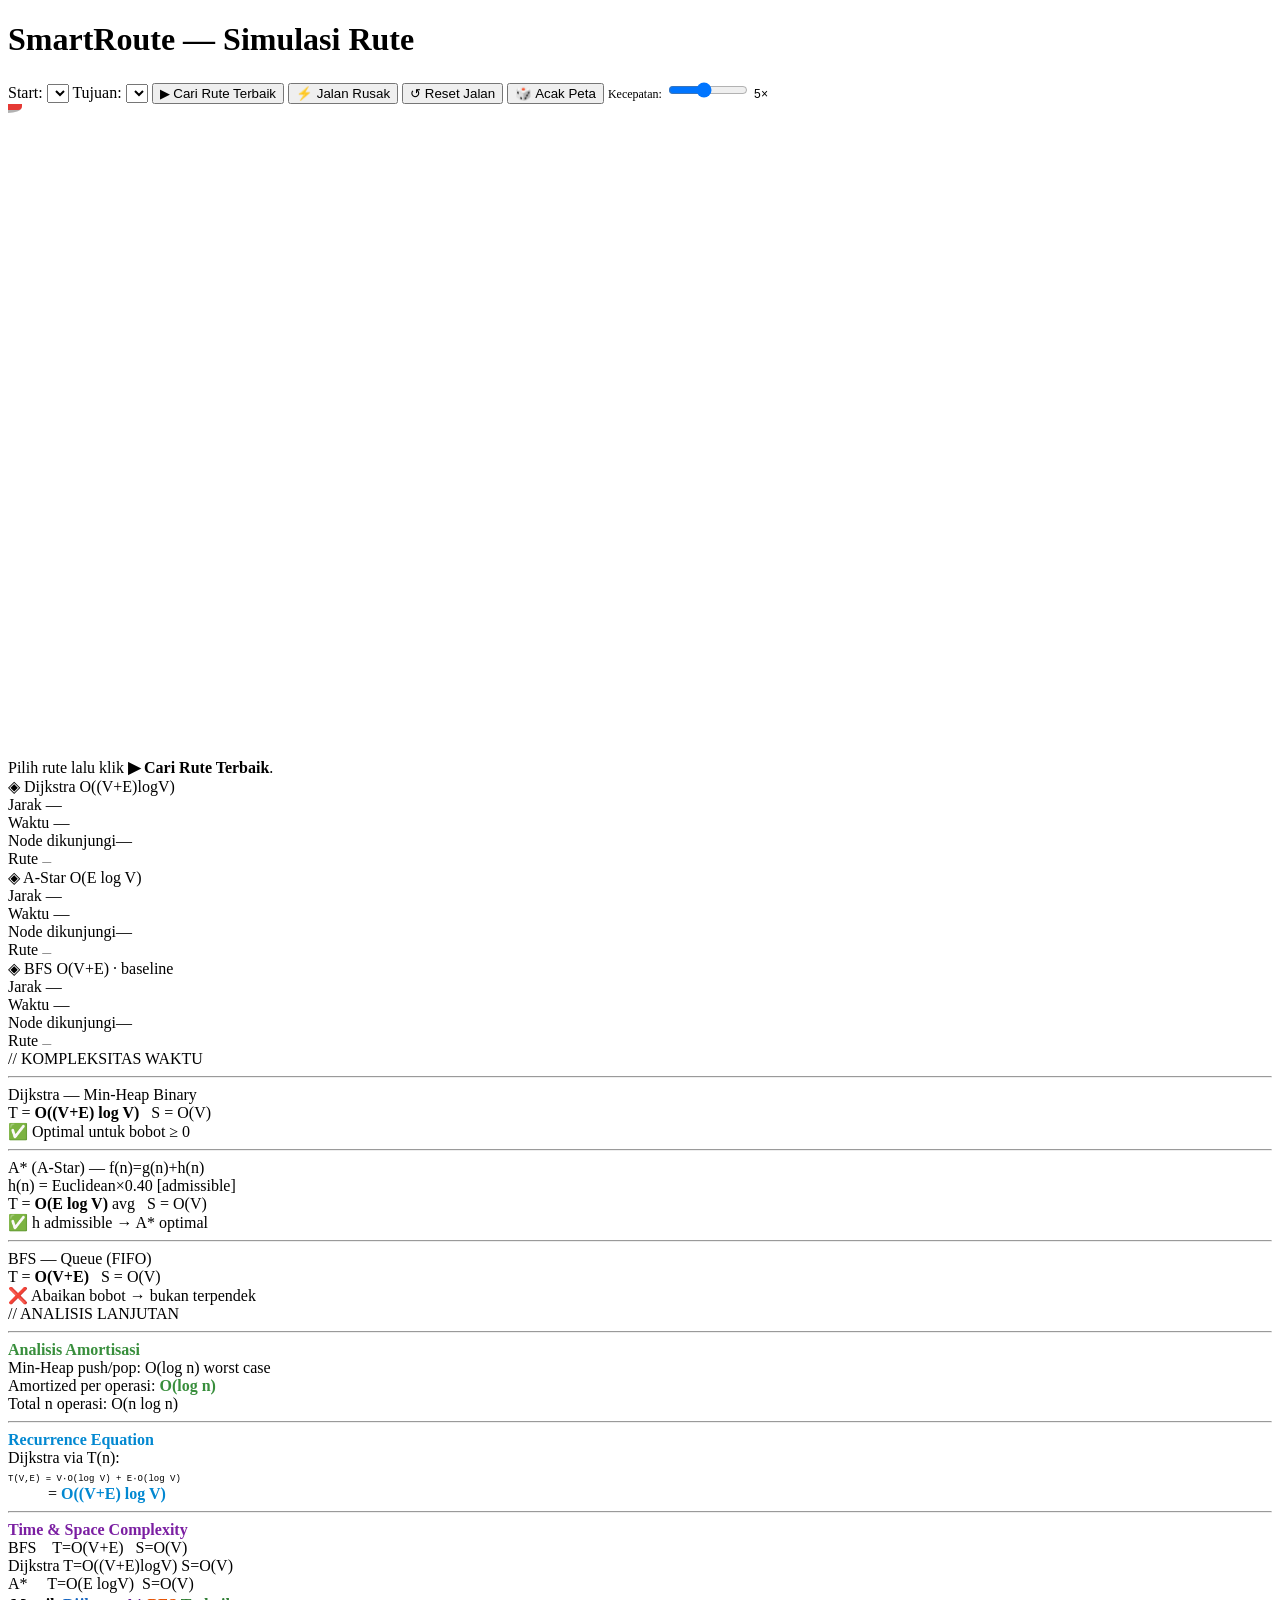
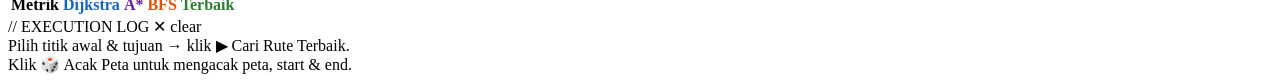
==== index.html @ f664104e "first" ====
<!DOCTYPE html>
<html lang="id">
<head>
  <meta charset="UTF-8"/>
  <meta name="viewport" content="width=device-width, initial-scale=1.0"/>
  <title>SmartRoute — Simulasi Rute</title>
  <link rel="stylesheet" href="style.css"/>
</head>
<body>

<div id="left-col">
  <h1>SmartRoute — Simulasi Rute</h1>

  <div class="panel">
    <label>Start:</label>
    <select id="start"></select>
    <label>Tujuan:</label>
    <select id="end"></select>
    <button id="run-btn" onclick="startSimulation()">▶ Cari Rute Terbaik</button>
    <button class="danger-btn" onclick="generateBrokenRoads()">⚡ Jalan Rusak</button>
    <button class="reset-btn"  onclick="resetRoads()">↺ Reset Jalan</button>
    <button class="random-btn" onclick="randomizeMap()">🎲 Acak Peta</button>
    <label style="font-size:12px;">Kecepatan:</label>
    <input type="range" id="speed-range" min="1" max="10" value="5" style="width:80px;"
      oninput="SPEED=+this.value;document.getElementById('speed-val').textContent=this.value+'×'"/>
    <span id="speed-val" style="font-size:12px;font-family:monospace;min-width:22px;">5×</span>
  </div>

  <div id="svg-wrap">
    <div id="step-ctr"></div>
    <svg id="map" width="1000" height="650">

      <!-- dekorasi (pohon, gedung) -->
      <g id="deco-layer"></g>

      <!-- lapisan jalan -->
      <path id="road-layer-1" stroke="#555"  stroke-width="44" fill="none" stroke-linecap="round" stroke-linejoin="round"/>
      <path id="road-layer-2" stroke="#888"  stroke-width="38" fill="none" stroke-linecap="round" stroke-linejoin="round"/>
      <path id="road-layer-3" stroke="white" stroke-width="2"  fill="none" stroke-linecap="round" stroke-linejoin="round" stroke-dasharray="18 18" opacity="0.6"/>

      <!-- visited overlays -->
      <g id="visited-bfs-layer"></g>
      <g id="visited-d-layer"></g>
      <g id="visited-a-layer"></g>

      <!-- label nilai node (step-by-step) -->
      <g id="node-labels-layer"></g>

      <!-- jalur hasil algoritma -->
      <path id="path-bfs"      stroke="#f59e0b" stroke-width="5" fill="none" stroke-linecap="round" stroke-linejoin="round" stroke-dasharray="10 6" opacity="0"/>
      <path id="path-dijkstra" stroke="#1565c0" stroke-width="6" fill="none" stroke-linecap="round" stroke-linejoin="round" opacity="0"/>
      <path id="path-astar"    stroke="#6a1b9a" stroke-width="6" fill="none" stroke-linecap="round" stroke-linejoin="round" stroke-dasharray="16 8" opacity="0"/>

      <!-- jalan rusak -->
      <g id="broken-roads-layer"></g>

      <!-- highlight merah (dari original) -->
      <path id="highlight-path" stroke="#e53935" stroke-width="6" fill="none" stroke-linecap="round" stroke-linejoin="round" opacity="0"/>

      <!-- bobot -->
      <g id="weight-labels-layer"></g>

      <!-- nodes -->
      <g id="nodes-group"></g>

      <!-- flag kuning = source (sesuai RPM) -->
      <g id="flag-start" opacity="0">
        <line x1="0" y1="0" x2="0" y2="-32" stroke="#ffd600" stroke-width="3"/>
        <polygon points="0,-32 18,-24 0,-16" fill="#ffd600"/>
        <circle cx="0" cy="0" r="4" fill="#ffd600"/>
      </g>

      <!-- flag merah = destination (sesuai RPM) -->
      <g id="flag-end" opacity="0">
        <line x1="0" y1="0" x2="0" y2="-32" stroke="#e53935" stroke-width="3"/>
        <polygon points="0,-32 18,-24 0,-16" fill="#e53935"/>
        <circle cx="0" cy="0" r="4" fill="#e53935"/>
      </g>

      <!--
        CAR — dipisah menjadi 2 elemen:

        1. car-body  → ikut animateMotion + rotate="auto"
                        hanya bodi + jendela + lampu
                        TIDAK ada roda di sini

        2. car-wheels → posisi di-update manual via requestAnimationFrame
                         roda berputar dengan CSS, TIDAK ikut rotate path
                         sehingga tidak "muter-muter"
      -->

      <!-- BODI MOBIL -->
      <g id="car-body" opacity="1">
        <ellipse cx="0" cy="4" rx="13" ry="5" fill="rgba(0,0,0,0.3)"/>
        <rect x="-14" y="-9" width="28" height="15" fill="#e53935" rx="4"/>
        <rect x="-11" y="-8" width="10" height="8" fill="#b3c8e8" rx="2" opacity="0.85"/>
        <rect x="1"   y="-8" width="10" height="8" fill="#b3c8e8" rx="2" opacity="0.85"/>
        <circle cx="-9" cy="-10" r="2" fill="#fff9c4" opacity="0.9"/>
        <circle cx="9"  cy="-10" r="2" fill="#fff9c4" opacity="0.9"/>
      </g>

      <!-- RODA MOBIL — berputar CSS, posisi di-update manual -->
      <g id="car-wheels" opacity="0">
        <!-- roda kiri -->
        <g transform="translate(-7,6)">
          <circle cx="0" cy="0" r="4.5" fill="#111"/>
          <g class="wheel-inner">
            <line x1="-3" y1="0" x2="3" y2="0" stroke="white" stroke-width="1.2"/>
            <line x1="0" y1="-3" x2="0" y2="3" stroke="white" stroke-width="1.2"/>
          </g>
        </g>
        <!-- roda kanan -->
        <g transform="translate(7,6)">
          <circle cx="0" cy="0" r="4.5" fill="#111"/>
          <g class="wheel-inner">
            <line x1="-3" y1="0" x2="3" y2="0" stroke="white" stroke-width="1.2"/>
            <line x1="0" y1="-3" x2="0" y2="3" stroke="white" stroke-width="1.2"/>
          </g>
        </g>
      </g>

    </svg>
  </div>

  <div id="result">Pilih rute lalu klik <b>▶ Cari Rute Terbaik</b>.</div>
</div>

<!-- ═══════════════════════════════════════════════
     PANEL KANAN
     ═══════════════════════════════════════════════ -->
<div id="right-panel">

  <!-- Dijkstra card -->
  <div class="algo-card" id="card-d">
    <div class="algo-card-head dijkstra">◈ Dijkstra <span class="badge">O((V+E)logV)</span></div>
    <div class="algo-card-body">
      <div class="metric-row"><span class="metric-label">Jarak</span>     <span class="metric-val" id="d-dist">—</span></div>
      <div class="metric-row"><span class="metric-label">Waktu</span>      <span class="metric-val" id="d-time">—</span></div>
      <div class="metric-bar-wrap"><div class="metric-bar d" id="bar-d-time"></div></div>
      <div class="metric-row"><span class="metric-label">Node dikunjungi</span><span class="metric-val" id="d-nodes">—</span></div>
      <div class="metric-bar-wrap"><div class="metric-bar d" id="bar-d-nodes"></div></div>
      <div class="metric-row"><span class="metric-label">Rute</span>
        <span class="metric-val" id="d-path" style="font-size:9px;max-width:170px;overflow:hidden;text-overflow:ellipsis;white-space:nowrap;">—</span></div>
    </div>
  </div>

  <!-- A* card -->
  <div class="algo-card" id="card-a">
    <div class="algo-card-head astar">◈ A-Star <span class="badge">O(E log V)</span></div>
    <div class="algo-card-body">
      <div class="metric-row"><span class="metric-label">Jarak</span>     <span class="metric-val" id="a-dist">—</span></div>
      <div class="metric-row"><span class="metric-label">Waktu</span>      <span class="metric-val" id="a-time">—</span></div>
      <div class="metric-bar-wrap"><div class="metric-bar a" id="bar-a-time"></div></div>
      <div class="metric-row"><span class="metric-label">Node dikunjungi</span><span class="metric-val" id="a-nodes">—</span></div>
      <div class="metric-bar-wrap"><div class="metric-bar a" id="bar-a-nodes"></div></div>
      <div class="metric-row"><span class="metric-label">Rute</span>
        <span class="metric-val" id="a-path" style="font-size:9px;max-width:170px;overflow:hidden;text-overflow:ellipsis;white-space:nowrap;">—</span></div>
    </div>
  </div>

  <!-- BFS card (baseline) -->
  <div class="algo-card" id="card-b">
    <div class="algo-card-head bfs">◈ BFS <span class="badge">O(V+E) · baseline</span></div>
    <div class="algo-card-body">
      <div class="metric-row"><span class="metric-label">Jarak</span>     <span class="metric-val" id="b-dist">—</span></div>
      <div class="metric-row"><span class="metric-label">Waktu</span>      <span class="metric-val" id="b-time">—</span></div>
      <div class="metric-bar-wrap"><div class="metric-bar b" id="bar-b-time"></div></div>
      <div class="metric-row"><span class="metric-label">Node dikunjungi</span><span class="metric-val" id="b-nodes">—</span></div>
      <div class="metric-bar-wrap"><div class="metric-bar b" id="bar-b-nodes"></div></div>
      <div class="metric-row"><span class="metric-label">Rute</span>
        <span class="metric-val" id="b-path" style="font-size:9px;max-width:170px;overflow:hidden;text-overflow:ellipsis;white-space:nowrap;">—</span></div>
    </div>
  </div>

  <!-- Complexity info -->
  <div class="complexity-box">
    <div class="ct">// KOMPLEKSITAS WAKTU</div>
    <hr/>
    <span class="ct">Dijkstra</span> — Min-Heap Binary<br/>
    T = <b class="ct">O((V+E) log V)</b> &nbsp; S = O(V)<br/>
    ✅ Optimal untuk bobot ≥ 0<br/>
    <hr/>
    <span class="ca">A* (A-Star)</span> — f(n)=g(n)+h(n)<br/>
    h(n) = Euclidean×0.40 <span class="cg">[admissible]</span><br/>
    T = <b class="ca">O(E log V)</b> avg &nbsp; S = O(V)<br/>
    ✅ h admissible → A* optimal<br/>
    <hr/>
    <span class="cb">BFS</span> — Queue (FIFO)<br/>
    T = <b class="cb">O(V+E)</b> &nbsp; S = O(V)<br/>
    ❌ Abaikan bobot → bukan terpendek
  </div>

  <!-- Analisis Amortisasi & Recurrence (materi PAA Mg 4-5) -->
  <div class="complexity-box" id="extra-analysis">
    <div class="ct">// ANALISIS LANJUTAN</div>
    <hr/>
    <b style="color:#388e3c;">Analisis Amortisasi</b><br/>
    Min-Heap push/pop: O(log n) worst case<br/>
    Amortized per operasi: <b style="color:#388e3c;">O(log n)</b><br/>
    Total n operasi: O(n log n)<br/>
    <hr/>
    <b style="color:#0288d1;">Recurrence Equation</b><br/>
    Dijkstra via T(n):<br/>
    <span style="font-family:monospace;font-size:9px;">T(V,E) = V·O(log V) + E·O(log V)</span><br/>
    &nbsp;&nbsp;&nbsp;&nbsp;&nbsp;&nbsp;&nbsp;&nbsp;&nbsp;&nbsp;= <b style="color:#0288d1;">O((V+E) log V)</b><br/>
    <hr/>
    <b style="color:#7b1fa2;">Time & Space Complexity</b><br/>
    BFS &nbsp;&nbsp; T=O(V+E) &nbsp; S=O(V)<br/>
    Dijkstra T=O((V+E)logV) S=O(V)<br/>
    A* &nbsp;&nbsp;&nbsp; T=O(E logV) &nbsp;S=O(V)
  </div>

  <!-- Comparison table -->
  <div class="cmp-table-wrap" id="cmp-table">
    <table>
      <tr>
        <th>Metrik</th>
        <th style="color:#1565c0;">Dijkstra</th>
        <th style="color:#6a1b9a;">A*</th>
        <th style="color:#e65100;">BFS</th>
        <th style="color:#2e7d32;">Terbaik</th>
      </tr>
      <tbody id="cmp-tbody"></tbody>
    </table>
  </div>

  <!-- Winner -->
  <div class="winner-badge" id="winner-badge">
    <div class="wt" id="winner-title"></div>
    <div class="ws" id="winner-sub"></div>
  </div>

  <!-- Evaluasi algoritma -->
  <div id="eval-box"></div>

  <!-- Log -->
  <div class="log-box">
    <div class="log-head">
      <span>// EXECUTION LOG</span>
      <span class="log-clr" onclick="clearLog()">✕ clear</span>
    </div>
    <div class="log-body" id="log-body">
      <div class="ll inf">Pilih titik awal &amp; tujuan → klik ▶ Cari Rute Terbaik.</div>
      <div class="ll inf">Klik 🎲 Acak Peta untuk mengacak peta, start &amp; end.</div>
    </div>
  </div>

</div>

<script src="main.js"></script>
</body>
</html>
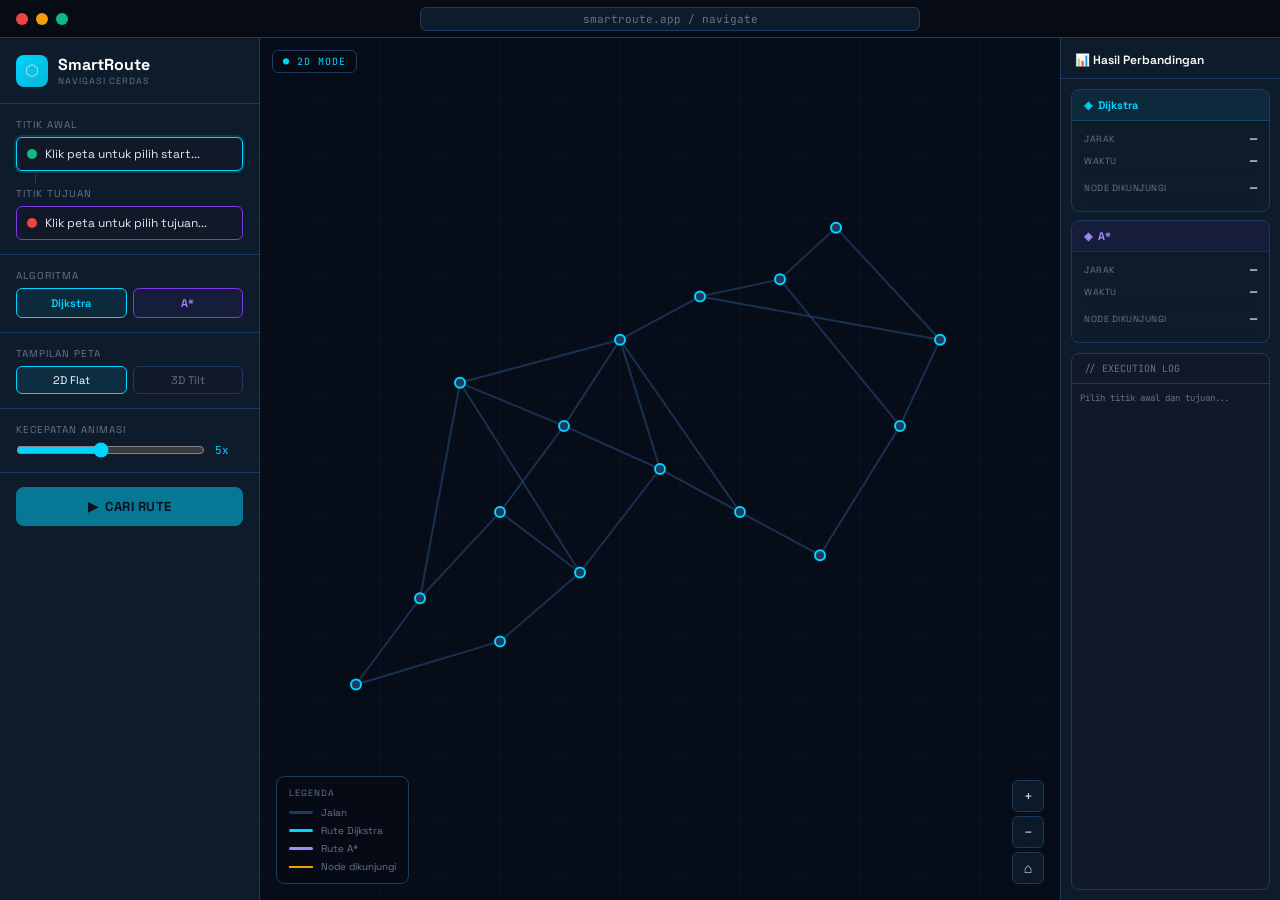
==== commit f42297ce: "update tampilan UI" ====
--- a/index.html
+++ b/index.html
@@ -1,252 +1,1228 @@
 <!DOCTYPE html>
 <html lang="id">
+
 <head>
-  <meta charset="UTF-8"/>
-  <meta name="viewport" content="width=device-width, initial-scale=1.0"/>
-  <title>SmartRoute — Simulasi Rute</title>
-  <link rel="stylesheet" href="style.css"/>
+  <meta charset="UTF-8">
+  <meta name="viewport" content="width=device-width, initial-scale=1.0">
+  <title>SmartRoute — Mockup Aplikasi</title>
+  <style>
+    @import url('https://fonts.googleapis.com/css2?family=Space+Grotesk:wght@300;400;500;600;700&family=JetBrains+Mono:wght@400;600&display=swap');
+
+    :root {
+      --bg: #080e1a;
+      --surface: #0d1b2a;
+      --card: #111827;
+      --border: #1e3a5f;
+      --cyan: #00d4ff;
+      --violet: #7c3aed;
+      --teal: #06b6d4;
+      --green: #10b981;
+      --orange: #f59e0b;
+      --red: #ef4444;
+      --white: #ffffff;
+      --off: #e2e8f0;
+      --muted: #64748b;
+      --text: #cbd5e1;
+    }
+
+    * {
+      margin: 0;
+      padding: 0;
+      box-sizing: border-box;
+    }
+
+    body {
+      background: var(--bg);
+      color: var(--text);
+      font-family: 'Space Grotesk', sans-serif;
+      height: 100vh;
+      display: flex;
+      flex-direction: column;
+      overflow: hidden;
+    }
+
+    /* ── TOP BAR ── */
+    .topbar {
+      height: 38px;
+      background: #060b14;
+      border-bottom: 1px solid var(--border);
+      display: flex;
+      align-items: center;
+      gap: 8px;
+      padding: 0 16px;
+      flex-shrink: 0;
+    }
+
+    .dot {
+      width: 12px;
+      height: 12px;
+      border-radius: 50%;
+    }
+
+    .dot.r {
+      background: #ef4444;
+    }
+
+    .dot.y {
+      background: #f59e0b;
+    }
+
+    .dot.g {
+      background: #10b981;
+    }
+
+    .url-bar {
+      flex: 1;
+      max-width: 500px;
+      margin: 0 auto;
+      background: var(--surface);
+      border: 1px solid var(--border);
+      border-radius: 6px;
+      padding: 4px 12px;
+      font-family: 'JetBrains Mono', monospace;
+      font-size: 11px;
+      color: var(--muted);
+      text-align: center;
+    }
+
+    /* ── MAIN LAYOUT ── */
+    .app {
+      flex: 1;
+      display: grid;
+      grid-template-columns: 260px 1fr 220px;
+      overflow: hidden;
+    }
+
+    /* ── LEFT PANEL ── */
+    .panel-left {
+      background: var(--surface);
+      border-right: 1px solid var(--border);
+      display: flex;
+      flex-direction: column;
+      overflow-y: auto;
+      overflow-x: hidden;
+    }
+
+    .panel-header {
+      padding: 16px;
+      border-bottom: 1px solid var(--border);
+      display: flex;
+      align-items: center;
+      gap: 10px;
+    }
+
+    .logo-icon {
+      width: 32px;
+      height: 32px;
+      background: linear-gradient(135deg, var(--cyan), var(--teal));
+      border-radius: 8px;
+      display: flex;
+      align-items: center;
+      justify-content: center;
+      font-size: 16px;
+    }
+
+    .logo-text {
+      font-size: 16px;
+      font-weight: 700;
+      color: var(--white);
+    }
+
+    .logo-sub {
+      font-size: 9px;
+      color: var(--muted);
+      letter-spacing: 1px;
+    }
+
+    .panel-section {
+      padding: 14px 16px;
+      border-bottom: 1px solid var(--border);
+    }
+
+    .label {
+      font-size: 10px;
+      color: var(--muted);
+      text-transform: uppercase;
+      letter-spacing: 1px;
+      margin-bottom: 6px;
+    }
+
+    .input-field {
+      width: 100%;
+      background: var(--card);
+      border: 1px solid var(--border);
+      border-radius: 6px;
+      padding: 8px 10px;
+      color: var(--off);
+      font-size: 12px;
+      font-family: inherit;
+      display: flex;
+      align-items: center;
+      gap: 8px;
+      cursor: pointer;
+      transition: border-color .2s;
+      position: relative;
+    }
+
+    .input-field:hover {
+      border-color: var(--cyan);
+    }
+
+    .input-field.active-input {
+      border-color: var(--cyan);
+      box-shadow: 0 0 0 2px rgba(0, 212, 255, .15);
+    }
+
+    .input-field.dest {
+      border-color: var(--violet);
+    }
+
+    .input-field.dest:hover {
+      border-color: var(--violet);
+      box-shadow: 0 0 0 2px rgba(124, 58, 237, .15);
+    }
+
+    .dot-start {
+      width: 10px;
+      height: 10px;
+      border-radius: 50%;
+      background: var(--green);
+      flex-shrink: 0;
+    }
+
+    .dot-end {
+      width: 10px;
+      height: 10px;
+      border-radius: 50%;
+      background: var(--red);
+      flex-shrink: 0;
+    }
+
+    .connector-line {
+      width: 1px;
+      height: 10px;
+      background: var(--border);
+      margin: 3px auto 3px 19px;
+    }
+
+    /* algorithm selector */
+    .algo-btns {
+      display: flex;
+      gap: 6px;
+    }
+
+    .algo-btn {
+      flex: 1;
+      padding: 7px 0;
+      border-radius: 6px;
+      border: 1px solid var(--border);
+      background: var(--card);
+      color: var(--muted);
+      font-size: 11px;
+      font-weight: 600;
+      cursor: pointer;
+      transition: all .2s;
+      font-family: inherit;
+    }
+
+    .algo-btn.on-d {
+      border-color: var(--cyan);
+      color: var(--cyan);
+      background: rgba(0, 212, 255, .08);
+    }
+
+    .algo-btn.on-a {
+      border-color: var(--violet);
+      color: #a78bfa;
+      background: rgba(124, 58, 237, .08);
+    }
+
+    /* view mode */
+    .view-btns {
+      display: flex;
+      gap: 6px;
+    }
+
+    .view-btn {
+      flex: 1;
+      padding: 6px 0;
+      border-radius: 6px;
+      border: 1px solid var(--border);
+      background: var(--card);
+      color: var(--muted);
+      font-size: 11px;
+      cursor: pointer;
+      transition: all .2s;
+      font-family: inherit;
+    }
+
+    .view-btn.active {
+      border-color: var(--cyan);
+      color: var(--white);
+      background: rgba(0, 212, 255, .1);
+    }
+
+    /* speed slider */
+    .speed-row {
+      display: flex;
+      align-items: center;
+      gap: 10px;
+    }
+
+    .speed-row input[type=range] {
+      flex: 1;
+      accent-color: var(--cyan);
+      cursor: pointer;
+    }
+
+    .speed-val {
+      font-size: 11px;
+      color: var(--cyan);
+      font-family: 'JetBrains Mono', monospace;
+      min-width: 28px;
+    }
+
+    /* search button */
+    .btn-search {
+      width: calc(100% - 32px);
+      margin: 14px 16px;
+      padding: 11px;
+      background: var(--cyan);
+      color: #060b14;
+      border: none;
+      border-radius: 8px;
+      font-size: 13px;
+      font-weight: 700;
+      cursor: pointer;
+      font-family: inherit;
+      letter-spacing: .5px;
+      transition: opacity .2s, transform .1s;
+      display: flex;
+      align-items: center;
+      justify-content: center;
+      gap: 8px;
+    }
+
+    .btn-search:hover {
+      opacity: .9;
+    }
+
+    .btn-search:active {
+      transform: scale(.98);
+    }
+
+    .btn-search:disabled {
+      opacity: .5;
+      cursor: not-allowed;
+    }
+
+    .btn-search.running {
+      background: var(--orange);
+      color: #060b14;
+    }
+
+    /* status badge */
+    .status-badge {
+      margin: 0 16px 14px;
+      padding: 6px 10px;
+      border-radius: 6px;
+      font-size: 10px;
+      font-family: 'JetBrains Mono', monospace;
+      text-align: center;
+      display: none;
+    }
+
+    .status-badge.show {
+      display: block;
+    }
+
+    .status-badge.running {
+      background: rgba(245, 158, 11, .1);
+      border: 1px solid var(--orange);
+      color: var(--orange);
+    }
+
+    .status-badge.done {
+      background: rgba(16, 185, 129, .1);
+      border: 1px solid var(--green);
+      color: var(--green);
+    }
+
+    /* ── MAP AREA ── */
+    .map-area {
+      position: relative;
+      background: #060d18;
+      overflow: hidden;
+    }
+
+    canvas#mapCanvas {
+      position: absolute;
+      inset: 0;
+      width: 100%;
+      height: 100%;
+    }
+
+    /* 3D toggle indicator */
+    .view-indicator {
+      position: absolute;
+      top: 12px;
+      left: 12px;
+      background: rgba(6, 11, 20, .8);
+      border: 1px solid var(--border);
+      border-radius: 6px;
+      padding: 4px 10px;
+      font-size: 10px;
+      color: var(--cyan);
+      font-family: 'JetBrains Mono', monospace;
+      letter-spacing: 1px;
+      backdrop-filter: blur(8px);
+    }
+
+    /* map controls */
+    .map-controls {
+      position: absolute;
+      bottom: 16px;
+      right: 16px;
+      display: flex;
+      flex-direction: column;
+      gap: 4px;
+    }
+
+    .map-btn {
+      width: 32px;
+      height: 32px;
+      background: rgba(13, 27, 42, .9);
+      border: 1px solid var(--border);
+      border-radius: 6px;
+      color: var(--off);
+      font-size: 14px;
+      cursor: pointer;
+      display: flex;
+      align-items: center;
+      justify-content: center;
+      transition: background .2s;
+    }
+
+    .map-btn:hover {
+      background: var(--surface);
+      border-color: var(--cyan);
+    }
+
+    /* legend */
+    .legend {
+      position: absolute;
+      bottom: 16px;
+      left: 16px;
+      background: rgba(6, 11, 20, .85);
+      border: 1px solid var(--border);
+      border-radius: 8px;
+      padding: 10px 12px;
+      font-size: 10px;
+      backdrop-filter: blur(8px);
+      display: flex;
+      flex-direction: column;
+      gap: 5px;
+    }
+
+    .legend-row {
+      display: flex;
+      align-items: center;
+      gap: 8px;
+      color: var(--muted);
+    }
+
+    .legend-line {
+      width: 24px;
+      height: 3px;
+      border-radius: 2px;
+    }
+
+    /* node tooltip */
+    .node-tip {
+      position: absolute;
+      background: rgba(13, 27, 42, .95);
+      border: 1px solid var(--cyan);
+      border-radius: 6px;
+      padding: 5px 9px;
+      font-size: 10px;
+      color: var(--cyan);
+      font-family: 'JetBrains Mono', monospace;
+      pointer-events: none;
+      display: none;
+      z-index: 10;
+    }
+
+    /* ── RIGHT PANEL ── */
+    .panel-right {
+      background: var(--surface);
+      border-left: 1px solid var(--border);
+      display: flex;
+      flex-direction: column;
+      overflow-y: auto;
+    }
+
+    .result-header {
+      padding: 14px 14px 10px;
+      border-bottom: 1px solid var(--border);
+      font-size: 12px;
+      font-weight: 600;
+      color: var(--white);
+    }
+
+    .result-card {
+      margin: 10px 10px 0;
+      border-radius: 8px;
+      border: 1px solid var(--border);
+      overflow: hidden;
+    }
+
+    .result-card-header {
+      padding: 8px 12px;
+      font-size: 11px;
+      font-weight: 700;
+      display: flex;
+      align-items: center;
+      gap: 6px;
+    }
+
+    .result-card-header.dijkstra {
+      background: rgba(0, 212, 255, .08);
+      color: var(--cyan);
+      border-bottom: 1px solid rgba(0, 212, 255, .2);
+    }
+
+    .result-card-header.astar {
+      background: rgba(124, 58, 237, .08);
+      color: #a78bfa;
+      border-bottom: 1px solid rgba(124, 58, 237, .2);
+    }
+
+    .result-metrics {
+      padding: 10px 12px;
+      display: flex;
+      flex-direction: column;
+      gap: 6px;
+    }
+
+    .metric-row {
+      display: flex;
+      justify-content: space-between;
+      align-items: center;
+    }
+
+    .metric-label {
+      font-size: 9px;
+      color: var(--muted);
+      text-transform: uppercase;
+      letter-spacing: .5px;
+    }
+
+    .metric-val {
+      font-size: 12px;
+      font-weight: 600;
+      color: var(--off);
+      font-family: 'JetBrains Mono', monospace;
+    }
+
+    .metric-bar {
+      width: 100%;
+      height: 3px;
+      background: var(--card);
+      border-radius: 2px;
+      margin-top: 2px;
+      overflow: hidden;
+    }
+
+    .metric-fill {
+      height: 100%;
+      border-radius: 2px;
+      transition: width 1s ease;
+    }
+
+    .winner-badge {
+      margin: 10px 10px;
+      padding: 8px 12px;
+      border-radius: 8px;
+      background: rgba(16, 185, 129, .08);
+      border: 1px solid rgba(16, 185, 129, .3);
+      text-align: center;
+      display: none;
+    }
+
+    .winner-badge.show {
+      display: block;
+    }
+
+    .winner-text {
+      font-size: 11px;
+      color: var(--green);
+      font-weight: 600;
+    }
+
+    .winner-sub {
+      font-size: 9px;
+      color: var(--muted);
+      margin-top: 2px;
+    }
+
+    /* step log */
+    .step-log {
+      margin: 10px 10px;
+      border-radius: 8px;
+      border: 1px solid var(--border);
+      background: var(--card);
+      flex: 1;
+      overflow: hidden;
+      display: flex;
+      flex-direction: column;
+    }
+
+    .step-log-header {
+      padding: 8px 12px;
+      font-size: 10px;
+      color: var(--muted);
+      border-bottom: 1px solid var(--border);
+      font-family: 'JetBrains Mono', monospace;
+    }
+
+    .step-log-body {
+      padding: 8px;
+      flex: 1;
+      overflow-y: auto;
+      font-family: 'JetBrains Mono', monospace;
+      font-size: 9px;
+      display: flex;
+      flex-direction: column;
+      gap: 2px;
+    }
+
+    .log-line {
+      color: var(--muted);
+    }
+
+    .log-line.d {
+      color: #67e8f9;
+    }
+
+    .log-line.a {
+      color: #c4b5fd;
+    }
+
+    .log-line.done {
+      color: var(--green);
+    }
+  </style>
 </head>
+
 <body>
 
-<div id="left-col">
-  <h1>SmartRoute — Simulasi Rute</h1>
-
-  <div class="panel">
-    <label>Start:</label>
-    <select id="start"></select>
-    <label>Tujuan:</label>
-    <select id="end"></select>
-    <button id="run-btn" onclick="startSimulation()">▶ Cari Rute Terbaik</button>
-    <button class="danger-btn" onclick="generateBrokenRoads()">⚡ Jalan Rusak</button>
-    <button class="reset-btn"  onclick="resetRoads()">↺ Reset Jalan</button>
-    <button class="random-btn" onclick="randomizeMap()">🎲 Acak Peta</button>
-    <label style="font-size:12px;">Kecepatan:</label>
-    <input type="range" id="speed-range" min="1" max="10" value="5" style="width:80px;"
-      oninput="SPEED=+this.value;document.getElementById('speed-val').textContent=this.value+'×'"/>
-    <span id="speed-val" style="font-size:12px;font-family:monospace;min-width:22px;">5×</span>
+  <!-- browser chrome -->
+  <div class="topbar">
+    <div class="dot r"></div>
+    <div class="dot y"></div>
+    <div class="dot g"></div>
+    <div class="url-bar">smartroute.app / navigate</div>
   </div>
 
-  <div id="svg-wrap">
-    <div id="step-ctr"></div>
-    <svg id="map" width="1000" height="650">
-
-      <!-- dekorasi (pohon, gedung) -->
-      <g id="deco-layer"></g>
-
-      <!-- lapisan jalan -->
-      <path id="road-layer-1" stroke="#555"  stroke-width="44" fill="none" stroke-linecap="round" stroke-linejoin="round"/>
-      <path id="road-layer-2" stroke="#888"  stroke-width="38" fill="none" stroke-linecap="round" stroke-linejoin="round"/>
-      <path id="road-layer-3" stroke="white" stroke-width="2"  fill="none" stroke-linecap="round" stroke-linejoin="round" stroke-dasharray="18 18" opacity="0.6"/>
-
-      <!-- visited overlays -->
-      <g id="visited-bfs-layer"></g>
-      <g id="visited-d-layer"></g>
-      <g id="visited-a-layer"></g>
-
-      <!-- label nilai node (step-by-step) -->
-      <g id="node-labels-layer"></g>
-
-      <!-- jalur hasil algoritma -->
-      <path id="path-bfs"      stroke="#f59e0b" stroke-width="5" fill="none" stroke-linecap="round" stroke-linejoin="round" stroke-dasharray="10 6" opacity="0"/>
-      <path id="path-dijkstra" stroke="#1565c0" stroke-width="6" fill="none" stroke-linecap="round" stroke-linejoin="round" opacity="0"/>
-      <path id="path-astar"    stroke="#6a1b9a" stroke-width="6" fill="none" stroke-linecap="round" stroke-linejoin="round" stroke-dasharray="16 8" opacity="0"/>
-
-      <!-- jalan rusak -->
-      <g id="broken-roads-layer"></g>
-
-      <!-- highlight merah (dari original) -->
-      <path id="highlight-path" stroke="#e53935" stroke-width="6" fill="none" stroke-linecap="round" stroke-linejoin="round" opacity="0"/>
-
-      <!-- bobot -->
-      <g id="weight-labels-layer"></g>
-
-      <!-- nodes -->
-      <g id="nodes-group"></g>
-
-      <!-- flag kuning = source (sesuai RPM) -->
-      <g id="flag-start" opacity="0">
-        <line x1="0" y1="0" x2="0" y2="-32" stroke="#ffd600" stroke-width="3"/>
-        <polygon points="0,-32 18,-24 0,-16" fill="#ffd600"/>
-        <circle cx="0" cy="0" r="4" fill="#ffd600"/>
-      </g>
-
-      <!-- flag merah = destination (sesuai RPM) -->
-      <g id="flag-end" opacity="0">
-        <line x1="0" y1="0" x2="0" y2="-32" stroke="#e53935" stroke-width="3"/>
-        <polygon points="0,-32 18,-24 0,-16" fill="#e53935"/>
-        <circle cx="0" cy="0" r="4" fill="#e53935"/>
-      </g>
-
-      <!--
-        CAR — dipisah menjadi 2 elemen:
-
-        1. car-body  → ikut animateMotion + rotate="auto"
-                        hanya bodi + jendela + lampu
-                        TIDAK ada roda di sini
-
-        2. car-wheels → posisi di-update manual via requestAnimationFrame
-                         roda berputar dengan CSS, TIDAK ikut rotate path
-                         sehingga tidak "muter-muter"
-      -->
-
-      <!-- BODI MOBIL -->
-      <g id="car-body" opacity="1">
-        <ellipse cx="0" cy="4" rx="13" ry="5" fill="rgba(0,0,0,0.3)"/>
-        <rect x="-14" y="-9" width="28" height="15" fill="#e53935" rx="4"/>
-        <rect x="-11" y="-8" width="10" height="8" fill="#b3c8e8" rx="2" opacity="0.85"/>
-        <rect x="1"   y="-8" width="10" height="8" fill="#b3c8e8" rx="2" opacity="0.85"/>
-        <circle cx="-9" cy="-10" r="2" fill="#fff9c4" opacity="0.9"/>
-        <circle cx="9"  cy="-10" r="2" fill="#fff9c4" opacity="0.9"/>
-      </g>
-
-      <!-- RODA MOBIL — berputar CSS, posisi di-update manual -->
-      <g id="car-wheels" opacity="0">
-        <!-- roda kiri -->
-        <g transform="translate(-7,6)">
-          <circle cx="0" cy="0" r="4.5" fill="#111"/>
-          <g class="wheel-inner">
-            <line x1="-3" y1="0" x2="3" y2="0" stroke="white" stroke-width="1.2"/>
-            <line x1="0" y1="-3" x2="0" y2="3" stroke="white" stroke-width="1.2"/>
-          </g>
-        </g>
-        <!-- roda kanan -->
-        <g transform="translate(7,6)">
-          <circle cx="0" cy="0" r="4.5" fill="#111"/>
-          <g class="wheel-inner">
-            <line x1="-3" y1="0" x2="3" y2="0" stroke="white" stroke-width="1.2"/>
-            <line x1="0" y1="-3" x2="0" y2="3" stroke="white" stroke-width="1.2"/>
-          </g>
-        </g>
-      </g>
-
-    </svg>
+  <!-- app -->
+  <div class="app">
+
+    <!-- LEFT: controls -->
+    <div class="panel-left">
+      <div class="panel-header">
+        <div class="logo-icon">⬡</div>
+        <div>
+          <div class="logo-text">SmartRoute</div>
+          <div class="logo-sub">NAVIGASI CERDAS</div>
+        </div>
+      </div>
+
+      <div class="panel-section">
+        <div class="label">Titik Awal</div>
+        <div class="input-field active-input" id="startField" onclick="setPickMode('start')">
+          <div class="dot-start"></div>
+          <span id="startLabel">Klik peta untuk pilih start...</span>
+        </div>
+        <div class="connector-line"></div>
+        <div class="label">Titik Tujuan</div>
+        <div class="input-field dest" id="endField" onclick="setPickMode('end')">
+          <div class="dot-end"></div>
+          <span id="endLabel">Klik peta untuk pilih tujuan...</span>
+        </div>
+      </div>
+
+      <div class="panel-section">
+        <div class="label">Algoritma</div>
+        <div class="algo-btns">
+          <button class="algo-btn on-d" id="btnDijk" onclick="toggleAlgo('dijkstra')">Dijkstra</button>
+          <button class="algo-btn on-a" id="btnAstar" onclick="toggleAlgo('astar')">A*</button>
+        </div>
+      </div>
+
+      <div class="panel-section">
+        <div class="label">Tampilan Peta</div>
+        <div class="view-btns">
+          <button class="view-btn active" id="btn2d" onclick="setView('2d')">2D Flat</button>
+          <button class="view-btn" id="btn3d" onclick="setView('3d')">3D Tilt</button>
+        </div>
+      </div>
+
+      <div class="panel-section">
+        <div class="label">Kecepatan Animasi</div>
+        <div class="speed-row">
+          <input type="range" id="speedRange" min="1" max="10" value="5" oninput="updateSpeed(this.value)">
+          <span class="speed-val" id="speedVal">5x</span>
+        </div>
+      </div>
+
+      <div class="status-badge" id="statusBadge">Menjalankan algoritma...</div>
+      <button class="btn-search" id="searchBtn" onclick="runSearch()" disabled>
+        ▶ &nbsp;CARI RUTE
+      </button>
+      <button class="btn-search running" id="resetBtn" onclick="resetAll()"
+        style="display:none; background: var(--muted);">
+        ↺ &nbsp;RESET
+      </button>
+    </div>
+
+    <!-- CENTER: map -->
+    <div class="map-area" id="mapArea">
+      <canvas id="mapCanvas"></canvas>
+      <div class="view-indicator" id="viewInd">● 2D MODE</div>
+      <div class="node-tip" id="nodeTip"></div>
+      <div class="map-controls">
+        <div class="map-btn" onclick="zoomIn()">+</div>
+        <div class="map-btn" onclick="zoomOut()">−</div>
+        <div class="map-btn" title="Reset view" onclick="resetView()">⌂</div>
+      </div>
+      <div class="legend">
+        <div style="font-size:9px;color:var(--muted);margin-bottom:2px;letter-spacing:1px;">LEGENDA</div>
+        <div class="legend-row">
+          <div class="legend-line" style="background:var(--border)"></div>Jalan
+        </div>
+        <div class="legend-row">
+          <div class="legend-line" style="background:var(--cyan)"></div>Rute Dijkstra
+        </div>
+        <div class="legend-row">
+          <div class="legend-line" style="background:#a78bfa"></div>Rute A*
+        </div>
+        <div class="legend-row">
+          <div class="legend-line"
+            style="background:var(--orange);height:2px;border-radius:0;border-top:1px dashed var(--orange)"></div>Node
+          dikunjungi
+        </div>
+      </div>
+    </div>
+
+    <!-- RIGHT: results -->
+    <div class="panel-right">
+      <div class="result-header">📊 Hasil Perbandingan</div>
+
+      <div class="result-card">
+        <div class="result-card-header dijkstra">
+          <span>◈</span> Dijkstra
+        </div>
+        <div class="result-metrics">
+          <div>
+            <div class="metric-row">
+              <span class="metric-label">Jarak</span>
+              <span class="metric-val" id="d-dist">—</span>
+            </div>
+          </div>
+          <div>
+            <div class="metric-row">
+              <span class="metric-label">Waktu</span>
+              <span class="metric-val" id="d-time">—</span>
+            </div>
+            <div class="metric-bar">
+              <div class="metric-fill" id="d-time-bar" style="background:var(--cyan);width:0%"></div>
+            </div>
+          </div>
+          <div>
+            <div class="metric-row">
+              <span class="metric-label">Node Dikunjungi</span>
+              <span class="metric-val" id="d-nodes">—</span>
+            </div>
+            <div class="metric-bar">
+              <div class="metric-fill" id="d-node-bar" style="background:var(--cyan);width:0%"></div>
+            </div>
+          </div>
+        </div>
+      </div>
+
+      <div class="result-card" style="margin-top:8px;">
+        <div class="result-card-header astar">
+          <span>◈</span> A*
+        </div>
+        <div class="result-metrics">
+          <div>
+            <div class="metric-row">
+              <span class="metric-label">Jarak</span>
+              <span class="metric-val" id="a-dist">—</span>
+            </div>
+          </div>
+          <div>
+            <div class="metric-row">
+              <span class="metric-label">Waktu</span>
+              <span class="metric-val" id="a-time">—</span>
+            </div>
+            <div class="metric-bar">
+              <div class="metric-fill" id="a-time-bar" style="background:#a78bfa;width:0%"></div>
+            </div>
+          </div>
+          <div>
+            <div class="metric-row">
+              <span class="metric-label">Node Dikunjungi</span>
+              <span class="metric-val" id="a-nodes">—</span>
+            </div>
+            <div class="metric-bar">
+              <div class="metric-fill" id="a-node-bar" style="background:#a78bfa;width:0%"></div>
+            </div>
+          </div>
+        </div>
+      </div>
+
+      <div class="winner-badge" id="winnerBadge">
+        <div class="winner-text" id="winnerText"></div>
+        <div class="winner-sub" id="winnerSub"></div>
+      </div>
+
+      <div class="step-log">
+        <div class="step-log-header">// EXECUTION LOG</div>
+        <div class="step-log-body" id="logBody">
+          <div class="log-line">Pilih titik awal dan tujuan...</div>
+        </div>
+      </div>
+    </div>
+
   </div>
 
-  <div id="result">Pilih rute lalu klik <b>▶ Cari Rute Terbaik</b>.</div>
-</div>
-
-<!-- ═══════════════════════════════════════════════
-     PANEL KANAN
-     ═══════════════════════════════════════════════ -->
-<div id="right-panel">
-
-  <!-- Dijkstra card -->
-  <div class="algo-card" id="card-d">
-    <div class="algo-card-head dijkstra">◈ Dijkstra <span class="badge">O((V+E)logV)</span></div>
-    <div class="algo-card-body">
-      <div class="metric-row"><span class="metric-label">Jarak</span>     <span class="metric-val" id="d-dist">—</span></div>
-      <div class="metric-row"><span class="metric-label">Waktu</span>      <span class="metric-val" id="d-time">—</span></div>
-      <div class="metric-bar-wrap"><div class="metric-bar d" id="bar-d-time"></div></div>
-      <div class="metric-row"><span class="metric-label">Node dikunjungi</span><span class="metric-val" id="d-nodes">—</span></div>
-      <div class="metric-bar-wrap"><div class="metric-bar d" id="bar-d-nodes"></div></div>
-      <div class="metric-row"><span class="metric-label">Rute</span>
-        <span class="metric-val" id="d-path" style="font-size:9px;max-width:170px;overflow:hidden;text-overflow:ellipsis;white-space:nowrap;">—</span></div>
-    </div>
-  </div>
-
-  <!-- A* card -->
-  <div class="algo-card" id="card-a">
-    <div class="algo-card-head astar">◈ A-Star <span class="badge">O(E log V)</span></div>
-    <div class="algo-card-body">
-      <div class="metric-row"><span class="metric-label">Jarak</span>     <span class="metric-val" id="a-dist">—</span></div>
-      <div class="metric-row"><span class="metric-label">Waktu</span>      <span class="metric-val" id="a-time">—</span></div>
-      <div class="metric-bar-wrap"><div class="metric-bar a" id="bar-a-time"></div></div>
-      <div class="metric-row"><span class="metric-label">Node dikunjungi</span><span class="metric-val" id="a-nodes">—</span></div>
-      <div class="metric-bar-wrap"><div class="metric-bar a" id="bar-a-nodes"></div></div>
-      <div class="metric-row"><span class="metric-label">Rute</span>
-        <span class="metric-val" id="a-path" style="font-size:9px;max-width:170px;overflow:hidden;text-overflow:ellipsis;white-space:nowrap;">—</span></div>
-    </div>
-  </div>
-
-  <!-- BFS card (baseline) -->
-  <div class="algo-card" id="card-b">
-    <div class="algo-card-head bfs">◈ BFS <span class="badge">O(V+E) · baseline</span></div>
-    <div class="algo-card-body">
-      <div class="metric-row"><span class="metric-label">Jarak</span>     <span class="metric-val" id="b-dist">—</span></div>
-      <div class="metric-row"><span class="metric-label">Waktu</span>      <span class="metric-val" id="b-time">—</span></div>
-      <div class="metric-bar-wrap"><div class="metric-bar b" id="bar-b-time"></div></div>
-      <div class="metric-row"><span class="metric-label">Node dikunjungi</span><span class="metric-val" id="b-nodes">—</span></div>
-      <div class="metric-bar-wrap"><div class="metric-bar b" id="bar-b-nodes"></div></div>
-      <div class="metric-row"><span class="metric-label">Rute</span>
-        <span class="metric-val" id="b-path" style="font-size:9px;max-width:170px;overflow:hidden;text-overflow:ellipsis;white-space:nowrap;">—</span></div>
-    </div>
-  </div>
-
-  <!-- Complexity info -->
-  <div class="complexity-box">
-    <div class="ct">// KOMPLEKSITAS WAKTU</div>
-    <hr/>
-    <span class="ct">Dijkstra</span> — Min-Heap Binary<br/>
-    T = <b class="ct">O((V+E) log V)</b> &nbsp; S = O(V)<br/>
-    ✅ Optimal untuk bobot ≥ 0<br/>
-    <hr/>
-    <span class="ca">A* (A-Star)</span> — f(n)=g(n)+h(n)<br/>
-    h(n) = Euclidean×0.40 <span class="cg">[admissible]</span><br/>
-    T = <b class="ca">O(E log V)</b> avg &nbsp; S = O(V)<br/>
-    ✅ h admissible → A* optimal<br/>
-    <hr/>
-    <span class="cb">BFS</span> — Queue (FIFO)<br/>
-    T = <b class="cb">O(V+E)</b> &nbsp; S = O(V)<br/>
-    ❌ Abaikan bobot → bukan terpendek
-  </div>
-
-  <!-- Analisis Amortisasi & Recurrence (materi PAA Mg 4-5) -->
-  <div class="complexity-box" id="extra-analysis">
-    <div class="ct">// ANALISIS LANJUTAN</div>
-    <hr/>
-    <b style="color:#388e3c;">Analisis Amortisasi</b><br/>
-    Min-Heap push/pop: O(log n) worst case<br/>
-    Amortized per operasi: <b style="color:#388e3c;">O(log n)</b><br/>
-    Total n operasi: O(n log n)<br/>
-    <hr/>
-    <b style="color:#0288d1;">Recurrence Equation</b><br/>
-    Dijkstra via T(n):<br/>
-    <span style="font-family:monospace;font-size:9px;">T(V,E) = V·O(log V) + E·O(log V)</span><br/>
-    &nbsp;&nbsp;&nbsp;&nbsp;&nbsp;&nbsp;&nbsp;&nbsp;&nbsp;&nbsp;= <b style="color:#0288d1;">O((V+E) log V)</b><br/>
-    <hr/>
-    <b style="color:#7b1fa2;">Time & Space Complexity</b><br/>
-    BFS &nbsp;&nbsp; T=O(V+E) &nbsp; S=O(V)<br/>
-    Dijkstra T=O((V+E)logV) S=O(V)<br/>
-    A* &nbsp;&nbsp;&nbsp; T=O(E logV) &nbsp;S=O(V)
-  </div>
-
-  <!-- Comparison table -->
-  <div class="cmp-table-wrap" id="cmp-table">
-    <table>
-      <tr>
-        <th>Metrik</th>
-        <th style="color:#1565c0;">Dijkstra</th>
-        <th style="color:#6a1b9a;">A*</th>
-        <th style="color:#e65100;">BFS</th>
-        <th style="color:#2e7d32;">Terbaik</th>
-      </tr>
-      <tbody id="cmp-tbody"></tbody>
-    </table>
-  </div>
-
-  <!-- Winner -->
-  <div class="winner-badge" id="winner-badge">
-    <div class="wt" id="winner-title"></div>
-    <div class="ws" id="winner-sub"></div>
-  </div>
-
-  <!-- Evaluasi algoritma -->
-  <div id="eval-box"></div>
-
-  <!-- Log -->
-  <div class="log-box">
-    <div class="log-head">
-      <span>// EXECUTION LOG</span>
-      <span class="log-clr" onclick="clearLog()">✕ clear</span>
-    </div>
-    <div class="log-body" id="log-body">
-      <div class="ll inf">Pilih titik awal &amp; tujuan → klik ▶ Cari Rute Terbaik.</div>
-      <div class="ll inf">Klik 🎲 Acak Peta untuk mengacak peta, start &amp; end.</div>
-    </div>
-  </div>
-
-</div>
-
-<script src="main.js"></script>
+  <script>
+    // ── STATE ────────────────────────────────────────────────────────
+    const state = {
+      pickMode: 'start',
+      startNode: null,
+      endNode: null,
+      algoD: true,
+      algoA: true,
+      view: '2d',
+      speed: 5,
+      running: false,
+      zoom: 1,
+      tilt: 0,
+    };
+
+    // ── GRAPH ────────────────────────────────────────────────────────
+    // Simulated graph of Tanjungpinang road network nodes
+    const NODES = [
+      { id: 0, x: .12, y: .75, name: 'UMRAH / Teknik' },
+      { id: 1, x: .20, y: .65, name: 'Simpang Suka Berenang' },
+      { id: 2, x: .30, y: .55, name: 'Jl. Soekarno Hatta' },
+      { id: 3, x: .38, y: .45, name: 'Simpang Polsek Bukit Bestari' },
+      { id: 4, x: .25, y: .40, name: 'Jl. D.I. Panjaitan' },
+      { id: 5, x: .45, y: .35, name: 'Simpang Engku Putri' },
+      { id: 6, x: .55, y: .30, name: 'Jl. Raja Haji Fisabilillah' },
+      { id: 7, x: .65, y: .28, name: 'Simpang Batu 8' },
+      { id: 8, x: .72, y: .22, name: 'Bandara RHF' },
+      { id: 9, x: .50, y: .50, name: 'Pusat Kota Tanjungpinang' },
+      { id: 10, x: .60, y: .55, name: 'Jl. Merdeka' },
+      { id: 11, x: .70, y: .60, name: 'Simpang Raya' },
+      { id: 12, x: .40, y: .62, name: 'Jl. Tepi Laut' },
+      { id: 13, x: .30, y: .70, name: 'Pelabuhan Sri Bintan Pura' },
+      { id: 14, x: .80, y: .45, name: 'Tanjung Unggat' },
+      { id: 15, x: .85, y: .35, name: 'Simpang Bandara' },
+    ];
+
+    const EDGES = [
+      [0, 1, 1.2], [1, 2, 1.5], [2, 3, 1.8], [3, 4, 1.3], [4, 5, 2.0],
+      [5, 6, 1.4], [6, 7, 1.6], [7, 8, 1.5], [3, 9, 1.1], [9, 10, 1.2],
+      [10, 11, 1.0], [9, 5, 1.3], [1, 4, 1.8], [2, 12, 1.0], [12, 13, 1.5],
+      [12, 9, 1.2], [11, 14, 1.4], [14, 15, 1.1], [15, 8, 1.3], [10, 5, 1.5],
+      [6, 15, 2.1], [7, 14, 1.2], [3, 5, 2.5], [0, 13, 2.8], [4, 12, 1.6],
+    ];
+
+    // Build adjacency
+    const adj = {};
+    NODES.forEach(n => adj[n.id] = []);
+    EDGES.forEach(([a, b, w]) => {
+      adj[a].push({ to: b, w });
+      adj[b].push({ to: a, w });
+    });
+
+    // ── CANVAS SETUP ────────────────────────────────────────────────
+    const canvas = document.getElementById('mapCanvas');
+    const ctx = canvas.getContext('2d');
+    let W, H;
+
+    function resize() {
+      const area = document.getElementById('mapArea');
+      W = canvas.width = area.clientWidth;
+      H = canvas.height = area.clientHeight;
+      draw();
+    }
+    window.addEventListener('resize', resize);
+
+    function nx(n) { return n.x * W * state.zoom + (W * (1 - state.zoom) / 2); }
+    function ny(n) {
+      let y = n.y * H * state.zoom + (H * (1 - state.zoom) / 2);
+      if (state.view === '3d') y = y * 0.7 + H * 0.15; // perspective tilt
+      return y;
+    }
+
+    // ── DRAW ────────────────────────────────────────────────────────
+    let visitedD = new Set(), visitedA = new Set();
+    let pathD = [], pathA = [];
+    let done = false;
+
+    function draw() {
+      ctx.clearRect(0, 0, W, H);
+
+      // bg grid
+      ctx.strokeStyle = 'rgba(30,58,95,0.3)';
+      ctx.lineWidth = .5;
+      const step = 60 * state.zoom;
+      for (let x = 0; x < W; x += step) { ctx.beginPath(); ctx.moveTo(x, 0); ctx.lineTo(x, H); ctx.stroke(); }
+      for (let y = 0; y < H; y += step) { ctx.beginPath(); ctx.moveTo(0, y); ctx.lineTo(W, y); ctx.stroke(); }
+
+      // draw edges
+      EDGES.forEach(([a, b]) => {
+        const na = NODES[a], nb = NODES[b];
+        ctx.beginPath();
+        ctx.moveTo(nx(na), ny(na));
+        ctx.lineTo(nx(nb), ny(nb));
+        ctx.strokeStyle = 'rgba(30,58,95,0.8)';
+        ctx.lineWidth = 2;
+        ctx.stroke();
+      });
+
+      // draw visited D
+      if (visitedD.size > 0) {
+        EDGES.forEach(([a, b]) => {
+          if (visitedD.has(a) && visitedD.has(b)) {
+            const na = NODES[a], nb = NODES[b];
+            ctx.beginPath(); ctx.moveTo(nx(na), ny(na)); ctx.lineTo(nx(nb), ny(nb));
+            ctx.strokeStyle = 'rgba(0,212,255,0.25)'; ctx.lineWidth = 3; ctx.stroke();
+          }
+        });
+        visitedD.forEach(id => {
+          const n = NODES[id];
+          ctx.beginPath();
+          ctx.arc(nx(n), ny(n), 4, 0, Math.PI * 2);
+          ctx.fillStyle = 'rgba(0,212,255,0.4)'; ctx.fill();
+        });
+      }
+
+      // draw visited A
+      if (visitedA.size > 0) {
+        EDGES.forEach(([a, b]) => {
+          if (visitedA.has(a) && visitedA.has(b)) {
+            const na = NODES[a], nb = NODES[b];
+            ctx.beginPath(); ctx.moveTo(nx(na), ny(na)); ctx.lineTo(nx(nb), ny(nb));
+            ctx.strokeStyle = 'rgba(167,139,250,0.25)'; ctx.lineWidth = 3; ctx.stroke();
+          }
+        });
+        visitedA.forEach(id => {
+          const n = NODES[id];
+          ctx.beginPath();
+          ctx.arc(nx(n), ny(n), 4, 0, Math.PI * 2);
+          ctx.fillStyle = 'rgba(167,139,250,0.4)'; ctx.fill();
+        });
+      }
+
+      // draw final path D
+      if (pathD.length > 1) {
+        ctx.beginPath();
+        ctx.moveTo(nx(NODES[pathD[0]]), ny(NODES[pathD[0]]));
+        for (let i = 1; i < pathD.length; i++) ctx.lineTo(nx(NODES[pathD[i]]), ny(NODES[pathD[i]]));
+        ctx.strokeStyle = '#00d4ff'; ctx.lineWidth = 4;
+        ctx.shadowColor = '#00d4ff'; ctx.shadowBlur = 12;
+        ctx.stroke(); ctx.shadowBlur = 0;
+      }
+
+      // draw final path A
+      if (pathA.length > 1) {
+        ctx.beginPath();
+        ctx.moveTo(nx(NODES[pathA[0]]), ny(NODES[pathA[0]]));
+        for (let i = 1; i < pathA.length; i++) ctx.lineTo(nx(NODES[pathA[i]]), ny(NODES[pathA[i]]));
+        ctx.strokeStyle = '#a78bfa'; ctx.lineWidth = 4;
+        ctx.shadowColor = '#a78bfa'; ctx.shadowBlur = 12;
+        ctx.setLineDash([8, 4]); ctx.stroke(); ctx.setLineDash([]); ctx.shadowBlur = 0;
+      }
+
+      // draw nodes
+      NODES.forEach(n => {
+        const x = nx(n), y = ny(n);
+        const isStart = state.startNode === n.id;
+        const isEnd = state.endNode === n.id;
+        const r = (isStart || isEnd) ? 9 : 5;
+        const color = isStart ? '#10b981' : isEnd ? '#ef4444' : '#1e3a5f';
+        const stroke = isStart ? '#10b981' : isEnd ? '#ef4444' : '#00d4ff';
+
+        // 3d shadow effect
+        if (state.view === '3d') {
+          ctx.beginPath(); ctx.arc(x + 2, y + 2, r, 0, Math.PI * 2);
+          ctx.fillStyle = 'rgba(0,0,0,0.4)'; ctx.fill();
+        }
+
+        ctx.beginPath(); ctx.arc(x, y, r, 0, Math.PI * 2);
+        ctx.fillStyle = color; ctx.fill();
+        ctx.strokeStyle = stroke; ctx.lineWidth = 2; ctx.stroke();
+
+        if (isStart) {
+          ctx.fillStyle = '#10b981'; ctx.font = 'bold 8px Space Grotesk';
+          ctx.fillText('START', x + 12, y + 4);
+        }
+        if (isEnd) {
+          ctx.fillStyle = '#ef4444'; ctx.font = 'bold 8px Space Grotesk';
+          ctx.fillText('TUJUAN', x + 12, y + 4);
+        }
+      });
+    }
+
+    // ── INTERACTION ─────────────────────────────────────────────────
+    function setPickMode(mode) {
+      state.pickMode = mode;
+      document.getElementById('startField').classList.toggle('active-input', mode === 'start');
+      document.getElementById('endField').classList.toggle('dest', true);
+    }
+
+    canvas.addEventListener('click', e => {
+      if (state.running || done) return;
+      const rect = canvas.getBoundingClientRect();
+      const cx = e.clientX - rect.left;
+      const cy = e.clientY - rect.top;
+
+      let closest = null, minDist = 999;
+      NODES.forEach(n => {
+        const d = Math.hypot(nx(n) - cx, ny(n) - cy);
+        if (d < minDist) { minDist = d; closest = n; }
+      });
+
+      if (minDist > 30) return;
+
+      if (state.pickMode === 'start') {
+        state.startNode = closest.id;
+        document.getElementById('startLabel').textContent = closest.name;
+        state.pickMode = 'end';
+      } else {
+        state.endNode = closest.id;
+        document.getElementById('endLabel').textContent = closest.name;
+        state.pickMode = 'start';
+      }
+
+      const canSearch = state.startNode !== null && state.endNode !== null && state.startNode !== state.endNode;
+      document.getElementById('searchBtn').disabled = !canSearch;
+      draw();
+    });
+
+    canvas.addEventListener('mousemove', e => {
+      const rect = canvas.getBoundingClientRect();
+      const cx = e.clientX - rect.left, cy = e.clientY - rect.top;
+      const tip = document.getElementById('nodeTip');
+      let closest = null, minDist = 999;
+      NODES.forEach(n => {
+        const d = Math.hypot(nx(n) - cx, ny(n) - cy);
+        if (d < minDist) { minDist = d; closest = n; }
+      });
+      if (minDist < 25) {
+        tip.style.display = 'block';
+        tip.style.left = (cx + 15) + 'px'; tip.style.top = (cy - 10) + 'px';
+        tip.textContent = closest.name;
+      } else {
+        tip.style.display = 'none';
+      }
+    });
+
+    // ── ALGORITHMS ──────────────────────────────────────────────────
+    function dijkstra(start, end) {
+      const dist = {}, prev = {}, visited = [];
+      NODES.forEach(n => dist[n.id] = Infinity);
+      dist[start] = 0;
+      const pq = [{ id: start, d: 0 }];
+      while (pq.length) {
+        pq.sort((a, b) => a.d - b.d);
+        const { id } = pq.shift();
+        if (visited.includes(id)) continue;
+        visited.push(id);
+        if (id === end) break;
+        adj[id].forEach(({ to, w }) => {
+          const nd = dist[id] + w;
+          if (nd < dist[to]) { dist[to] = nd; prev[to] = id; pq.push({ id: to, d: nd }); }
+        });
+      }
+      const path = [];
+      let cur = end;
+      while (cur !== undefined) { path.unshift(cur); cur = prev[cur]; }
+      return { visited, path, dist: dist[end] };
+    }
+
+    function heuristic(a, b) {
+      const na = NODES[a], nb = NODES[b];
+      return Math.hypot(na.x - nb.x, na.y - nb.y) * 10;
+    }
+
+    function astar(start, end) {
+      const g = {}, f = {}, prev = {}, visited = [];
+      NODES.forEach(n => { g[n.id] = Infinity; f[n.id] = Infinity; });
+      g[start] = 0; f[start] = heuristic(start, end);
+      const open = [start];
+      while (open.length) {
+        open.sort((a, b) => f[a] - f[b]);
+        const cur = open.shift();
+        visited.push(cur);
+        if (cur === end) break;
+        adj[cur].forEach(({ to, w }) => {
+          const ng = g[cur] + w;
+          if (ng < g[to]) {
+            g[to] = ng; f[to] = ng + heuristic(to, end);
+            prev[to] = cur;
+            if (!open.includes(to)) open.push(to);
+          }
+        });
+      }
+      const path = [];
+      let c = end;
+      while (c !== undefined) { path.unshift(c); c = prev[c]; }
+      return { visited, path, dist: g[end] };
+    }
+
+    // ── RUN ANIMATION ───────────────────────────────────────────────
+    function addLog(text, type = '') {
+      const body = document.getElementById('logBody');
+      const line = document.createElement('div');
+      line.className = 'log-line ' + (type || '');
+      line.textContent = text;
+      body.appendChild(line);
+      body.scrollTop = body.scrollHeight;
+    }
+
+    async function runSearch() {
+      if (state.startNode === null || state.endNode === null) return;
+      state.running = true;
+      done = false;
+      visitedD = new Set(); visitedA = new Set();
+      pathD = []; pathA = [];
+
+      document.getElementById('searchBtn').style.display = 'none';
+      document.getElementById('resetBtn').style.display = 'none';
+      const badge = document.getElementById('statusBadge');
+      badge.className = 'status-badge show running';
+      badge.textContent = '⏳ Menjalankan algoritma...';
+
+      // reset results
+      ['d-dist', 'd-time', 'd-nodes', 'a-dist', 'a-time', 'a-nodes'].forEach(id => document.getElementById(id).textContent = '—');
+      ['d-time-bar', 'd-node-bar', 'a-time-bar', 'a-node-bar'].forEach(id => document.getElementById(id).style.width = '0%');
+      document.getElementById('winnerBadge').classList.remove('show');
+      document.getElementById('logBody').innerHTML = '';
+
+      const delay = ms => new Promise(r => setTimeout(r, ms));
+      const animDelay = () => delay(Math.max(20, 250 / state.speed));
+
+      // Run Dijkstra
+      addLog('// Dijkstra dimulai dari node ' + state.startNode, 'd');
+      const t0d = performance.now();
+      const resD = dijkstra(state.startNode, state.endNode);
+      const t1d = performance.now();
+
+      if (state.algoD) {
+        for (let i = 0; i < resD.visited.length; i++) {
+          visitedD.add(resD.visited[i]);
+          if (i % 2 === 0) { draw(); await animDelay(); }
+          addLog(`  [D] node ${resD.visited[i]} → ${NODES[resD.visited[i]].name}`, 'd');
+        }
+        pathD = resD.path; draw();
+        addLog(`  [D] Rute ditemukan! Panjang: ${resD.path.length} node`, 'done');
+      }
+
+      // Run A*
+      addLog('// A* dimulai dari node ' + state.startNode, 'a');
+      const t0a = performance.now();
+      const resA = astar(state.startNode, state.endNode);
+      const t1a = performance.now();
+
+      if (state.algoA) {
+        for (let i = 0; i < resA.visited.length; i++) {
+          visitedA.add(resA.visited[i]);
+          if (i % 2 === 0) { draw(); await animDelay(); }
+          addLog(`  [A*] node ${resA.visited[i]} → ${NODES[resA.visited[i]].name}`, 'a');
+        }
+        pathA = resA.path; draw();
+        addLog(`  [A*] Rute ditemukan! Panjang: ${resA.path.length} node`, 'done');
+      }
+
+      // Show results
+      const dTime = (t1d - t0d).toFixed(2);
+      const aTime = (t1a - t0a).toFixed(2);
+      const maxTime = Math.max(parseFloat(dTime), parseFloat(aTime));
+      const maxNodes = Math.max(resD.visited.length, resA.visited.length);
+
+      document.getElementById('d-dist').textContent = (resD.dist * 0.8).toFixed(1) + ' km';
+      document.getElementById('d-time').textContent = dTime + ' ms';
+      document.getElementById('d-nodes').textContent = resD.visited.length + ' node';
+      document.getElementById('d-time-bar').style.width = (parseFloat(dTime) / maxTime * 100) + '%';
+      document.getElementById('d-node-bar').style.width = (resD.visited.length / maxNodes * 100) + '%';
+
+      document.getElementById('a-dist').textContent = (resA.dist * 0.8).toFixed(1) + ' km';
+      document.getElementById('a-time').textContent = aTime + ' ms';
+      document.getElementById('a-nodes').textContent = resA.visited.length + ' node';
+      document.getElementById('a-time-bar').style.width = (parseFloat(aTime) / maxTime * 100) + '%';
+      document.getElementById('a-node-bar').style.width = (resA.visited.length / maxNodes * 100) + '%';
+
+      const faster = parseFloat(dTime) > parseFloat(aTime) ? 'A*' : 'Dijkstra';
+      const ratio = (Math.max(parseFloat(dTime), parseFloat(aTime)) / Math.min(parseFloat(dTime), parseFloat(aTime))).toFixed(1);
+      document.getElementById('winnerText').textContent = faster + ' lebih efisien!';
+      document.getElementById('winnerSub').textContent = faster + ' mengunjungi ' + Math.min(resD.visited.length, resA.visited.length) + ' node vs ' + Math.max(resD.visited.length, resA.visited.length) + ' node';
+      document.getElementById('winnerBadge').classList.add('show');
+
+      addLog('// Selesai! ' + faster + ' ' + ratio + 'x lebih cepat', 'done');
+
+      badge.className = 'status-badge show done';
+      badge.textContent = '✓ Rute berhasil ditemukan';
+
+      state.running = false;
+      done = true;
+      document.getElementById('resetBtn').style.display = 'flex';
+    }
+
+    function resetAll() {
+      state.startNode = null; state.endNode = null;
+      visitedD = new Set(); visitedA = new Set();
+      pathD = []; pathA = []; done = false;
+      document.getElementById('startLabel').textContent = 'Klik peta untuk pilih start...';
+      document.getElementById('endLabel').textContent = 'Klik peta untuk pilih tujuan...';
+      document.getElementById('searchBtn').disabled = true;
+      document.getElementById('searchBtn').style.display = 'flex';
+      document.getElementById('resetBtn').style.display = 'none';
+      document.getElementById('statusBadge').classList.remove('show');
+      document.getElementById('winnerBadge').classList.remove('show');
+      document.getElementById('logBody').innerHTML = '<div class="log-line">Pilih titik awal dan tujuan...</div>';
+      ['d-dist', 'd-time', 'd-nodes', 'a-dist', 'a-time', 'a-nodes'].forEach(id => document.getElementById(id).textContent = '—');
+      ['d-time-bar', 'd-node-bar', 'a-time-bar', 'a-node-bar'].forEach(id => document.getElementById(id).style.width = '0%');
+      draw();
+    }
+
+    function toggleAlgo(a) {
+      if (a === 'dijkstra') { state.algoD = !state.algoD; document.getElementById('btnDijk').classList.toggle('on-d', state.algoD); }
+      else { state.algoA = !state.algoA; document.getElementById('btnAstar').classList.toggle('on-a', state.algoA); }
+    }
+
+    function setView(v) {
+      state.view = v;
+      document.getElementById('btn2d').classList.toggle('active', v === '2d');
+      document.getElementById('btn3d').classList.toggle('active', v === '3d');
+      document.getElementById('viewInd').textContent = v === '3d' ? '◈ 3D MODE' : '● 2D MODE';
+      draw();
+    }
+
+    function updateSpeed(v) { state.speed = parseInt(v); document.getElementById('speedVal').textContent = v + 'x'; }
+
+    function zoomIn() { state.zoom = Math.min(state.zoom * 1.2, 3); draw(); }
+    function zoomOut() { state.zoom = Math.max(state.zoom / 1.2, 0.5); draw(); }
+    function resetView() { state.zoom = 1; draw(); }
+
+    // ── INIT ────────────────────────────────────────────────────────
+    resize();
+  </script>
 </body>
+
 </html>
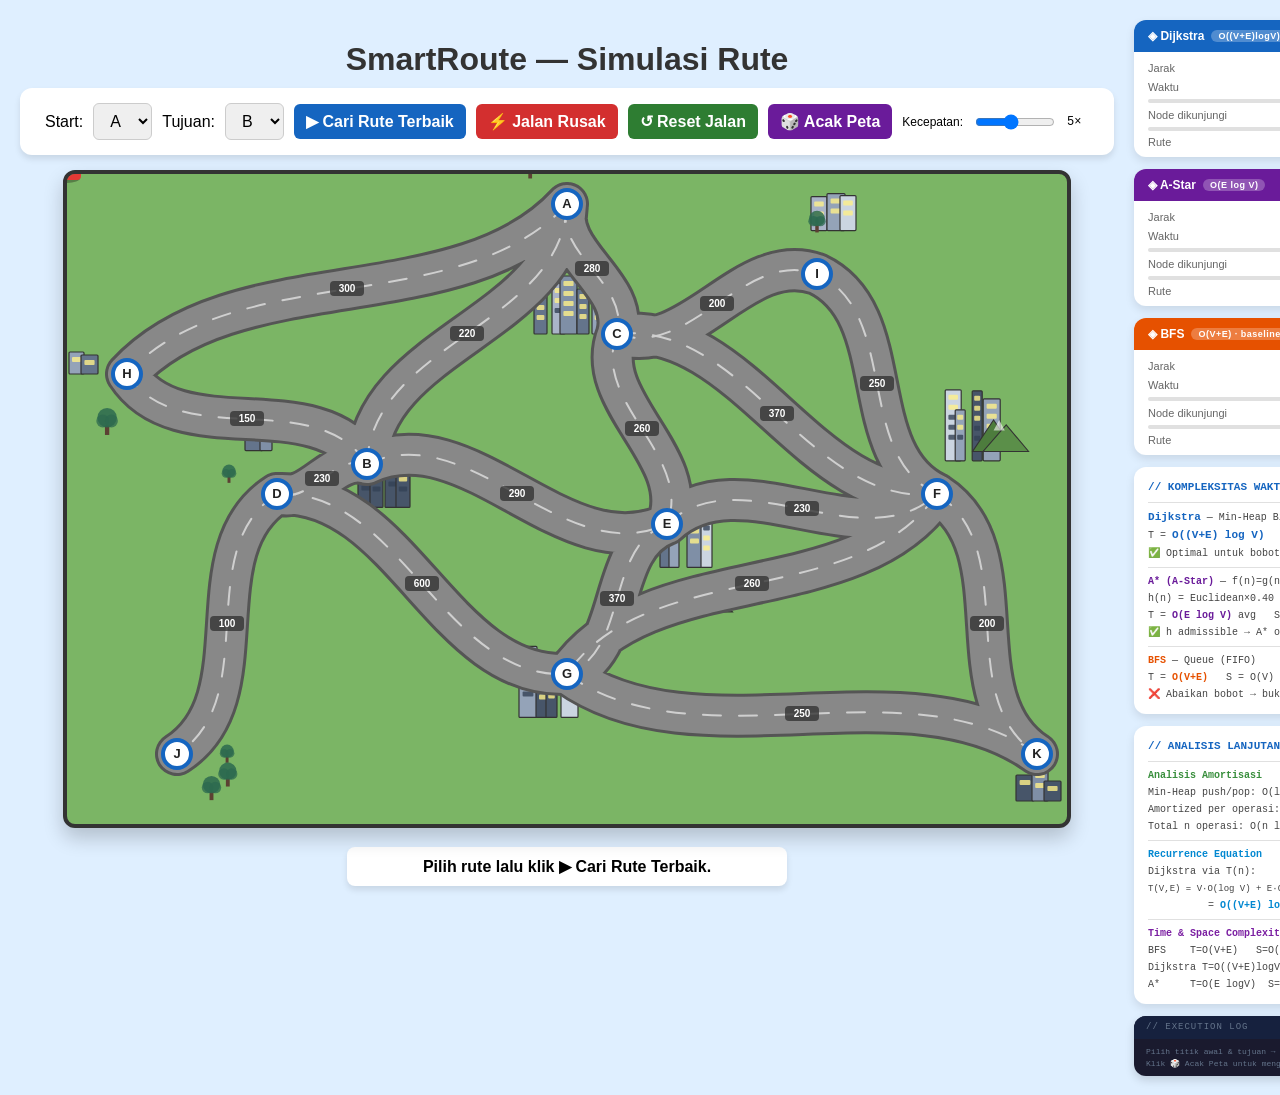
==== commit 2b09c388: "Update UI" ====
--- a/index.html
+++ b/index.html
@@ -2,1227 +2,288 @@
 <html lang="id">
 
 <head>
-  <meta charset="UTF-8">
-  <meta name="viewport" content="width=device-width, initial-scale=1.0">
-  <title>SmartRoute — Mockup Aplikasi</title>
-  <style>
-    @import url('https://fonts.googleapis.com/css2?family=Space+Grotesk:wght@300;400;500;600;700&family=JetBrains+Mono:wght@400;600&display=swap');
-
-    :root {
-      --bg: #080e1a;
-      --surface: #0d1b2a;
-      --card: #111827;
-      --border: #1e3a5f;
-      --cyan: #00d4ff;
-      --violet: #7c3aed;
-      --teal: #06b6d4;
-      --green: #10b981;
-      --orange: #f59e0b;
-      --red: #ef4444;
-      --white: #ffffff;
-      --off: #e2e8f0;
-      --muted: #64748b;
-      --text: #cbd5e1;
-    }
-
-    * {
-      margin: 0;
-      padding: 0;
-      box-sizing: border-box;
-    }
-
-    body {
-      background: var(--bg);
-      color: var(--text);
-      font-family: 'Space Grotesk', sans-serif;
-      height: 100vh;
-      display: flex;
-      flex-direction: column;
-      overflow: hidden;
-    }
-
-    /* ── TOP BAR ── */
-    .topbar {
-      height: 38px;
-      background: #060b14;
-      border-bottom: 1px solid var(--border);
-      display: flex;
-      align-items: center;
-      gap: 8px;
-      padding: 0 16px;
-      flex-shrink: 0;
-    }
-
-    .dot {
-      width: 12px;
-      height: 12px;
-      border-radius: 50%;
-    }
-
-    .dot.r {
-      background: #ef4444;
-    }
-
-    .dot.y {
-      background: #f59e0b;
-    }
-
-    .dot.g {
-      background: #10b981;
-    }
-
-    .url-bar {
-      flex: 1;
-      max-width: 500px;
-      margin: 0 auto;
-      background: var(--surface);
-      border: 1px solid var(--border);
-      border-radius: 6px;
-      padding: 4px 12px;
-      font-family: 'JetBrains Mono', monospace;
-      font-size: 11px;
-      color: var(--muted);
-      text-align: center;
-    }
-
-    /* ── MAIN LAYOUT ── */
-    .app {
-      flex: 1;
-      display: grid;
-      grid-template-columns: 260px 1fr 220px;
-      overflow: hidden;
-    }
-
-    /* ── LEFT PANEL ── */
-    .panel-left {
-      background: var(--surface);
-      border-right: 1px solid var(--border);
-      display: flex;
-      flex-direction: column;
-      overflow-y: auto;
-      overflow-x: hidden;
-    }
-
-    .panel-header {
-      padding: 16px;
-      border-bottom: 1px solid var(--border);
-      display: flex;
-      align-items: center;
-      gap: 10px;
-    }
-
-    .logo-icon {
-      width: 32px;
-      height: 32px;
-      background: linear-gradient(135deg, var(--cyan), var(--teal));
-      border-radius: 8px;
-      display: flex;
-      align-items: center;
-      justify-content: center;
-      font-size: 16px;
-    }
-
-    .logo-text {
-      font-size: 16px;
-      font-weight: 700;
-      color: var(--white);
-    }
-
-    .logo-sub {
-      font-size: 9px;
-      color: var(--muted);
-      letter-spacing: 1px;
-    }
-
-    .panel-section {
-      padding: 14px 16px;
-      border-bottom: 1px solid var(--border);
-    }
-
-    .label {
-      font-size: 10px;
-      color: var(--muted);
-      text-transform: uppercase;
-      letter-spacing: 1px;
-      margin-bottom: 6px;
-    }
-
-    .input-field {
-      width: 100%;
-      background: var(--card);
-      border: 1px solid var(--border);
-      border-radius: 6px;
-      padding: 8px 10px;
-      color: var(--off);
-      font-size: 12px;
-      font-family: inherit;
-      display: flex;
-      align-items: center;
-      gap: 8px;
-      cursor: pointer;
-      transition: border-color .2s;
-      position: relative;
-    }
-
-    .input-field:hover {
-      border-color: var(--cyan);
-    }
-
-    .input-field.active-input {
-      border-color: var(--cyan);
-      box-shadow: 0 0 0 2px rgba(0, 212, 255, .15);
-    }
-
-    .input-field.dest {
-      border-color: var(--violet);
-    }
-
-    .input-field.dest:hover {
-      border-color: var(--violet);
-      box-shadow: 0 0 0 2px rgba(124, 58, 237, .15);
-    }
-
-    .dot-start {
-      width: 10px;
-      height: 10px;
-      border-radius: 50%;
-      background: var(--green);
-      flex-shrink: 0;
-    }
-
-    .dot-end {
-      width: 10px;
-      height: 10px;
-      border-radius: 50%;
-      background: var(--red);
-      flex-shrink: 0;
-    }
-
-    .connector-line {
-      width: 1px;
-      height: 10px;
-      background: var(--border);
-      margin: 3px auto 3px 19px;
-    }
-
-    /* algorithm selector */
-    .algo-btns {
-      display: flex;
-      gap: 6px;
-    }
-
-    .algo-btn {
-      flex: 1;
-      padding: 7px 0;
-      border-radius: 6px;
-      border: 1px solid var(--border);
-      background: var(--card);
-      color: var(--muted);
-      font-size: 11px;
-      font-weight: 600;
-      cursor: pointer;
-      transition: all .2s;
-      font-family: inherit;
-    }
-
-    .algo-btn.on-d {
-      border-color: var(--cyan);
-      color: var(--cyan);
-      background: rgba(0, 212, 255, .08);
-    }
-
-    .algo-btn.on-a {
-      border-color: var(--violet);
-      color: #a78bfa;
-      background: rgba(124, 58, 237, .08);
-    }
-
-    /* view mode */
-    .view-btns {
-      display: flex;
-      gap: 6px;
-    }
-
-    .view-btn {
-      flex: 1;
-      padding: 6px 0;
-      border-radius: 6px;
-      border: 1px solid var(--border);
-      background: var(--card);
-      color: var(--muted);
-      font-size: 11px;
-      cursor: pointer;
-      transition: all .2s;
-      font-family: inherit;
-    }
-
-    .view-btn.active {
-      border-color: var(--cyan);
-      color: var(--white);
-      background: rgba(0, 212, 255, .1);
-    }
-
-    /* speed slider */
-    .speed-row {
-      display: flex;
-      align-items: center;
-      gap: 10px;
-    }
-
-    .speed-row input[type=range] {
-      flex: 1;
-      accent-color: var(--cyan);
-      cursor: pointer;
-    }
-
-    .speed-val {
-      font-size: 11px;
-      color: var(--cyan);
-      font-family: 'JetBrains Mono', monospace;
-      min-width: 28px;
-    }
-
-    /* search button */
-    .btn-search {
-      width: calc(100% - 32px);
-      margin: 14px 16px;
-      padding: 11px;
-      background: var(--cyan);
-      color: #060b14;
-      border: none;
-      border-radius: 8px;
-      font-size: 13px;
-      font-weight: 700;
-      cursor: pointer;
-      font-family: inherit;
-      letter-spacing: .5px;
-      transition: opacity .2s, transform .1s;
-      display: flex;
-      align-items: center;
-      justify-content: center;
-      gap: 8px;
-    }
-
-    .btn-search:hover {
-      opacity: .9;
-    }
-
-    .btn-search:active {
-      transform: scale(.98);
-    }
-
-    .btn-search:disabled {
-      opacity: .5;
-      cursor: not-allowed;
-    }
-
-    .btn-search.running {
-      background: var(--orange);
-      color: #060b14;
-    }
-
-    /* status badge */
-    .status-badge {
-      margin: 0 16px 14px;
-      padding: 6px 10px;
-      border-radius: 6px;
-      font-size: 10px;
-      font-family: 'JetBrains Mono', monospace;
-      text-align: center;
-      display: none;
-    }
-
-    .status-badge.show {
-      display: block;
-    }
-
-    .status-badge.running {
-      background: rgba(245, 158, 11, .1);
-      border: 1px solid var(--orange);
-      color: var(--orange);
-    }
-
-    .status-badge.done {
-      background: rgba(16, 185, 129, .1);
-      border: 1px solid var(--green);
-      color: var(--green);
-    }
-
-    /* ── MAP AREA ── */
-    .map-area {
-      position: relative;
-      background: #060d18;
-      overflow: hidden;
-    }
-
-    canvas#mapCanvas {
-      position: absolute;
-      inset: 0;
-      width: 100%;
-      height: 100%;
-    }
-
-    /* 3D toggle indicator */
-    .view-indicator {
-      position: absolute;
-      top: 12px;
-      left: 12px;
-      background: rgba(6, 11, 20, .8);
-      border: 1px solid var(--border);
-      border-radius: 6px;
-      padding: 4px 10px;
-      font-size: 10px;
-      color: var(--cyan);
-      font-family: 'JetBrains Mono', monospace;
-      letter-spacing: 1px;
-      backdrop-filter: blur(8px);
-    }
-
-    /* map controls */
-    .map-controls {
-      position: absolute;
-      bottom: 16px;
-      right: 16px;
-      display: flex;
-      flex-direction: column;
-      gap: 4px;
-    }
-
-    .map-btn {
-      width: 32px;
-      height: 32px;
-      background: rgba(13, 27, 42, .9);
-      border: 1px solid var(--border);
-      border-radius: 6px;
-      color: var(--off);
-      font-size: 14px;
-      cursor: pointer;
-      display: flex;
-      align-items: center;
-      justify-content: center;
-      transition: background .2s;
-    }
-
-    .map-btn:hover {
-      background: var(--surface);
-      border-color: var(--cyan);
-    }
-
-    /* legend */
-    .legend {
-      position: absolute;
-      bottom: 16px;
-      left: 16px;
-      background: rgba(6, 11, 20, .85);
-      border: 1px solid var(--border);
-      border-radius: 8px;
-      padding: 10px 12px;
-      font-size: 10px;
-      backdrop-filter: blur(8px);
-      display: flex;
-      flex-direction: column;
-      gap: 5px;
-    }
-
-    .legend-row {
-      display: flex;
-      align-items: center;
-      gap: 8px;
-      color: var(--muted);
-    }
-
-    .legend-line {
-      width: 24px;
-      height: 3px;
-      border-radius: 2px;
-    }
-
-    /* node tooltip */
-    .node-tip {
-      position: absolute;
-      background: rgba(13, 27, 42, .95);
-      border: 1px solid var(--cyan);
-      border-radius: 6px;
-      padding: 5px 9px;
-      font-size: 10px;
-      color: var(--cyan);
-      font-family: 'JetBrains Mono', monospace;
-      pointer-events: none;
-      display: none;
-      z-index: 10;
-    }
-
-    /* ── RIGHT PANEL ── */
-    .panel-right {
-      background: var(--surface);
-      border-left: 1px solid var(--border);
-      display: flex;
-      flex-direction: column;
-      overflow-y: auto;
-    }
-
-    .result-header {
-      padding: 14px 14px 10px;
-      border-bottom: 1px solid var(--border);
-      font-size: 12px;
-      font-weight: 600;
-      color: var(--white);
-    }
-
-    .result-card {
-      margin: 10px 10px 0;
-      border-radius: 8px;
-      border: 1px solid var(--border);
-      overflow: hidden;
-    }
-
-    .result-card-header {
-      padding: 8px 12px;
-      font-size: 11px;
-      font-weight: 700;
-      display: flex;
-      align-items: center;
-      gap: 6px;
-    }
-
-    .result-card-header.dijkstra {
-      background: rgba(0, 212, 255, .08);
-      color: var(--cyan);
-      border-bottom: 1px solid rgba(0, 212, 255, .2);
-    }
-
-    .result-card-header.astar {
-      background: rgba(124, 58, 237, .08);
-      color: #a78bfa;
-      border-bottom: 1px solid rgba(124, 58, 237, .2);
-    }
-
-    .result-metrics {
-      padding: 10px 12px;
-      display: flex;
-      flex-direction: column;
-      gap: 6px;
-    }
-
-    .metric-row {
-      display: flex;
-      justify-content: space-between;
-      align-items: center;
-    }
-
-    .metric-label {
-      font-size: 9px;
-      color: var(--muted);
-      text-transform: uppercase;
-      letter-spacing: .5px;
-    }
-
-    .metric-val {
-      font-size: 12px;
-      font-weight: 600;
-      color: var(--off);
-      font-family: 'JetBrains Mono', monospace;
-    }
-
-    .metric-bar {
-      width: 100%;
-      height: 3px;
-      background: var(--card);
-      border-radius: 2px;
-      margin-top: 2px;
-      overflow: hidden;
-    }
-
-    .metric-fill {
-      height: 100%;
-      border-radius: 2px;
-      transition: width 1s ease;
-    }
-
-    .winner-badge {
-      margin: 10px 10px;
-      padding: 8px 12px;
-      border-radius: 8px;
-      background: rgba(16, 185, 129, .08);
-      border: 1px solid rgba(16, 185, 129, .3);
-      text-align: center;
-      display: none;
-    }
-
-    .winner-badge.show {
-      display: block;
-    }
-
-    .winner-text {
-      font-size: 11px;
-      color: var(--green);
-      font-weight: 600;
-    }
-
-    .winner-sub {
-      font-size: 9px;
-      color: var(--muted);
-      margin-top: 2px;
-    }
-
-    /* step log */
-    .step-log {
-      margin: 10px 10px;
-      border-radius: 8px;
-      border: 1px solid var(--border);
-      background: var(--card);
-      flex: 1;
-      overflow: hidden;
-      display: flex;
-      flex-direction: column;
-    }
-
-    .step-log-header {
-      padding: 8px 12px;
-      font-size: 10px;
-      color: var(--muted);
-      border-bottom: 1px solid var(--border);
-      font-family: 'JetBrains Mono', monospace;
-    }
-
-    .step-log-body {
-      padding: 8px;
-      flex: 1;
-      overflow-y: auto;
-      font-family: 'JetBrains Mono', monospace;
-      font-size: 9px;
-      display: flex;
-      flex-direction: column;
-      gap: 2px;
-    }
-
-    .log-line {
-      color: var(--muted);
-    }
-
-    .log-line.d {
-      color: #67e8f9;
-    }
-
-    .log-line.a {
-      color: #c4b5fd;
-    }
-
-    .log-line.done {
-      color: var(--green);
-    }
-  </style>
+  <meta charset="UTF-8" />
+  <meta name="viewport" content="width=device-width, initial-scale=1.0" />
+  <title>SmartRoute — Simulasi Rute</title>
+  <link rel="stylesheet" href="style.css" />
 </head>
 
 <body>
 
-  <!-- browser chrome -->
-  <div class="topbar">
-    <div class="dot r"></div>
-    <div class="dot y"></div>
-    <div class="dot g"></div>
-    <div class="url-bar">smartroute.app / navigate</div>
+  <div id="left-col">
+    <h1>SmartRoute — Simulasi Rute</h1>
+
+    <div class="panel">
+      <label>Start:</label>
+      <select id="start"></select>
+      <label>Tujuan:</label>
+      <select id="end"></select>
+      <button id="run-btn" onclick="startSimulation()">▶ Cari Rute Terbaik</button>
+      <button class="danger-btn" onclick="generateBrokenRoads()">⚡ Jalan Rusak</button>
+      <button class="reset-btn" onclick="resetRoads()">↺ Reset Jalan</button>
+      <button class="random-btn" onclick="randomizeMap()">🎲 Acak Peta</button>
+      <label style="font-size:12px;">Kecepatan:</label>
+      <input type="range" id="speed-range" min="1" max="10" value="5" style="width:80px;"
+        oninput="SPEED=+this.value;document.getElementById('speed-val').textContent=this.value+'×'" />
+      <span id="speed-val" style="font-size:12px;font-family:monospace;min-width:22px;">5×</span>
+    </div>
+
+    <div id="svg-wrap">
+      <div id="step-ctr"></div>
+      <svg id="map" width="1000" height="650">
+
+        <!-- dekorasi (pohon, gedung) -->
+        <g id="deco-layer"></g>
+
+        <!-- lapisan jalan -->
+        <path id="road-layer-1" stroke="#555" stroke-width="44" fill="none" stroke-linecap="round"
+          stroke-linejoin="round" />
+        <path id="road-layer-2" stroke="#888" stroke-width="38" fill="none" stroke-linecap="round"
+          stroke-linejoin="round" />
+        <path id="road-layer-3" stroke="white" stroke-width="2" fill="none" stroke-linecap="round"
+          stroke-linejoin="round" stroke-dasharray="18 18" opacity="0.6" />
+
+        <!-- visited overlays -->
+        <g id="visited-bfs-layer"></g>
+        <g id="visited-d-layer"></g>
+        <g id="visited-a-layer"></g>
+
+        <!-- label nilai node (step-by-step) -->
+        <g id="node-labels-layer"></g>
+
+        <!-- jalur hasil algoritma -->
+        <path id="path-bfs" stroke="#f59e0b" stroke-width="5" fill="none" stroke-linecap="round" stroke-linejoin="round"
+          stroke-dasharray="10 6" opacity="0" />
+        <path id="path-dijkstra" stroke="#1565c0" stroke-width="6" fill="none" stroke-linecap="round"
+          stroke-linejoin="round" opacity="0" />
+        <path id="path-astar" stroke="#6a1b9a" stroke-width="6" fill="none" stroke-linecap="round"
+          stroke-linejoin="round" stroke-dasharray="16 8" opacity="0" />
+
+        <!-- jalan rusak -->
+        <g id="broken-roads-layer"></g>
+
+        <!-- highlight merah (dari original) -->
+        <path id="highlight-path" stroke="#e53935" stroke-width="6" fill="none" stroke-linecap="round"
+          stroke-linejoin="round" opacity="0" />
+
+        <!-- bobot -->
+        <g id="weight-labels-layer"></g>
+
+        <!-- nodes -->
+        <g id="nodes-group"></g>
+
+        <!-- flag kuning = source (sesuai RPM) -->
+        <g id="flag-start" opacity="0">
+          <line x1="0" y1="0" x2="0" y2="-32" stroke="#ffd600" stroke-width="3" />
+          <polygon points="0,-32 18,-24 0,-16" fill="#ffd600" />
+          <circle cx="0" cy="0" r="4" fill="#ffd600" />
+        </g>
+
+        <!-- flag merah = destination (sesuai RPM) -->
+        <g id="flag-end" opacity="0">
+          <line x1="0" y1="0" x2="0" y2="-32" stroke="#e53935" stroke-width="3" />
+          <polygon points="0,-32 18,-24 0,-16" fill="#e53935" />
+          <circle cx="0" cy="0" r="4" fill="#e53935" />
+        </g>
+
+        <!--
+        CAR — dipisah menjadi 2 elemen:
+
+        1. car-body  → ikut animateMotion + rotate="auto"
+                        hanya bodi + jendela + lampu
+                        TIDAK ada roda di sini
+
+        2. car-wheels → posisi di-update manual via requestAnimationFrame
+                         roda berputar dengan CSS, TIDAK ikut rotate path
+                         sehingga tidak "muter-muter"
+      -->
+
+        <!-- BODI MOBIL -->
+        <g id="car-body" opacity="1">
+          <ellipse cx="0" cy="4" rx="13" ry="5" fill="rgba(0,0,0,0.3)" />
+          <rect x="-14" y="-9" width="28" height="15" fill="#e53935" rx="4" />
+          <rect x="-11" y="-8" width="10" height="8" fill="#b3c8e8" rx="2" opacity="0.85" />
+          <rect x="1" y="-8" width="10" height="8" fill="#b3c8e8" rx="2" opacity="0.85" />
+          <circle cx="-9" cy="-10" r="2" fill="#fff9c4" opacity="0.9" />
+          <circle cx="9" cy="-10" r="2" fill="#fff9c4" opacity="0.9" />
+        </g>
+
+        <!-- RODA MOBIL — berputar CSS, posisi di-update manual -->
+        <g id="car-wheels" opacity="0">
+          <!-- roda kiri -->
+          <g transform="translate(-7,6)">
+            <circle cx="0" cy="0" r="4.5" fill="#111" />
+            <g class="wheel-inner">
+              <line x1="-3" y1="0" x2="3" y2="0" stroke="white" stroke-width="1.2" />
+              <line x1="0" y1="-3" x2="0" y2="3" stroke="white" stroke-width="1.2" />
+            </g>
+          </g>
+          <!-- roda kanan -->
+          <g transform="translate(7,6)">
+            <circle cx="0" cy="0" r="4.5" fill="#111" />
+            <g class="wheel-inner">
+              <line x1="-3" y1="0" x2="3" y2="0" stroke="white" stroke-width="1.2" />
+              <line x1="0" y1="-3" x2="0" y2="3" stroke="white" stroke-width="1.2" />
+            </g>
+          </g>
+        </g>
+
+      </svg>
+    </div>
+
+    <div id="result">Pilih rute lalu klik <b>▶ Cari Rute Terbaik</b>.</div>
   </div>
 
-  <!-- app -->
-  <div class="app">
-
-    <!-- LEFT: controls -->
-    <div class="panel-left">
-      <div class="panel-header">
-        <div class="logo-icon">⬡</div>
-        <div>
-          <div class="logo-text">SmartRoute</div>
-          <div class="logo-sub">NAVIGASI CERDAS</div>
-        </div>
-      </div>
-
-      <div class="panel-section">
-        <div class="label">Titik Awal</div>
-        <div class="input-field active-input" id="startField" onclick="setPickMode('start')">
-          <div class="dot-start"></div>
-          <span id="startLabel">Klik peta untuk pilih start...</span>
-        </div>
-        <div class="connector-line"></div>
-        <div class="label">Titik Tujuan</div>
-        <div class="input-field dest" id="endField" onclick="setPickMode('end')">
-          <div class="dot-end"></div>
-          <span id="endLabel">Klik peta untuk pilih tujuan...</span>
-        </div>
-      </div>
-
-      <div class="panel-section">
-        <div class="label">Algoritma</div>
-        <div class="algo-btns">
-          <button class="algo-btn on-d" id="btnDijk" onclick="toggleAlgo('dijkstra')">Dijkstra</button>
-          <button class="algo-btn on-a" id="btnAstar" onclick="toggleAlgo('astar')">A*</button>
-        </div>
-      </div>
-
-      <div class="panel-section">
-        <div class="label">Tampilan Peta</div>
-        <div class="view-btns">
-          <button class="view-btn active" id="btn2d" onclick="setView('2d')">2D Flat</button>
-          <button class="view-btn" id="btn3d" onclick="setView('3d')">3D Tilt</button>
-        </div>
-      </div>
-
-      <div class="panel-section">
-        <div class="label">Kecepatan Animasi</div>
-        <div class="speed-row">
-          <input type="range" id="speedRange" min="1" max="10" value="5" oninput="updateSpeed(this.value)">
-          <span class="speed-val" id="speedVal">5x</span>
-        </div>
-      </div>
-
-      <div class="status-badge" id="statusBadge">Menjalankan algoritma...</div>
-      <button class="btn-search" id="searchBtn" onclick="runSearch()" disabled>
-        ▶ &nbsp;CARI RUTE
-      </button>
-      <button class="btn-search running" id="resetBtn" onclick="resetAll()"
-        style="display:none; background: var(--muted);">
-        ↺ &nbsp;RESET
-      </button>
-    </div>
-
-    <!-- CENTER: map -->
-    <div class="map-area" id="mapArea">
-      <canvas id="mapCanvas"></canvas>
-      <div class="view-indicator" id="viewInd">● 2D MODE</div>
-      <div class="node-tip" id="nodeTip"></div>
-      <div class="map-controls">
-        <div class="map-btn" onclick="zoomIn()">+</div>
-        <div class="map-btn" onclick="zoomOut()">−</div>
-        <div class="map-btn" title="Reset view" onclick="resetView()">⌂</div>
-      </div>
-      <div class="legend">
-        <div style="font-size:9px;color:var(--muted);margin-bottom:2px;letter-spacing:1px;">LEGENDA</div>
-        <div class="legend-row">
-          <div class="legend-line" style="background:var(--border)"></div>Jalan
-        </div>
-        <div class="legend-row">
-          <div class="legend-line" style="background:var(--cyan)"></div>Rute Dijkstra
-        </div>
-        <div class="legend-row">
-          <div class="legend-line" style="background:#a78bfa"></div>Rute A*
-        </div>
-        <div class="legend-row">
-          <div class="legend-line"
-            style="background:var(--orange);height:2px;border-radius:0;border-top:1px dashed var(--orange)"></div>Node
-          dikunjungi
-        </div>
-      </div>
-    </div>
-
-    <!-- RIGHT: results -->
-    <div class="panel-right">
-      <div class="result-header">📊 Hasil Perbandingan</div>
-
-      <div class="result-card">
-        <div class="result-card-header dijkstra">
-          <span>◈</span> Dijkstra
-        </div>
-        <div class="result-metrics">
-          <div>
-            <div class="metric-row">
-              <span class="metric-label">Jarak</span>
-              <span class="metric-val" id="d-dist">—</span>
-            </div>
-          </div>
-          <div>
-            <div class="metric-row">
-              <span class="metric-label">Waktu</span>
-              <span class="metric-val" id="d-time">—</span>
-            </div>
-            <div class="metric-bar">
-              <div class="metric-fill" id="d-time-bar" style="background:var(--cyan);width:0%"></div>
-            </div>
-          </div>
-          <div>
-            <div class="metric-row">
-              <span class="metric-label">Node Dikunjungi</span>
-              <span class="metric-val" id="d-nodes">—</span>
-            </div>
-            <div class="metric-bar">
-              <div class="metric-fill" id="d-node-bar" style="background:var(--cyan);width:0%"></div>
-            </div>
-          </div>
-        </div>
-      </div>
-
-      <div class="result-card" style="margin-top:8px;">
-        <div class="result-card-header astar">
-          <span>◈</span> A*
-        </div>
-        <div class="result-metrics">
-          <div>
-            <div class="metric-row">
-              <span class="metric-label">Jarak</span>
-              <span class="metric-val" id="a-dist">—</span>
-            </div>
-          </div>
-          <div>
-            <div class="metric-row">
-              <span class="metric-label">Waktu</span>
-              <span class="metric-val" id="a-time">—</span>
-            </div>
-            <div class="metric-bar">
-              <div class="metric-fill" id="a-time-bar" style="background:#a78bfa;width:0%"></div>
-            </div>
-          </div>
-          <div>
-            <div class="metric-row">
-              <span class="metric-label">Node Dikunjungi</span>
-              <span class="metric-val" id="a-nodes">—</span>
-            </div>
-            <div class="metric-bar">
-              <div class="metric-fill" id="a-node-bar" style="background:#a78bfa;width:0%"></div>
-            </div>
-          </div>
-        </div>
-      </div>
-
-      <div class="winner-badge" id="winnerBadge">
-        <div class="winner-text" id="winnerText"></div>
-        <div class="winner-sub" id="winnerSub"></div>
-      </div>
-
-      <div class="step-log">
-        <div class="step-log-header">// EXECUTION LOG</div>
-        <div class="step-log-body" id="logBody">
-          <div class="log-line">Pilih titik awal dan tujuan...</div>
-        </div>
+  <!-- ═══════════════════════════════════════════════
+     PANEL KANAN
+     ═══════════════════════════════════════════════ -->
+  <div id="right-panel">
+
+    <!-- Dijkstra card -->
+    <div class="algo-card" id="card-d">
+      <div class="algo-card-head dijkstra">◈ Dijkstra <span class="badge">O((V+E)logV)</span></div>
+      <div class="algo-card-body">
+        <div class="metric-row"><span class="metric-label">Jarak</span> <span class="metric-val" id="d-dist">—</span>
+        </div>
+        <div class="metric-row"><span class="metric-label">Waktu</span> <span class="metric-val" id="d-time">—</span>
+        </div>
+        <div class="metric-bar-wrap">
+          <div class="metric-bar d" id="bar-d-time"></div>
+        </div>
+        <div class="metric-row"><span class="metric-label">Node dikunjungi</span><span class="metric-val"
+            id="d-nodes">—</span></div>
+        <div class="metric-bar-wrap">
+          <div class="metric-bar d" id="bar-d-nodes"></div>
+        </div>
+        <div class="metric-row"><span class="metric-label">Rute</span>
+          <span class="metric-val" id="d-path"
+            style="font-size:9px;max-width:170px;overflow:hidden;text-overflow:ellipsis;white-space:nowrap;">—</span>
+        </div>
+      </div>
+    </div>
+
+    <!-- A* card -->
+    <div class="algo-card" id="card-a">
+      <div class="algo-card-head astar">◈ A-Star <span class="badge">O(E log V)</span></div>
+      <div class="algo-card-body">
+        <div class="metric-row"><span class="metric-label">Jarak</span> <span class="metric-val" id="a-dist">—</span>
+        </div>
+        <div class="metric-row"><span class="metric-label">Waktu</span> <span class="metric-val" id="a-time">—</span>
+        </div>
+        <div class="metric-bar-wrap">
+          <div class="metric-bar a" id="bar-a-time"></div>
+        </div>
+        <div class="metric-row"><span class="metric-label">Node dikunjungi</span><span class="metric-val"
+            id="a-nodes">—</span></div>
+        <div class="metric-bar-wrap">
+          <div class="metric-bar a" id="bar-a-nodes"></div>
+        </div>
+        <div class="metric-row"><span class="metric-label">Rute</span>
+          <span class="metric-val" id="a-path"
+            style="font-size:9px;max-width:170px;overflow:hidden;text-overflow:ellipsis;white-space:nowrap;">—</span>
+        </div>
+      </div>
+    </div>
+
+    <!-- BFS card (baseline) -->
+    <div class="algo-card" id="card-b">
+      <div class="algo-card-head bfs">◈ BFS <span class="badge">O(V+E) · baseline</span></div>
+      <div class="algo-card-body">
+        <div class="metric-row"><span class="metric-label">Jarak</span> <span class="metric-val" id="b-dist">—</span>
+        </div>
+        <div class="metric-row"><span class="metric-label">Waktu</span> <span class="metric-val" id="b-time">—</span>
+        </div>
+        <div class="metric-bar-wrap">
+          <div class="metric-bar b" id="bar-b-time"></div>
+        </div>
+        <div class="metric-row"><span class="metric-label">Node dikunjungi</span><span class="metric-val"
+            id="b-nodes">—</span></div>
+        <div class="metric-bar-wrap">
+          <div class="metric-bar b" id="bar-b-nodes"></div>
+        </div>
+        <div class="metric-row"><span class="metric-label">Rute</span>
+          <span class="metric-val" id="b-path"
+            style="font-size:9px;max-width:170px;overflow:hidden;text-overflow:ellipsis;white-space:nowrap;">—</span>
+        </div>
+      </div>
+    </div>
+
+    <!-- Complexity info -->
+    <div class="complexity-box">
+      <div class="ct">// KOMPLEKSITAS WAKTU</div>
+      <hr />
+      <span class="ct">Dijkstra</span> — Min-Heap Binary<br />
+      T = <b class="ct">O((V+E) log V)</b> &nbsp; S = O(V)<br />
+      ✅ Optimal untuk bobot ≥ 0<br />
+      <hr />
+      <span class="ca">A* (A-Star)</span> — f(n)=g(n)+h(n)<br />
+      h(n) = Euclidean×0.40 <span class="cg">[admissible]</span><br />
+      T = <b class="ca">O(E log V)</b> avg &nbsp; S = O(V)<br />
+      ✅ h admissible → A* optimal<br />
+      <hr />
+      <span class="cb">BFS</span> — Queue (FIFO)<br />
+      T = <b class="cb">O(V+E)</b> &nbsp; S = O(V)<br />
+      ❌ Abaikan bobot → bukan terpendek
+    </div>
+
+    <!-- Analisis Amortisasi & Recurrence (materi PAA Mg 4-5) -->
+    <div class="complexity-box" id="extra-analysis">
+      <div class="ct">// ANALISIS LANJUTAN</div>
+      <hr />
+      <b style="color:#388e3c;">Analisis Amortisasi</b><br />
+      Min-Heap push/pop: O(log n) worst case<br />
+      Amortized per operasi: <b style="color:#388e3c;">O(log n)</b><br />
+      Total n operasi: O(n log n)<br />
+      <hr />
+      <b style="color:#0288d1;">Recurrence Equation</b><br />
+      Dijkstra via T(n):<br />
+      <span style="font-family:monospace;font-size:9px;">T(V,E) = V·O(log V) + E·O(log V)</span><br />
+      &nbsp;&nbsp;&nbsp;&nbsp;&nbsp;&nbsp;&nbsp;&nbsp;&nbsp;&nbsp;= <b style="color:#0288d1;">O((V+E) log V)</b><br />
+      <hr />
+      <b style="color:#7b1fa2;">Time & Space Complexity</b><br />
+      BFS &nbsp;&nbsp; T=O(V+E) &nbsp; S=O(V)<br />
+      Dijkstra T=O((V+E)logV) S=O(V)<br />
+      A* &nbsp;&nbsp;&nbsp; T=O(E logV) &nbsp;S=O(V)
+    </div>
+
+    <!-- Comparison table -->
+    <div class="cmp-table-wrap" id="cmp-table">
+      <table>
+        <tr>
+          <th>Metrik</th>
+          <th style="color:#1565c0;">Dijkstra</th>
+          <th style="color:#6a1b9a;">A*</th>
+          <th style="color:#e65100;">BFS</th>
+          <th style="color:#2e7d32;">Terbaik</th>
+        </tr>
+        <tbody id="cmp-tbody"></tbody>
+      </table>
+    </div>
+
+    <!-- Winner -->
+    <div class="winner-badge" id="winner-badge">
+      <div class="wt" id="winner-title"></div>
+      <div class="ws" id="winner-sub"></div>
+    </div>
+
+    <!-- Evaluasi algoritma -->
+    <div id="eval-box"></div>
+
+    <!-- Log -->
+    <div class="log-box">
+      <div class="log-head">
+        <span>// EXECUTION LOG</span>
+        <span class="log-clr" onclick="clearLog()">✕ clear</span>
+      </div>
+      <div class="log-body" id="log-body">
+        <div class="ll inf">Pilih titik awal &amp; tujuan → klik ▶ Cari Rute Terbaik.</div>
+        <div class="ll inf">Klik 🎲 Acak Peta untuk mengacak peta, start &amp; end.</div>
       </div>
     </div>
 
   </div>
 
-  <script>
-    // ── STATE ────────────────────────────────────────────────────────
-    const state = {
-      pickMode: 'start',
-      startNode: null,
-      endNode: null,
-      algoD: true,
-      algoA: true,
-      view: '2d',
-      speed: 5,
-      running: false,
-      zoom: 1,
-      tilt: 0,
-    };
-
-    // ── GRAPH ────────────────────────────────────────────────────────
-    // Simulated graph of Tanjungpinang road network nodes
-    const NODES = [
-      { id: 0, x: .12, y: .75, name: 'UMRAH / Teknik' },
-      { id: 1, x: .20, y: .65, name: 'Simpang Suka Berenang' },
-      { id: 2, x: .30, y: .55, name: 'Jl. Soekarno Hatta' },
-      { id: 3, x: .38, y: .45, name: 'Simpang Polsek Bukit Bestari' },
-      { id: 4, x: .25, y: .40, name: 'Jl. D.I. Panjaitan' },
-      { id: 5, x: .45, y: .35, name: 'Simpang Engku Putri' },
-      { id: 6, x: .55, y: .30, name: 'Jl. Raja Haji Fisabilillah' },
-      { id: 7, x: .65, y: .28, name: 'Simpang Batu 8' },
-      { id: 8, x: .72, y: .22, name: 'Bandara RHF' },
-      { id: 9, x: .50, y: .50, name: 'Pusat Kota Tanjungpinang' },
-      { id: 10, x: .60, y: .55, name: 'Jl. Merdeka' },
-      { id: 11, x: .70, y: .60, name: 'Simpang Raya' },
-      { id: 12, x: .40, y: .62, name: 'Jl. Tepi Laut' },
-      { id: 13, x: .30, y: .70, name: 'Pelabuhan Sri Bintan Pura' },
-      { id: 14, x: .80, y: .45, name: 'Tanjung Unggat' },
-      { id: 15, x: .85, y: .35, name: 'Simpang Bandara' },
-    ];
-
-    const EDGES = [
-      [0, 1, 1.2], [1, 2, 1.5], [2, 3, 1.8], [3, 4, 1.3], [4, 5, 2.0],
-      [5, 6, 1.4], [6, 7, 1.6], [7, 8, 1.5], [3, 9, 1.1], [9, 10, 1.2],
-      [10, 11, 1.0], [9, 5, 1.3], [1, 4, 1.8], [2, 12, 1.0], [12, 13, 1.5],
-      [12, 9, 1.2], [11, 14, 1.4], [14, 15, 1.1], [15, 8, 1.3], [10, 5, 1.5],
-      [6, 15, 2.1], [7, 14, 1.2], [3, 5, 2.5], [0, 13, 2.8], [4, 12, 1.6],
-    ];
-
-    // Build adjacency
-    const adj = {};
-    NODES.forEach(n => adj[n.id] = []);
-    EDGES.forEach(([a, b, w]) => {
-      adj[a].push({ to: b, w });
-      adj[b].push({ to: a, w });
-    });
-
-    // ── CANVAS SETUP ────────────────────────────────────────────────
-    const canvas = document.getElementById('mapCanvas');
-    const ctx = canvas.getContext('2d');
-    let W, H;
-
-    function resize() {
-      const area = document.getElementById('mapArea');
-      W = canvas.width = area.clientWidth;
-      H = canvas.height = area.clientHeight;
-      draw();
-    }
-    window.addEventListener('resize', resize);
-
-    function nx(n) { return n.x * W * state.zoom + (W * (1 - state.zoom) / 2); }
-    function ny(n) {
-      let y = n.y * H * state.zoom + (H * (1 - state.zoom) / 2);
-      if (state.view === '3d') y = y * 0.7 + H * 0.15; // perspective tilt
-      return y;
-    }
-
-    // ── DRAW ────────────────────────────────────────────────────────
-    let visitedD = new Set(), visitedA = new Set();
-    let pathD = [], pathA = [];
-    let done = false;
-
-    function draw() {
-      ctx.clearRect(0, 0, W, H);
-
-      // bg grid
-      ctx.strokeStyle = 'rgba(30,58,95,0.3)';
-      ctx.lineWidth = .5;
-      const step = 60 * state.zoom;
-      for (let x = 0; x < W; x += step) { ctx.beginPath(); ctx.moveTo(x, 0); ctx.lineTo(x, H); ctx.stroke(); }
-      for (let y = 0; y < H; y += step) { ctx.beginPath(); ctx.moveTo(0, y); ctx.lineTo(W, y); ctx.stroke(); }
-
-      // draw edges
-      EDGES.forEach(([a, b]) => {
-        const na = NODES[a], nb = NODES[b];
-        ctx.beginPath();
-        ctx.moveTo(nx(na), ny(na));
-        ctx.lineTo(nx(nb), ny(nb));
-        ctx.strokeStyle = 'rgba(30,58,95,0.8)';
-        ctx.lineWidth = 2;
-        ctx.stroke();
-      });
-
-      // draw visited D
-      if (visitedD.size > 0) {
-        EDGES.forEach(([a, b]) => {
-          if (visitedD.has(a) && visitedD.has(b)) {
-            const na = NODES[a], nb = NODES[b];
-            ctx.beginPath(); ctx.moveTo(nx(na), ny(na)); ctx.lineTo(nx(nb), ny(nb));
-            ctx.strokeStyle = 'rgba(0,212,255,0.25)'; ctx.lineWidth = 3; ctx.stroke();
-          }
-        });
-        visitedD.forEach(id => {
-          const n = NODES[id];
-          ctx.beginPath();
-          ctx.arc(nx(n), ny(n), 4, 0, Math.PI * 2);
-          ctx.fillStyle = 'rgba(0,212,255,0.4)'; ctx.fill();
-        });
-      }
-
-      // draw visited A
-      if (visitedA.size > 0) {
-        EDGES.forEach(([a, b]) => {
-          if (visitedA.has(a) && visitedA.has(b)) {
-            const na = NODES[a], nb = NODES[b];
-            ctx.beginPath(); ctx.moveTo(nx(na), ny(na)); ctx.lineTo(nx(nb), ny(nb));
-            ctx.strokeStyle = 'rgba(167,139,250,0.25)'; ctx.lineWidth = 3; ctx.stroke();
-          }
-        });
-        visitedA.forEach(id => {
-          const n = NODES[id];
-          ctx.beginPath();
-          ctx.arc(nx(n), ny(n), 4, 0, Math.PI * 2);
-          ctx.fillStyle = 'rgba(167,139,250,0.4)'; ctx.fill();
-        });
-      }
-
-      // draw final path D
-      if (pathD.length > 1) {
-        ctx.beginPath();
-        ctx.moveTo(nx(NODES[pathD[0]]), ny(NODES[pathD[0]]));
-        for (let i = 1; i < pathD.length; i++) ctx.lineTo(nx(NODES[pathD[i]]), ny(NODES[pathD[i]]));
-        ctx.strokeStyle = '#00d4ff'; ctx.lineWidth = 4;
-        ctx.shadowColor = '#00d4ff'; ctx.shadowBlur = 12;
-        ctx.stroke(); ctx.shadowBlur = 0;
-      }
-
-      // draw final path A
-      if (pathA.length > 1) {
-        ctx.beginPath();
-        ctx.moveTo(nx(NODES[pathA[0]]), ny(NODES[pathA[0]]));
-        for (let i = 1; i < pathA.length; i++) ctx.lineTo(nx(NODES[pathA[i]]), ny(NODES[pathA[i]]));
-        ctx.strokeStyle = '#a78bfa'; ctx.lineWidth = 4;
-        ctx.shadowColor = '#a78bfa'; ctx.shadowBlur = 12;
-        ctx.setLineDash([8, 4]); ctx.stroke(); ctx.setLineDash([]); ctx.shadowBlur = 0;
-      }
-
-      // draw nodes
-      NODES.forEach(n => {
-        const x = nx(n), y = ny(n);
-        const isStart = state.startNode === n.id;
-        const isEnd = state.endNode === n.id;
-        const r = (isStart || isEnd) ? 9 : 5;
-        const color = isStart ? '#10b981' : isEnd ? '#ef4444' : '#1e3a5f';
-        const stroke = isStart ? '#10b981' : isEnd ? '#ef4444' : '#00d4ff';
-
-        // 3d shadow effect
-        if (state.view === '3d') {
-          ctx.beginPath(); ctx.arc(x + 2, y + 2, r, 0, Math.PI * 2);
-          ctx.fillStyle = 'rgba(0,0,0,0.4)'; ctx.fill();
-        }
-
-        ctx.beginPath(); ctx.arc(x, y, r, 0, Math.PI * 2);
-        ctx.fillStyle = color; ctx.fill();
-        ctx.strokeStyle = stroke; ctx.lineWidth = 2; ctx.stroke();
-
-        if (isStart) {
-          ctx.fillStyle = '#10b981'; ctx.font = 'bold 8px Space Grotesk';
-          ctx.fillText('START', x + 12, y + 4);
-        }
-        if (isEnd) {
-          ctx.fillStyle = '#ef4444'; ctx.font = 'bold 8px Space Grotesk';
-          ctx.fillText('TUJUAN', x + 12, y + 4);
-        }
-      });
-    }
-
-    // ── INTERACTION ─────────────────────────────────────────────────
-    function setPickMode(mode) {
-      state.pickMode = mode;
-      document.getElementById('startField').classList.toggle('active-input', mode === 'start');
-      document.getElementById('endField').classList.toggle('dest', true);
-    }
-
-    canvas.addEventListener('click', e => {
-      if (state.running || done) return;
-      const rect = canvas.getBoundingClientRect();
-      const cx = e.clientX - rect.left;
-      const cy = e.clientY - rect.top;
-
-      let closest = null, minDist = 999;
-      NODES.forEach(n => {
-        const d = Math.hypot(nx(n) - cx, ny(n) - cy);
-        if (d < minDist) { minDist = d; closest = n; }
-      });
-
-      if (minDist > 30) return;
-
-      if (state.pickMode === 'start') {
-        state.startNode = closest.id;
-        document.getElementById('startLabel').textContent = closest.name;
-        state.pickMode = 'end';
-      } else {
-        state.endNode = closest.id;
-        document.getElementById('endLabel').textContent = closest.name;
-        state.pickMode = 'start';
-      }
-
-      const canSearch = state.startNode !== null && state.endNode !== null && state.startNode !== state.endNode;
-      document.getElementById('searchBtn').disabled = !canSearch;
-      draw();
-    });
-
-    canvas.addEventListener('mousemove', e => {
-      const rect = canvas.getBoundingClientRect();
-      const cx = e.clientX - rect.left, cy = e.clientY - rect.top;
-      const tip = document.getElementById('nodeTip');
-      let closest = null, minDist = 999;
-      NODES.forEach(n => {
-        const d = Math.hypot(nx(n) - cx, ny(n) - cy);
-        if (d < minDist) { minDist = d; closest = n; }
-      });
-      if (minDist < 25) {
-        tip.style.display = 'block';
-        tip.style.left = (cx + 15) + 'px'; tip.style.top = (cy - 10) + 'px';
-        tip.textContent = closest.name;
-      } else {
-        tip.style.display = 'none';
-      }
-    });
-
-    // ── ALGORITHMS ──────────────────────────────────────────────────
-    function dijkstra(start, end) {
-      const dist = {}, prev = {}, visited = [];
-      NODES.forEach(n => dist[n.id] = Infinity);
-      dist[start] = 0;
-      const pq = [{ id: start, d: 0 }];
-      while (pq.length) {
-        pq.sort((a, b) => a.d - b.d);
-        const { id } = pq.shift();
-        if (visited.includes(id)) continue;
-        visited.push(id);
-        if (id === end) break;
-        adj[id].forEach(({ to, w }) => {
-          const nd = dist[id] + w;
-          if (nd < dist[to]) { dist[to] = nd; prev[to] = id; pq.push({ id: to, d: nd }); }
-        });
-      }
-      const path = [];
-      let cur = end;
-      while (cur !== undefined) { path.unshift(cur); cur = prev[cur]; }
-      return { visited, path, dist: dist[end] };
-    }
-
-    function heuristic(a, b) {
-      const na = NODES[a], nb = NODES[b];
-      return Math.hypot(na.x - nb.x, na.y - nb.y) * 10;
-    }
-
-    function astar(start, end) {
-      const g = {}, f = {}, prev = {}, visited = [];
-      NODES.forEach(n => { g[n.id] = Infinity; f[n.id] = Infinity; });
-      g[start] = 0; f[start] = heuristic(start, end);
-      const open = [start];
-      while (open.length) {
-        open.sort((a, b) => f[a] - f[b]);
-        const cur = open.shift();
-        visited.push(cur);
-        if (cur === end) break;
-        adj[cur].forEach(({ to, w }) => {
-          const ng = g[cur] + w;
-          if (ng < g[to]) {
-            g[to] = ng; f[to] = ng + heuristic(to, end);
-            prev[to] = cur;
-            if (!open.includes(to)) open.push(to);
-          }
-        });
-      }
-      const path = [];
-      let c = end;
-      while (c !== undefined) { path.unshift(c); c = prev[c]; }
-      return { visited, path, dist: g[end] };
-    }
-
-    // ── RUN ANIMATION ───────────────────────────────────────────────
-    function addLog(text, type = '') {
-      const body = document.getElementById('logBody');
-      const line = document.createElement('div');
-      line.className = 'log-line ' + (type || '');
-      line.textContent = text;
-      body.appendChild(line);
-      body.scrollTop = body.scrollHeight;
-    }
-
-    async function runSearch() {
-      if (state.startNode === null || state.endNode === null) return;
-      state.running = true;
-      done = false;
-      visitedD = new Set(); visitedA = new Set();
-      pathD = []; pathA = [];
-
-      document.getElementById('searchBtn').style.display = 'none';
-      document.getElementById('resetBtn').style.display = 'none';
-      const badge = document.getElementById('statusBadge');
-      badge.className = 'status-badge show running';
-      badge.textContent = '⏳ Menjalankan algoritma...';
-
-      // reset results
-      ['d-dist', 'd-time', 'd-nodes', 'a-dist', 'a-time', 'a-nodes'].forEach(id => document.getElementById(id).textContent = '—');
-      ['d-time-bar', 'd-node-bar', 'a-time-bar', 'a-node-bar'].forEach(id => document.getElementById(id).style.width = '0%');
-      document.getElementById('winnerBadge').classList.remove('show');
-      document.getElementById('logBody').innerHTML = '';
-
-      const delay = ms => new Promise(r => setTimeout(r, ms));
-      const animDelay = () => delay(Math.max(20, 250 / state.speed));
-
-      // Run Dijkstra
-      addLog('// Dijkstra dimulai dari node ' + state.startNode, 'd');
-      const t0d = performance.now();
-      const resD = dijkstra(state.startNode, state.endNode);
-      const t1d = performance.now();
-
-      if (state.algoD) {
-        for (let i = 0; i < resD.visited.length; i++) {
-          visitedD.add(resD.visited[i]);
-          if (i % 2 === 0) { draw(); await animDelay(); }
-          addLog(`  [D] node ${resD.visited[i]} → ${NODES[resD.visited[i]].name}`, 'd');
-        }
-        pathD = resD.path; draw();
-        addLog(`  [D] Rute ditemukan! Panjang: ${resD.path.length} node`, 'done');
-      }
-
-      // Run A*
-      addLog('// A* dimulai dari node ' + state.startNode, 'a');
-      const t0a = performance.now();
-      const resA = astar(state.startNode, state.endNode);
-      const t1a = performance.now();
-
-      if (state.algoA) {
-        for (let i = 0; i < resA.visited.length; i++) {
-          visitedA.add(resA.visited[i]);
-          if (i % 2 === 0) { draw(); await animDelay(); }
-          addLog(`  [A*] node ${resA.visited[i]} → ${NODES[resA.visited[i]].name}`, 'a');
-        }
-        pathA = resA.path; draw();
-        addLog(`  [A*] Rute ditemukan! Panjang: ${resA.path.length} node`, 'done');
-      }
-
-      // Show results
-      const dTime = (t1d - t0d).toFixed(2);
-      const aTime = (t1a - t0a).toFixed(2);
-      const maxTime = Math.max(parseFloat(dTime), parseFloat(aTime));
-      const maxNodes = Math.max(resD.visited.length, resA.visited.length);
-
-      document.getElementById('d-dist').textContent = (resD.dist * 0.8).toFixed(1) + ' km';
-      document.getElementById('d-time').textContent = dTime + ' ms';
-      document.getElementById('d-nodes').textContent = resD.visited.length + ' node';
-      document.getElementById('d-time-bar').style.width = (parseFloat(dTime) / maxTime * 100) + '%';
-      document.getElementById('d-node-bar').style.width = (resD.visited.length / maxNodes * 100) + '%';
-
-      document.getElementById('a-dist').textContent = (resA.dist * 0.8).toFixed(1) + ' km';
-      document.getElementById('a-time').textContent = aTime + ' ms';
-      document.getElementById('a-nodes').textContent = resA.visited.length + ' node';
-      document.getElementById('a-time-bar').style.width = (parseFloat(aTime) / maxTime * 100) + '%';
-      document.getElementById('a-node-bar').style.width = (resA.visited.length / maxNodes * 100) + '%';
-
-      const faster = parseFloat(dTime) > parseFloat(aTime) ? 'A*' : 'Dijkstra';
-      const ratio = (Math.max(parseFloat(dTime), parseFloat(aTime)) / Math.min(parseFloat(dTime), parseFloat(aTime))).toFixed(1);
-      document.getElementById('winnerText').textContent = faster + ' lebih efisien!';
-      document.getElementById('winnerSub').textContent = faster + ' mengunjungi ' + Math.min(resD.visited.length, resA.visited.length) + ' node vs ' + Math.max(resD.visited.length, resA.visited.length) + ' node';
-      document.getElementById('winnerBadge').classList.add('show');
-
-      addLog('// Selesai! ' + faster + ' ' + ratio + 'x lebih cepat', 'done');
-
-      badge.className = 'status-badge show done';
-      badge.textContent = '✓ Rute berhasil ditemukan';
-
-      state.running = false;
-      done = true;
-      document.getElementById('resetBtn').style.display = 'flex';
-    }
-
-    function resetAll() {
-      state.startNode = null; state.endNode = null;
-      visitedD = new Set(); visitedA = new Set();
-      pathD = []; pathA = []; done = false;
-      document.getElementById('startLabel').textContent = 'Klik peta untuk pilih start...';
-      document.getElementById('endLabel').textContent = 'Klik peta untuk pilih tujuan...';
-      document.getElementById('searchBtn').disabled = true;
-      document.getElementById('searchBtn').style.display = 'flex';
-      document.getElementById('resetBtn').style.display = 'none';
-      document.getElementById('statusBadge').classList.remove('show');
-      document.getElementById('winnerBadge').classList.remove('show');
-      document.getElementById('logBody').innerHTML = '<div class="log-line">Pilih titik awal dan tujuan...</div>';
-      ['d-dist', 'd-time', 'd-nodes', 'a-dist', 'a-time', 'a-nodes'].forEach(id => document.getElementById(id).textContent = '—');
-      ['d-time-bar', 'd-node-bar', 'a-time-bar', 'a-node-bar'].forEach(id => document.getElementById(id).style.width = '0%');
-      draw();
-    }
-
-    function toggleAlgo(a) {
-      if (a === 'dijkstra') { state.algoD = !state.algoD; document.getElementById('btnDijk').classList.toggle('on-d', state.algoD); }
-      else { state.algoA = !state.algoA; document.getElementById('btnAstar').classList.toggle('on-a', state.algoA); }
-    }
-
-    function setView(v) {
-      state.view = v;
-      document.getElementById('btn2d').classList.toggle('active', v === '2d');
-      document.getElementById('btn3d').classList.toggle('active', v === '3d');
-      document.getElementById('viewInd').textContent = v === '3d' ? '◈ 3D MODE' : '● 2D MODE';
-      draw();
-    }
-
-    function updateSpeed(v) { state.speed = parseInt(v); document.getElementById('speedVal').textContent = v + 'x'; }
-
-    function zoomIn() { state.zoom = Math.min(state.zoom * 1.2, 3); draw(); }
-    function zoomOut() { state.zoom = Math.max(state.zoom / 1.2, 0.5); draw(); }
-    function resetView() { state.zoom = 1; draw(); }
-
-    // ── INIT ────────────────────────────────────────────────────────
-    resize();
-  </script>
+  <script src="main.js"></script>
 </body>
 
 </html>
--- a/style.css
+++ b/style.css
@@ -0,0 +1,594 @@
+/* SmartRoute — style.css | PAA 2026 · UMRAH */
+
+/* ── BASE ── */
+body {
+  margin: 0;
+  background: #dfefff;
+  font-family: Arial, sans-serif;
+  display: flex;
+  flex-direction: row;
+  align-items: flex-start;
+  padding: 20px;
+  gap: 20px;
+}
+
+h1 {
+  margin-bottom: 10px;
+  color: #333;
+}
+
+.panel {
+  margin-bottom: 15px;
+  display: flex;
+  gap: 10px;
+  align-items: center;
+  flex-wrap: wrap;
+  background: white;
+  padding: 15px 25px;
+  border-radius: 12px;
+  box-shadow: 0 4px 6px rgba(0, 0, 0, 0.1);
+}
+
+select,
+button {
+  padding: 8px 12px;
+  font-size: 16px;
+  border-radius: 6px;
+  border: 1px solid #ccc;
+}
+
+button {
+  cursor: pointer;
+  background-color: #1565c0;
+  color: white;
+  font-weight: bold;
+  border: none;
+  transition: background 0.2s;
+}
+
+button:hover {
+  background-color: #0d47a1;
+}
+
+button:disabled {
+  opacity: .5;
+  cursor: not-allowed;
+}
+
+.danger-btn {
+  background: #d32f2f;
+}
+
+.danger-btn:hover {
+  background: #9a0007;
+}
+
+.reset-btn {
+  background: #2e7d32;
+}
+
+.reset-btn:hover {
+  background: #1b5e20;
+}
+
+.random-btn {
+  background: #6a1b9a;
+}
+
+.random-btn:hover {
+  background: #4a148c;
+}
+
+/* ── MAP ── */
+svg#map {
+  background: #7bb565;
+  border: 4px solid #333;
+  border-radius: 12px;
+  box-shadow: 0px 10px 20px rgba(0, 0, 0, 0.2);
+  flex-shrink: 0;
+}
+
+.node {
+  fill: #fff;
+  stroke: #1565c0;
+  stroke-width: 4;
+}
+
+.label-text {
+  font-size: 13px;
+  font-weight: bold;
+  fill: #222;
+  text-anchor: middle;
+  dominant-baseline: middle;
+  pointer-events: none;
+}
+
+.weight-label {
+  font-size: 10px;
+  font-weight: bold;
+  fill: #fff;
+  text-anchor: middle;
+  dominant-baseline: middle;
+  pointer-events: none;
+}
+
+.broken-road {
+  stroke: #ff0000 !important;
+  stroke-width: 12;
+  stroke-dasharray: 12 12;
+  fill: none;
+  stroke-linecap: round;
+}
+
+/* ── CAR WHEELS — spin hanya roda, tidak ikut rotate path ── */
+.wheel-inner {
+  transform-origin: 0px 0px;
+}
+
+.wheel-spin {
+  animation: spinning 0.4s linear infinite;
+}
+
+@keyframes spinning {
+  from {
+    transform: rotate(0deg)
+  }
+
+  to {
+    transform: rotate(360deg)
+  }
+}
+
+/* ── NODE ANIMATIONS ── */
+@keyframes nodePop {
+  0% {
+    opacity: 0;
+    transform: scale(0);
+  }
+
+  70% {
+    transform: scale(1.3);
+  }
+
+  100% {
+    opacity: 1;
+    transform: scale(1);
+  }
+}
+
+.node-anim {
+  animation: nodePop 0.35s ease forwards;
+  transform-box: fill-box;
+  transform-origin: center;
+}
+
+/* ── RESULT BOX ── */
+#result {
+  margin-top: 15px;
+  font-size: 16px;
+  font-weight: bold;
+  background: white;
+  padding: 10px 20px;
+  border-radius: 8px;
+  box-shadow: 0px 4px 6px rgba(0, 0, 0, 0.1);
+  text-align: center;
+  min-width: 400px;
+}
+
+/* ── STEP COUNTER ── */
+#svg-wrap {
+  position: relative;
+}
+
+#step-ctr {
+  display: none;
+  position: absolute;
+  top: 14px;
+  right: 18px;
+  background: rgba(0, 0, 0, .72);
+  color: #ffcc00;
+  font-family: monospace;
+  font-size: 11px;
+  padding: 4px 12px;
+  border-radius: 6px;
+  pointer-events: none;
+}
+
+/* ── LEFT COLUMN ── */
+#left-col {
+  display: flex;
+  flex-direction: column;
+  align-items: center;
+  flex-shrink: 0;
+}
+
+/* ══════════════════════════════════════════════════════
+   PANEL KANAN
+   ══════════════════════════════════════════════════════ */
+#right-panel {
+  display: flex;
+  flex-direction: column;
+  gap: 12px;
+  min-width: 300px;
+  max-width: 340px;
+  align-self: flex-start;
+}
+
+/* algo cards */
+.algo-card {
+  background: white;
+  border-radius: 12px;
+  box-shadow: 0 4px 10px rgba(0, 0, 0, 0.1);
+  overflow: hidden;
+}
+
+.algo-card.win-card {
+  box-shadow: 0 0 0 3px #2e7d32, 0 4px 10px rgba(0, 0, 0, 0.1);
+}
+
+.algo-card-head {
+  padding: 9px 14px;
+  font-size: 12px;
+  font-weight: bold;
+  display: flex;
+  align-items: center;
+  gap: 7px;
+}
+
+.algo-card-head.dijkstra {
+  background: #1565c0;
+  color: white;
+}
+
+.algo-card-head.astar {
+  background: #6a1b9a;
+  color: white;
+}
+
+.algo-card-head.bfs {
+  background: #e65100;
+  color: white;
+}
+
+.badge {
+  background: rgba(255, 255, 255, 0.25);
+  border-radius: 10px;
+  padding: 1px 7px;
+  font-size: 9px;
+  letter-spacing: .5px;
+}
+
+.algo-card-body {
+  padding: 9px 14px;
+  display: flex;
+  flex-direction: column;
+  gap: 5px;
+}
+
+.metric-row {
+  display: flex;
+  justify-content: space-between;
+  align-items: center;
+  font-size: 11px;
+}
+
+.metric-label {
+  color: #666;
+}
+
+.metric-val {
+  font-weight: bold;
+  color: #222;
+  font-family: monospace;
+  font-size: 12px;
+}
+
+.metric-bar-wrap {
+  width: 100%;
+  height: 4px;
+  background: #e0e0e0;
+  border-radius: 2px;
+  overflow: hidden;
+}
+
+.metric-bar {
+  height: 100%;
+  border-radius: 2px;
+  width: 0%;
+  transition: width 1s ease;
+}
+
+.metric-bar.d {
+  background: #1565c0;
+}
+
+.metric-bar.a {
+  background: #6a1b9a;
+}
+
+.metric-bar.b {
+  background: #e65100;
+}
+
+/* complexity box */
+.complexity-box {
+  background: white;
+  border-radius: 12px;
+  box-shadow: 0 4px 10px rgba(0, 0, 0, 0.1);
+  padding: 11px 14px;
+  font-size: 10px;
+  line-height: 1.7;
+  color: #444;
+  font-family: monospace;
+}
+
+.complexity-box .ct {
+  font-weight: bold;
+  color: #1565c0;
+  font-size: 11px;
+}
+
+.complexity-box .ca {
+  font-weight: bold;
+  color: #6a1b9a;
+}
+
+.complexity-box .cb {
+  font-weight: bold;
+  color: #e65100;
+}
+
+.complexity-box .cg {
+  color: #2e7d32;
+  font-weight: bold;
+}
+
+.complexity-box hr {
+  border: none;
+  border-top: 1px solid #e0e0e0;
+  margin: 5px 0;
+}
+
+/* comparison table */
+.cmp-table-wrap {
+  background: white;
+  border-radius: 12px;
+  box-shadow: 0 4px 10px rgba(0, 0, 0, 0.1);
+  overflow: hidden;
+  display: none;
+}
+
+.cmp-table-wrap.show {
+  display: block;
+}
+
+.cmp-table-wrap table {
+  width: 100%;
+  border-collapse: collapse;
+}
+
+.cmp-table-wrap th {
+  background: #f5f5f5;
+  padding: 5px 8px;
+  font-size: 9px;
+  text-transform: uppercase;
+  letter-spacing: .5px;
+  color: #666;
+  text-align: left;
+  border-bottom: 1px solid #e0e0e0;
+}
+
+.cmp-table-wrap td {
+  padding: 4px 8px;
+  font-size: 10px;
+  font-family: monospace;
+  border-bottom: 1px solid #f0f0f0;
+  color: #333;
+}
+
+.cmp-table-wrap tr:last-child td {
+  border-bottom: none;
+}
+
+.td-d {
+  color: #1565c0;
+  font-weight: bold;
+}
+
+.td-a {
+  color: #6a1b9a;
+  font-weight: bold;
+}
+
+.td-b {
+  color: #e65100;
+  font-weight: bold;
+}
+
+.td-win {
+  color: #2e7d32;
+  font-weight: bold;
+}
+
+/* winner badge */
+.winner-badge {
+  background: #e8f5e9;
+  border: 2px solid #2e7d32;
+  border-radius: 10px;
+  padding: 8px 14px;
+  text-align: center;
+  display: none;
+}
+
+.winner-badge.show {
+  display: block;
+}
+
+.wt {
+  font-size: 12px;
+  font-weight: bold;
+  color: #2e7d32;
+}
+
+.ws {
+  font-size: 9px;
+  color: #555;
+  margin-top: 2px;
+  font-family: monospace;
+}
+
+/* evaluasi box */
+#eval-box {
+  background: white;
+  border-radius: 12px;
+  box-shadow: 0 4px 10px rgba(0, 0, 0, 0.1);
+  padding: 11px 14px;
+  display: none;
+}
+
+.eval-title {
+  font-size: 12px;
+  font-weight: bold;
+  color: #333;
+  margin-bottom: 8px;
+}
+
+.eval-row {
+  display: flex;
+  gap: 8px;
+  align-items: flex-start;
+  font-size: 10px;
+  color: #444;
+  margin-bottom: 6px;
+  padding-bottom: 6px;
+  border-bottom: 1px solid #f0f0f0;
+}
+
+.eval-row:last-of-type {
+  border-bottom: none;
+}
+
+.eval-algo {
+  flex-shrink: 0;
+  padding: 2px 7px;
+  border-radius: 8px;
+  font-size: 9px;
+  font-weight: bold;
+  color: white;
+  margin-top: 1px;
+}
+
+.eval-algo.dijkstra {
+  background: #1565c0;
+}
+
+.eval-algo.astar {
+  background: #6a1b9a;
+}
+
+.eval-algo.bfs {
+  background: #e65100;
+}
+
+.eval-note {
+  font-size: 9px;
+  color: #777;
+  line-height: 1.5;
+}
+
+.eval-conclusion {
+  margin-top: 7px;
+  padding: 7px 10px;
+  background: #f1f8e9;
+  border-radius: 8px;
+  font-size: 10px;
+  color: #2e7d32;
+  line-height: 1.5;
+}
+
+/* log */
+.log-box {
+  background: #1a1a2e;
+  border-radius: 12px;
+  box-shadow: 0 4px 10px rgba(0, 0, 0, 0.15);
+  overflow: hidden;
+  display: flex;
+  flex-direction: column;
+  max-height: 220px;
+}
+
+.log-head {
+  padding: 6px 12px;
+  background: #16213e;
+  font-size: 9px;
+  color: #64748b;
+  font-family: monospace;
+  display: flex;
+  justify-content: space-between;
+  letter-spacing: 1px;
+}
+
+.log-clr {
+  cursor: pointer;
+  color: #64748b;
+  transition: color .2s;
+}
+
+.log-clr:hover {
+  color: #ef4444;
+}
+
+.log-body {
+  flex: 1;
+  overflow-y: auto;
+  padding: 7px 9px;
+  display: flex;
+  flex-direction: column;
+  gap: 1px;
+  font-family: monospace;
+  font-size: 8px;
+}
+
+.log-body::-webkit-scrollbar {
+  width: 3px;
+}
+
+.log-body::-webkit-scrollbar-thumb {
+  background: #334155;
+  border-radius: 3px;
+}
+
+.ll {
+  padding: 1px 3px;
+  border-radius: 2px;
+}
+
+.ll.inf {
+  color: #64748b;
+}
+
+.ll.dijk {
+  color: #60a5fa;
+}
+
+.ll.astr {
+  color: #c084fc;
+}
+
+.ll.bfslog {
+  color: #fb923c;
+}
+
+.ll.ok {
+  color: #4ade80;
+  background: rgba(74, 222, 128, .05);
+}
+
+.ll.warn {
+  color: #fb923c;
+}
+
+.ll.sep {
+  color: #1e3a5f;
+  margin: 2px 0;
+}
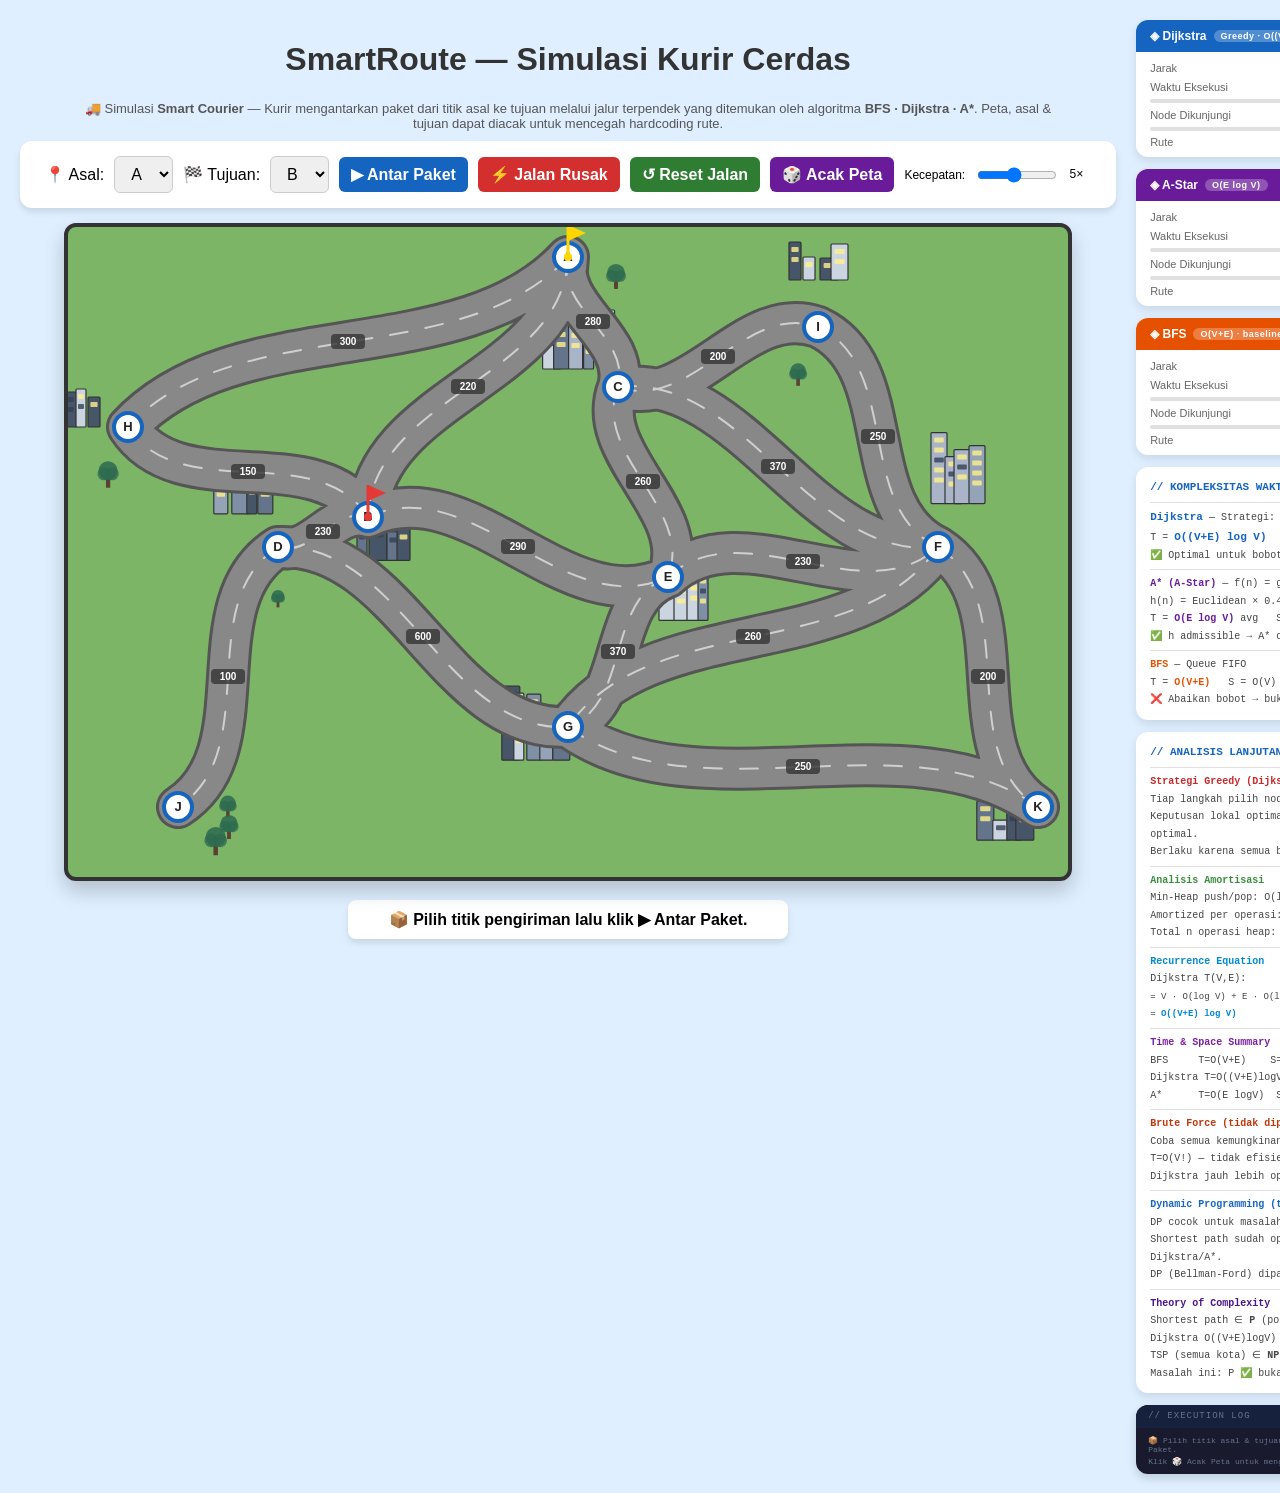
==== commit 4e5571ee: "Final" ====
--- a/index.html
+++ b/index.html
@@ -4,38 +4,46 @@
 <head>
   <meta charset="UTF-8" />
   <meta name="viewport" content="width=device-width, initial-scale=1.0" />
-  <title>SmartRoute — Simulasi Rute</title>
+  <title>SmartRoute — Simulasi Kurir Cerdas | PAA 2026 UMRAH</title>
   <link rel="stylesheet" href="style.css" />
 </head>
 
 <body>
 
   <div id="left-col">
-    <h1>SmartRoute — Simulasi Rute</h1>
-
+    <h1>SmartRoute — Simulasi Kurir Cerdas</h1>
+    <p style="margin-bottom:10px;color:#555;font-size:13px;text-align:center;max-width:1000px;">
+      🚚 Simulasi <b>Smart Courier</b> — Kurir mengantarkan paket dari titik asal ke tujuan
+      melalui jalur terpendek yang ditemukan oleh algoritma <b>BFS · Dijkstra · A*</b>.
+      Peta, asal &amp; tujuan dapat diacak untuk mencegah hardcoding rute.
+    </p>
+
+    <!-- Panel kontrol -->
     <div class="panel">
-      <label>Start:</label>
+      <label>📍 Asal:</label>
       <select id="start"></select>
-      <label>Tujuan:</label>
+      <label>🏁 Tujuan:</label>
       <select id="end"></select>
-      <button id="run-btn" onclick="startSimulation()">▶ Cari Rute Terbaik</button>
+      <button id="run-btn" onclick="startSimulation()">▶ Antar Paket</button>
       <button class="danger-btn" onclick="generateBrokenRoads()">⚡ Jalan Rusak</button>
       <button class="reset-btn" onclick="resetRoads()">↺ Reset Jalan</button>
       <button class="random-btn" onclick="randomizeMap()">🎲 Acak Peta</button>
       <label style="font-size:12px;">Kecepatan:</label>
       <input type="range" id="speed-range" min="1" max="10" value="5" style="width:80px;"
-        oninput="SPEED=+this.value;document.getElementById('speed-val').textContent=this.value+'×'" />
+        oninput="SPEED=+this.value; document.getElementById('speed-val').textContent=this.value+'×'" />
       <span id="speed-val" style="font-size:12px;font-family:monospace;min-width:22px;">5×</span>
     </div>
 
+    <!-- SVG Map -->
     <div id="svg-wrap">
       <div id="step-ctr"></div>
+
       <svg id="map" width="1000" height="650">
 
-        <!-- dekorasi (pohon, gedung) -->
+        <!-- Dekorasi: pohon & gedung (tidak di atas jalan) -->
         <g id="deco-layer"></g>
 
-        <!-- lapisan jalan -->
+        <!-- Lapisan jalan: shadow + aspal + marka -->
         <path id="road-layer-1" stroke="#555" stroke-width="44" fill="none" stroke-linecap="round"
           stroke-linejoin="round" />
         <path id="road-layer-2" stroke="#888" stroke-width="38" fill="none" stroke-linecap="round"
@@ -43,15 +51,15 @@
         <path id="road-layer-3" stroke="white" stroke-width="2" fill="none" stroke-linecap="round"
           stroke-linejoin="round" stroke-dasharray="18 18" opacity="0.6" />
 
-        <!-- visited overlays -->
+        <!-- Visited overlays: BFS (oranye), Dijkstra (biru), A* (ungu) -->
         <g id="visited-bfs-layer"></g>
         <g id="visited-d-layer"></g>
         <g id="visited-a-layer"></g>
 
-        <!-- label nilai node (step-by-step) -->
+        <!-- Label nilai step-by-step di atas node (dist= / f= / hop=) -->
         <g id="node-labels-layer"></g>
 
-        <!-- jalur hasil algoritma -->
+        <!-- Jalur hasil algoritma -->
         <path id="path-bfs" stroke="#f59e0b" stroke-width="5" fill="none" stroke-linecap="round" stroke-linejoin="round"
           stroke-dasharray="10 6" opacity="0" />
         <path id="path-dijkstra" stroke="#1565c0" stroke-width="6" fill="none" stroke-linecap="round"
@@ -59,27 +67,27 @@
         <path id="path-astar" stroke="#6a1b9a" stroke-width="6" fill="none" stroke-linecap="round"
           stroke-linejoin="round" stroke-dasharray="16 8" opacity="0" />
 
-        <!-- jalan rusak -->
+        <!-- Jalan rusak -->
         <g id="broken-roads-layer"></g>
 
-        <!-- highlight merah (dari original) -->
+        <!-- Highlight merah rute aktif mobil -->
         <path id="highlight-path" stroke="#e53935" stroke-width="6" fill="none" stroke-linecap="round"
           stroke-linejoin="round" opacity="0" />
 
-        <!-- bobot -->
+        <!-- Bobot edge -->
         <g id="weight-labels-layer"></g>
 
-        <!-- nodes -->
+        <!-- Node & label -->
         <g id="nodes-group"></g>
 
-        <!-- flag kuning = source (sesuai RPM) -->
+        <!-- Bendera KUNING = source (sesuai RPM) -->
         <g id="flag-start" opacity="0">
           <line x1="0" y1="0" x2="0" y2="-32" stroke="#ffd600" stroke-width="3" />
           <polygon points="0,-32 18,-24 0,-16" fill="#ffd600" />
           <circle cx="0" cy="0" r="4" fill="#ffd600" />
         </g>
 
-        <!-- flag merah = destination (sesuai RPM) -->
+        <!-- Bendera MERAH = destination (sesuai RPM) -->
         <g id="flag-end" opacity="0">
           <line x1="0" y1="0" x2="0" y2="-32" stroke="#e53935" stroke-width="3" />
           <polygon points="0,-32 18,-24 0,-16" fill="#e53935" />
@@ -87,19 +95,21 @@
         </g>
 
         <!--
-        CAR — dipisah menjadi 2 elemen:
-
-        1. car-body  → ikut animateMotion + rotate="auto"
-                        hanya bodi + jendela + lampu
-                        TIDAK ada roda di sini
-
-        2. car-wheels → posisi di-update manual via requestAnimationFrame
-                         roda berputar dengan CSS, TIDAK ikut rotate path
-                         sehingga tidak "muter-muter"
+        MOBIL — dipisah menjadi 2 elemen untuk fix muter-muter:
+
+        car-body:
+          - ikut animateMotion + rotate="auto"
+          - hanya bodi, jendela, lampu
+          - TIDAK ada roda (agar tidak konflik dengan wheel spin)
+
+        car-wheels:
+          - TIDAK pakai animateMotion
+          - posisi di-update manual via requestAnimationFrame
+          - roda spin via CSS @keyframes (toggle saat bergerak saja)
       -->
 
         <!-- BODI MOBIL -->
-        <g id="car-body" opacity="1">
+        <g id="car-body" opacity="0">
           <ellipse cx="0" cy="4" rx="13" ry="5" fill="rgba(0,0,0,0.3)" />
           <rect x="-14" y="-9" width="28" height="15" fill="#e53935" rx="4" />
           <rect x="-11" y="-8" width="10" height="8" fill="#b3c8e8" rx="2" opacity="0.85" />
@@ -108,9 +118,8 @@
           <circle cx="9" cy="-10" r="2" fill="#fff9c4" opacity="0.9" />
         </g>
 
-        <!-- RODA MOBIL — berputar CSS, posisi di-update manual -->
+        <!-- RODA MOBIL (posisi manual, spin CSS) -->
         <g id="car-wheels" opacity="0">
-          <!-- roda kiri -->
           <g transform="translate(-7,6)">
             <circle cx="0" cy="0" r="4.5" fill="#111" />
             <g class="wheel-inner">
@@ -118,7 +127,6 @@
               <line x1="0" y1="-3" x2="0" y2="3" stroke="white" stroke-width="1.2" />
             </g>
           </g>
-          <!-- roda kanan -->
           <g transform="translate(7,6)">
             <circle cx="0" cy="0" r="4.5" fill="#111" />
             <g class="wheel-inner">
@@ -131,31 +139,41 @@
       </svg>
     </div>
 
-    <div id="result">Pilih rute lalu klik <b>▶ Cari Rute Terbaik</b>.</div>
+    <!-- Result box -->
+    <div id="result">📦 Pilih titik pengiriman lalu klik <b>▶ Antar Paket</b>.</div>
   </div>
 
-  <!-- ═══════════════════════════════════════════════
+  <!-- ══════════════════════════════════════════════════
      PANEL KANAN
-     ═══════════════════════════════════════════════ -->
+     ══════════════════════════════════════════════════ -->
   <div id="right-panel">
 
     <!-- Dijkstra card -->
     <div class="algo-card" id="card-d">
-      <div class="algo-card-head dijkstra">◈ Dijkstra <span class="badge">O((V+E)logV)</span></div>
+      <div class="algo-card-head dijkstra">
+        ◈ Dijkstra <span class="badge">Greedy · O((V+E) log V)</span>
+      </div>
       <div class="algo-card-body">
-        <div class="metric-row"><span class="metric-label">Jarak</span> <span class="metric-val" id="d-dist">—</span>
-        </div>
-        <div class="metric-row"><span class="metric-label">Waktu</span> <span class="metric-val" id="d-time">—</span>
+        <div class="metric-row">
+          <span class="metric-label">Jarak</span>
+          <span class="metric-val" id="d-dist">—</span>
+        </div>
+        <div class="metric-row">
+          <span class="metric-label">Waktu Eksekusi</span>
+          <span class="metric-val" id="d-time">—</span>
         </div>
         <div class="metric-bar-wrap">
           <div class="metric-bar d" id="bar-d-time"></div>
         </div>
-        <div class="metric-row"><span class="metric-label">Node dikunjungi</span><span class="metric-val"
-            id="d-nodes">—</span></div>
+        <div class="metric-row">
+          <span class="metric-label">Node Dikunjungi</span>
+          <span class="metric-val" id="d-nodes">—</span>
+        </div>
         <div class="metric-bar-wrap">
           <div class="metric-bar d" id="bar-d-nodes"></div>
         </div>
-        <div class="metric-row"><span class="metric-label">Rute</span>
+        <div class="metric-row">
+          <span class="metric-label">Rute</span>
           <span class="metric-val" id="d-path"
             style="font-size:9px;max-width:170px;overflow:hidden;text-overflow:ellipsis;white-space:nowrap;">—</span>
         </div>
@@ -164,21 +182,30 @@
 
     <!-- A* card -->
     <div class="algo-card" id="card-a">
-      <div class="algo-card-head astar">◈ A-Star <span class="badge">O(E log V)</span></div>
+      <div class="algo-card-head astar">
+        ◈ A-Star <span class="badge">O(E log V)</span>
+      </div>
       <div class="algo-card-body">
-        <div class="metric-row"><span class="metric-label">Jarak</span> <span class="metric-val" id="a-dist">—</span>
-        </div>
-        <div class="metric-row"><span class="metric-label">Waktu</span> <span class="metric-val" id="a-time">—</span>
+        <div class="metric-row">
+          <span class="metric-label">Jarak</span>
+          <span class="metric-val" id="a-dist">—</span>
+        </div>
+        <div class="metric-row">
+          <span class="metric-label">Waktu Eksekusi</span>
+          <span class="metric-val" id="a-time">—</span>
         </div>
         <div class="metric-bar-wrap">
           <div class="metric-bar a" id="bar-a-time"></div>
         </div>
-        <div class="metric-row"><span class="metric-label">Node dikunjungi</span><span class="metric-val"
-            id="a-nodes">—</span></div>
+        <div class="metric-row">
+          <span class="metric-label">Node Dikunjungi</span>
+          <span class="metric-val" id="a-nodes">—</span>
+        </div>
         <div class="metric-bar-wrap">
           <div class="metric-bar a" id="bar-a-nodes"></div>
         </div>
-        <div class="metric-row"><span class="metric-label">Rute</span>
+        <div class="metric-row">
+          <span class="metric-label">Rute</span>
           <span class="metric-val" id="a-path"
             style="font-size:9px;max-width:170px;overflow:hidden;text-overflow:ellipsis;white-space:nowrap;">—</span>
         </div>
@@ -187,21 +214,30 @@
 
     <!-- BFS card (baseline) -->
     <div class="algo-card" id="card-b">
-      <div class="algo-card-head bfs">◈ BFS <span class="badge">O(V+E) · baseline</span></div>
+      <div class="algo-card-head bfs">
+        ◈ BFS <span class="badge">O(V+E) · baseline</span>
+      </div>
       <div class="algo-card-body">
-        <div class="metric-row"><span class="metric-label">Jarak</span> <span class="metric-val" id="b-dist">—</span>
-        </div>
-        <div class="metric-row"><span class="metric-label">Waktu</span> <span class="metric-val" id="b-time">—</span>
+        <div class="metric-row">
+          <span class="metric-label">Jarak</span>
+          <span class="metric-val" id="b-dist">—</span>
+        </div>
+        <div class="metric-row">
+          <span class="metric-label">Waktu Eksekusi</span>
+          <span class="metric-val" id="b-time">—</span>
         </div>
         <div class="metric-bar-wrap">
           <div class="metric-bar b" id="bar-b-time"></div>
         </div>
-        <div class="metric-row"><span class="metric-label">Node dikunjungi</span><span class="metric-val"
-            id="b-nodes">—</span></div>
+        <div class="metric-row">
+          <span class="metric-label">Node Dikunjungi</span>
+          <span class="metric-val" id="b-nodes">—</span>
+        </div>
         <div class="metric-bar-wrap">
           <div class="metric-bar b" id="bar-b-nodes"></div>
         </div>
-        <div class="metric-row"><span class="metric-label">Rute</span>
+        <div class="metric-row">
+          <span class="metric-label">Rute</span>
           <span class="metric-val" id="b-path"
             style="font-size:9px;max-width:170px;overflow:hidden;text-overflow:ellipsis;white-space:nowrap;">—</span>
         </div>
@@ -212,41 +248,64 @@
     <div class="complexity-box">
       <div class="ct">// KOMPLEKSITAS WAKTU</div>
       <hr />
-      <span class="ct">Dijkstra</span> — Min-Heap Binary<br />
+      <span class="ct">Dijkstra</span> — Strategi: <b class="ct">Greedy</b> · Min-Heap<br />
       T = <b class="ct">O((V+E) log V)</b> &nbsp; S = O(V)<br />
       ✅ Optimal untuk bobot ≥ 0<br />
       <hr />
-      <span class="ca">A* (A-Star)</span> — f(n)=g(n)+h(n)<br />
-      h(n) = Euclidean×0.40 <span class="cg">[admissible]</span><br />
+      <span class="ca">A* (A-Star)</span> — f(n) = g(n) + h(n)<br />
+      h(n) = Euclidean × 0.40 <span class="cg">[admissible]</span><br />
       T = <b class="ca">O(E log V)</b> avg &nbsp; S = O(V)<br />
       ✅ h admissible → A* optimal<br />
       <hr />
-      <span class="cb">BFS</span> — Queue (FIFO)<br />
+      <span class="cb">BFS</span> — Queue FIFO<br />
       T = <b class="cb">O(V+E)</b> &nbsp; S = O(V)<br />
       ❌ Abaikan bobot → bukan terpendek
     </div>
 
-    <!-- Analisis Amortisasi & Recurrence (materi PAA Mg 4-5) -->
+    <!-- Analisis Amortisasi & Recurrence (materi PAA) -->
     <div class="complexity-box" id="extra-analysis">
       <div class="ct">// ANALISIS LANJUTAN</div>
+      <hr />
+      <b style="color:#c62828;">Strategi Greedy (Dijkstra)</b><br />
+      Tiap langkah pilih node dengan dist terkecil.<br />
+      Keputusan lokal optimal → solusi global optimal.<br />
+      Berlaku karena semua bobot ≥ 0 (non-negatif).<br />
       <hr />
       <b style="color:#388e3c;">Analisis Amortisasi</b><br />
       Min-Heap push/pop: O(log n) worst case<br />
       Amortized per operasi: <b style="color:#388e3c;">O(log n)</b><br />
-      Total n operasi: O(n log n)<br />
+      Total n operasi heap: O(n log n)<br />
       <hr />
       <b style="color:#0288d1;">Recurrence Equation</b><br />
-      Dijkstra via T(n):<br />
-      <span style="font-family:monospace;font-size:9px;">T(V,E) = V·O(log V) + E·O(log V)</span><br />
-      &nbsp;&nbsp;&nbsp;&nbsp;&nbsp;&nbsp;&nbsp;&nbsp;&nbsp;&nbsp;= <b style="color:#0288d1;">O((V+E) log V)</b><br />
-      <hr />
-      <b style="color:#7b1fa2;">Time & Space Complexity</b><br />
-      BFS &nbsp;&nbsp; T=O(V+E) &nbsp; S=O(V)<br />
+      Dijkstra T(V,E):<br />
+      <span style="font-size:9px;font-family:monospace;">
+        = V · O(log V) + E · O(log V)<br />
+        = <b style="color:#0288d1;">O((V+E) log V)</b>
+      </span><br />
+      <hr />
+      <b style="color:#7b1fa2;">Time &amp; Space Summary</b><br />
+      BFS &nbsp;&nbsp;&nbsp; T=O(V+E) &nbsp;&nbsp; S=O(V)<br />
       Dijkstra T=O((V+E)logV) S=O(V)<br />
-      A* &nbsp;&nbsp;&nbsp; T=O(E logV) &nbsp;S=O(V)
-    </div>
-
-    <!-- Comparison table -->
+      A* &nbsp;&nbsp;&nbsp;&nbsp; T=O(E logV) &nbsp;S=O(V)<br />
+      <hr />
+      <b style="color:#bf360c;">Brute Force (tidak dipakai)</b><br />
+      Coba semua kemungkinan jalur.<br />
+      T=O(V!) — tidak efisien untuk graf besar.<br />
+      Dijkstra jauh lebih optimal.<br />
+      <hr />
+      <b style="color:#1565c0;">Dynamic Programming (tidak dipakai)</b><br />
+      DP cocok untuk masalah overlapping subproblem.<br />
+      Shortest path sudah optimal dengan Dijkstra/A*.<br />
+      DP (Bellman-Ford) dipakai jika bobot negatif.<br />
+      <hr />
+      <b style="color:#4a148c;">Theory of Complexity</b><br />
+      Shortest path ∈ <b>P</b> (polynomial time).<br />
+      Dijkstra O((V+E)logV) — solvable efisien.<br />
+      TSP (semua kota) ∈ <b>NP-Hard</b> — berbeda.<br />
+      Masalah ini: P ✅ bukan NP-Hard.
+    </div>
+
+    <!-- Tabel perbandingan -->
     <div class="cmp-table-wrap" id="cmp-table">
       <table>
         <tr>
@@ -260,7 +319,7 @@
       </table>
     </div>
 
-    <!-- Winner -->
+    <!-- Winner badge -->
     <div class="winner-badge" id="winner-badge">
       <div class="wt" id="winner-title"></div>
       <div class="ws" id="winner-sub"></div>
@@ -269,19 +328,19 @@
     <!-- Evaluasi algoritma -->
     <div id="eval-box"></div>
 
-    <!-- Log -->
+    <!-- Execution log -->
     <div class="log-box">
       <div class="log-head">
         <span>// EXECUTION LOG</span>
         <span class="log-clr" onclick="clearLog()">✕ clear</span>
       </div>
       <div class="log-body" id="log-body">
-        <div class="ll inf">Pilih titik awal &amp; tujuan → klik ▶ Cari Rute Terbaik.</div>
+        <div class="ll inf">📦 Pilih titik asal &amp; tujuan pengiriman → klik ▶ Antar Paket.</div>
         <div class="ll inf">Klik 🎲 Acak Peta untuk mengacak peta, start &amp; end.</div>
       </div>
     </div>
 
-  </div>
+  </div><!-- /right-panel -->
 
   <script src="main.js"></script>
 </body>
--- a/style.css
+++ b/style.css
@@ -120,7 +120,8 @@
   stroke-linecap: round;
 }
 
-/* ── CAR WHEELS — spin hanya roda, tidak ikut rotate path ── */
+/* ── CAR WHEELS — hanya roda yang spin, BUKAN body ── */
+/* wheel-spin di-toggle via JS classList saat moveCar saja */
 .wheel-inner {
   transform-origin: 0px 0px;
 }
@@ -131,11 +132,11 @@
 
 @keyframes spinning {
   from {
-    transform: rotate(0deg)
+    transform: rotate(0deg);
   }
 
   to {
-    transform: rotate(360deg)
+    transform: rotate(360deg);
   }
 }
 
@@ -175,7 +176,7 @@
   min-width: 400px;
 }
 
-/* ── STEP COUNTER ── */
+/* ── STEP COUNTER overlay di atas SVG ── */
 #svg-wrap {
   position: relative;
 }
@@ -192,6 +193,7 @@
   padding: 4px 12px;
   border-radius: 6px;
   pointer-events: none;
+  z-index: 10;
 }
 
 /* ── LEFT COLUMN ── */
@@ -202,14 +204,14 @@
   flex-shrink: 0;
 }
 
-/* ══════════════════════════════════════════════════════
+/* ══════════════════════════════════════════
    PANEL KANAN
-   ══════════════════════════════════════════════════════ */
+   ══════════════════════════════════════════ */
 #right-panel {
   display: flex;
   flex-direction: column;
   gap: 12px;
-  min-width: 300px;
+  min-width: 305px;
   max-width: 340px;
   align-self: flex-start;
 }
@@ -317,7 +319,7 @@
   box-shadow: 0 4px 10px rgba(0, 0, 0, 0.1);
   padding: 11px 14px;
   font-size: 10px;
-  line-height: 1.7;
+  line-height: 1.75;
   color: #444;
   font-family: monospace;
 }
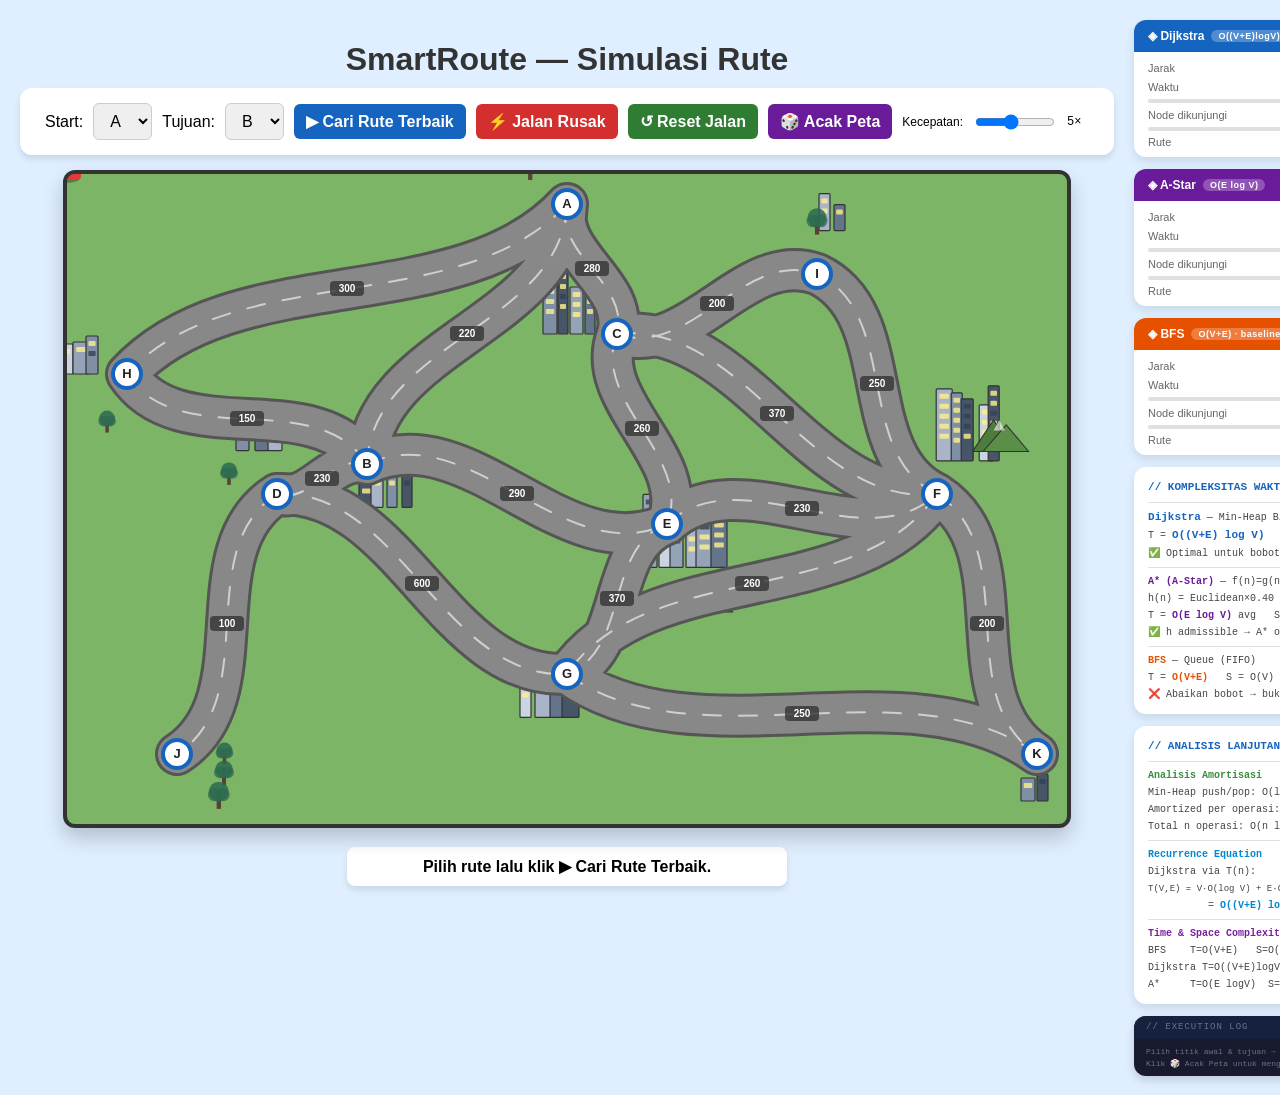
==== commit a17703a6: "Revert "Final" This reverts commit 4e5571ee5fc1b3339411f41e530493395f27dbc7." ====
--- a/index.html
+++ b/index.html
@@ -4,46 +4,38 @@
 <head>
   <meta charset="UTF-8" />
   <meta name="viewport" content="width=device-width, initial-scale=1.0" />
-  <title>SmartRoute — Simulasi Kurir Cerdas | PAA 2026 UMRAH</title>
+  <title>SmartRoute — Simulasi Rute</title>
   <link rel="stylesheet" href="style.css" />
 </head>
 
 <body>
 
   <div id="left-col">
-    <h1>SmartRoute — Simulasi Kurir Cerdas</h1>
-    <p style="margin-bottom:10px;color:#555;font-size:13px;text-align:center;max-width:1000px;">
-      🚚 Simulasi <b>Smart Courier</b> — Kurir mengantarkan paket dari titik asal ke tujuan
-      melalui jalur terpendek yang ditemukan oleh algoritma <b>BFS · Dijkstra · A*</b>.
-      Peta, asal &amp; tujuan dapat diacak untuk mencegah hardcoding rute.
-    </p>
-
-    <!-- Panel kontrol -->
+    <h1>SmartRoute — Simulasi Rute</h1>
+
     <div class="panel">
-      <label>📍 Asal:</label>
+      <label>Start:</label>
       <select id="start"></select>
-      <label>🏁 Tujuan:</label>
+      <label>Tujuan:</label>
       <select id="end"></select>
-      <button id="run-btn" onclick="startSimulation()">▶ Antar Paket</button>
+      <button id="run-btn" onclick="startSimulation()">▶ Cari Rute Terbaik</button>
       <button class="danger-btn" onclick="generateBrokenRoads()">⚡ Jalan Rusak</button>
       <button class="reset-btn" onclick="resetRoads()">↺ Reset Jalan</button>
       <button class="random-btn" onclick="randomizeMap()">🎲 Acak Peta</button>
       <label style="font-size:12px;">Kecepatan:</label>
       <input type="range" id="speed-range" min="1" max="10" value="5" style="width:80px;"
-        oninput="SPEED=+this.value; document.getElementById('speed-val').textContent=this.value+'×'" />
+        oninput="SPEED=+this.value;document.getElementById('speed-val').textContent=this.value+'×'" />
       <span id="speed-val" style="font-size:12px;font-family:monospace;min-width:22px;">5×</span>
     </div>
 
-    <!-- SVG Map -->
     <div id="svg-wrap">
       <div id="step-ctr"></div>
-
       <svg id="map" width="1000" height="650">
 
-        <!-- Dekorasi: pohon & gedung (tidak di atas jalan) -->
+        <!-- dekorasi (pohon, gedung) -->
         <g id="deco-layer"></g>
 
-        <!-- Lapisan jalan: shadow + aspal + marka -->
+        <!-- lapisan jalan -->
         <path id="road-layer-1" stroke="#555" stroke-width="44" fill="none" stroke-linecap="round"
           stroke-linejoin="round" />
         <path id="road-layer-2" stroke="#888" stroke-width="38" fill="none" stroke-linecap="round"
@@ -51,15 +43,15 @@
         <path id="road-layer-3" stroke="white" stroke-width="2" fill="none" stroke-linecap="round"
           stroke-linejoin="round" stroke-dasharray="18 18" opacity="0.6" />
 
-        <!-- Visited overlays: BFS (oranye), Dijkstra (biru), A* (ungu) -->
+        <!-- visited overlays -->
         <g id="visited-bfs-layer"></g>
         <g id="visited-d-layer"></g>
         <g id="visited-a-layer"></g>
 
-        <!-- Label nilai step-by-step di atas node (dist= / f= / hop=) -->
+        <!-- label nilai node (step-by-step) -->
         <g id="node-labels-layer"></g>
 
-        <!-- Jalur hasil algoritma -->
+        <!-- jalur hasil algoritma -->
         <path id="path-bfs" stroke="#f59e0b" stroke-width="5" fill="none" stroke-linecap="round" stroke-linejoin="round"
           stroke-dasharray="10 6" opacity="0" />
         <path id="path-dijkstra" stroke="#1565c0" stroke-width="6" fill="none" stroke-linecap="round"
@@ -67,27 +59,27 @@
         <path id="path-astar" stroke="#6a1b9a" stroke-width="6" fill="none" stroke-linecap="round"
           stroke-linejoin="round" stroke-dasharray="16 8" opacity="0" />
 
-        <!-- Jalan rusak -->
+        <!-- jalan rusak -->
         <g id="broken-roads-layer"></g>
 
-        <!-- Highlight merah rute aktif mobil -->
+        <!-- highlight merah (dari original) -->
         <path id="highlight-path" stroke="#e53935" stroke-width="6" fill="none" stroke-linecap="round"
           stroke-linejoin="round" opacity="0" />
 
-        <!-- Bobot edge -->
+        <!-- bobot -->
         <g id="weight-labels-layer"></g>
 
-        <!-- Node & label -->
+        <!-- nodes -->
         <g id="nodes-group"></g>
 
-        <!-- Bendera KUNING = source (sesuai RPM) -->
+        <!-- flag kuning = source (sesuai RPM) -->
         <g id="flag-start" opacity="0">
           <line x1="0" y1="0" x2="0" y2="-32" stroke="#ffd600" stroke-width="3" />
           <polygon points="0,-32 18,-24 0,-16" fill="#ffd600" />
           <circle cx="0" cy="0" r="4" fill="#ffd600" />
         </g>
 
-        <!-- Bendera MERAH = destination (sesuai RPM) -->
+        <!-- flag merah = destination (sesuai RPM) -->
         <g id="flag-end" opacity="0">
           <line x1="0" y1="0" x2="0" y2="-32" stroke="#e53935" stroke-width="3" />
           <polygon points="0,-32 18,-24 0,-16" fill="#e53935" />
@@ -95,21 +87,19 @@
         </g>
 
         <!--
-        MOBIL — dipisah menjadi 2 elemen untuk fix muter-muter:
-
-        car-body:
-          - ikut animateMotion + rotate="auto"
-          - hanya bodi, jendela, lampu
-          - TIDAK ada roda (agar tidak konflik dengan wheel spin)
-
-        car-wheels:
-          - TIDAK pakai animateMotion
-          - posisi di-update manual via requestAnimationFrame
-          - roda spin via CSS @keyframes (toggle saat bergerak saja)
+        CAR — dipisah menjadi 2 elemen:
+
+        1. car-body  → ikut animateMotion + rotate="auto"
+                        hanya bodi + jendela + lampu
+                        TIDAK ada roda di sini
+
+        2. car-wheels → posisi di-update manual via requestAnimationFrame
+                         roda berputar dengan CSS, TIDAK ikut rotate path
+                         sehingga tidak "muter-muter"
       -->
 
         <!-- BODI MOBIL -->
-        <g id="car-body" opacity="0">
+        <g id="car-body" opacity="1">
           <ellipse cx="0" cy="4" rx="13" ry="5" fill="rgba(0,0,0,0.3)" />
           <rect x="-14" y="-9" width="28" height="15" fill="#e53935" rx="4" />
           <rect x="-11" y="-8" width="10" height="8" fill="#b3c8e8" rx="2" opacity="0.85" />
@@ -118,8 +108,9 @@
           <circle cx="9" cy="-10" r="2" fill="#fff9c4" opacity="0.9" />
         </g>
 
-        <!-- RODA MOBIL (posisi manual, spin CSS) -->
+        <!-- RODA MOBIL — berputar CSS, posisi di-update manual -->
         <g id="car-wheels" opacity="0">
+          <!-- roda kiri -->
           <g transform="translate(-7,6)">
             <circle cx="0" cy="0" r="4.5" fill="#111" />
             <g class="wheel-inner">
@@ -127,6 +118,7 @@
               <line x1="0" y1="-3" x2="0" y2="3" stroke="white" stroke-width="1.2" />
             </g>
           </g>
+          <!-- roda kanan -->
           <g transform="translate(7,6)">
             <circle cx="0" cy="0" r="4.5" fill="#111" />
             <g class="wheel-inner">
@@ -139,41 +131,31 @@
       </svg>
     </div>
 
-    <!-- Result box -->
-    <div id="result">📦 Pilih titik pengiriman lalu klik <b>▶ Antar Paket</b>.</div>
+    <div id="result">Pilih rute lalu klik <b>▶ Cari Rute Terbaik</b>.</div>
   </div>
 
-  <!-- ══════════════════════════════════════════════════
+  <!-- ═══════════════════════════════════════════════
      PANEL KANAN
-     ══════════════════════════════════════════════════ -->
+     ═══════════════════════════════════════════════ -->
   <div id="right-panel">
 
     <!-- Dijkstra card -->
     <div class="algo-card" id="card-d">
-      <div class="algo-card-head dijkstra">
-        ◈ Dijkstra <span class="badge">Greedy · O((V+E) log V)</span>
-      </div>
+      <div class="algo-card-head dijkstra">◈ Dijkstra <span class="badge">O((V+E)logV)</span></div>
       <div class="algo-card-body">
-        <div class="metric-row">
-          <span class="metric-label">Jarak</span>
-          <span class="metric-val" id="d-dist">—</span>
-        </div>
-        <div class="metric-row">
-          <span class="metric-label">Waktu Eksekusi</span>
-          <span class="metric-val" id="d-time">—</span>
+        <div class="metric-row"><span class="metric-label">Jarak</span> <span class="metric-val" id="d-dist">—</span>
+        </div>
+        <div class="metric-row"><span class="metric-label">Waktu</span> <span class="metric-val" id="d-time">—</span>
         </div>
         <div class="metric-bar-wrap">
           <div class="metric-bar d" id="bar-d-time"></div>
         </div>
-        <div class="metric-row">
-          <span class="metric-label">Node Dikunjungi</span>
-          <span class="metric-val" id="d-nodes">—</span>
-        </div>
+        <div class="metric-row"><span class="metric-label">Node dikunjungi</span><span class="metric-val"
+            id="d-nodes">—</span></div>
         <div class="metric-bar-wrap">
           <div class="metric-bar d" id="bar-d-nodes"></div>
         </div>
-        <div class="metric-row">
-          <span class="metric-label">Rute</span>
+        <div class="metric-row"><span class="metric-label">Rute</span>
           <span class="metric-val" id="d-path"
             style="font-size:9px;max-width:170px;overflow:hidden;text-overflow:ellipsis;white-space:nowrap;">—</span>
         </div>
@@ -182,30 +164,21 @@
 
     <!-- A* card -->
     <div class="algo-card" id="card-a">
-      <div class="algo-card-head astar">
-        ◈ A-Star <span class="badge">O(E log V)</span>
-      </div>
+      <div class="algo-card-head astar">◈ A-Star <span class="badge">O(E log V)</span></div>
       <div class="algo-card-body">
-        <div class="metric-row">
-          <span class="metric-label">Jarak</span>
-          <span class="metric-val" id="a-dist">—</span>
-        </div>
-        <div class="metric-row">
-          <span class="metric-label">Waktu Eksekusi</span>
-          <span class="metric-val" id="a-time">—</span>
+        <div class="metric-row"><span class="metric-label">Jarak</span> <span class="metric-val" id="a-dist">—</span>
+        </div>
+        <div class="metric-row"><span class="metric-label">Waktu</span> <span class="metric-val" id="a-time">—</span>
         </div>
         <div class="metric-bar-wrap">
           <div class="metric-bar a" id="bar-a-time"></div>
         </div>
-        <div class="metric-row">
-          <span class="metric-label">Node Dikunjungi</span>
-          <span class="metric-val" id="a-nodes">—</span>
-        </div>
+        <div class="metric-row"><span class="metric-label">Node dikunjungi</span><span class="metric-val"
+            id="a-nodes">—</span></div>
         <div class="metric-bar-wrap">
           <div class="metric-bar a" id="bar-a-nodes"></div>
         </div>
-        <div class="metric-row">
-          <span class="metric-label">Rute</span>
+        <div class="metric-row"><span class="metric-label">Rute</span>
           <span class="metric-val" id="a-path"
             style="font-size:9px;max-width:170px;overflow:hidden;text-overflow:ellipsis;white-space:nowrap;">—</span>
         </div>
@@ -214,30 +187,21 @@
 
     <!-- BFS card (baseline) -->
     <div class="algo-card" id="card-b">
-      <div class="algo-card-head bfs">
-        ◈ BFS <span class="badge">O(V+E) · baseline</span>
-      </div>
+      <div class="algo-card-head bfs">◈ BFS <span class="badge">O(V+E) · baseline</span></div>
       <div class="algo-card-body">
-        <div class="metric-row">
-          <span class="metric-label">Jarak</span>
-          <span class="metric-val" id="b-dist">—</span>
-        </div>
-        <div class="metric-row">
-          <span class="metric-label">Waktu Eksekusi</span>
-          <span class="metric-val" id="b-time">—</span>
+        <div class="metric-row"><span class="metric-label">Jarak</span> <span class="metric-val" id="b-dist">—</span>
+        </div>
+        <div class="metric-row"><span class="metric-label">Waktu</span> <span class="metric-val" id="b-time">—</span>
         </div>
         <div class="metric-bar-wrap">
           <div class="metric-bar b" id="bar-b-time"></div>
         </div>
-        <div class="metric-row">
-          <span class="metric-label">Node Dikunjungi</span>
-          <span class="metric-val" id="b-nodes">—</span>
-        </div>
+        <div class="metric-row"><span class="metric-label">Node dikunjungi</span><span class="metric-val"
+            id="b-nodes">—</span></div>
         <div class="metric-bar-wrap">
           <div class="metric-bar b" id="bar-b-nodes"></div>
         </div>
-        <div class="metric-row">
-          <span class="metric-label">Rute</span>
+        <div class="metric-row"><span class="metric-label">Rute</span>
           <span class="metric-val" id="b-path"
             style="font-size:9px;max-width:170px;overflow:hidden;text-overflow:ellipsis;white-space:nowrap;">—</span>
         </div>
@@ -248,64 +212,41 @@
     <div class="complexity-box">
       <div class="ct">// KOMPLEKSITAS WAKTU</div>
       <hr />
-      <span class="ct">Dijkstra</span> — Strategi: <b class="ct">Greedy</b> · Min-Heap<br />
+      <span class="ct">Dijkstra</span> — Min-Heap Binary<br />
       T = <b class="ct">O((V+E) log V)</b> &nbsp; S = O(V)<br />
       ✅ Optimal untuk bobot ≥ 0<br />
       <hr />
-      <span class="ca">A* (A-Star)</span> — f(n) = g(n) + h(n)<br />
-      h(n) = Euclidean × 0.40 <span class="cg">[admissible]</span><br />
+      <span class="ca">A* (A-Star)</span> — f(n)=g(n)+h(n)<br />
+      h(n) = Euclidean×0.40 <span class="cg">[admissible]</span><br />
       T = <b class="ca">O(E log V)</b> avg &nbsp; S = O(V)<br />
       ✅ h admissible → A* optimal<br />
       <hr />
-      <span class="cb">BFS</span> — Queue FIFO<br />
+      <span class="cb">BFS</span> — Queue (FIFO)<br />
       T = <b class="cb">O(V+E)</b> &nbsp; S = O(V)<br />
       ❌ Abaikan bobot → bukan terpendek
     </div>
 
-    <!-- Analisis Amortisasi & Recurrence (materi PAA) -->
+    <!-- Analisis Amortisasi & Recurrence (materi PAA Mg 4-5) -->
     <div class="complexity-box" id="extra-analysis">
       <div class="ct">// ANALISIS LANJUTAN</div>
-      <hr />
-      <b style="color:#c62828;">Strategi Greedy (Dijkstra)</b><br />
-      Tiap langkah pilih node dengan dist terkecil.<br />
-      Keputusan lokal optimal → solusi global optimal.<br />
-      Berlaku karena semua bobot ≥ 0 (non-negatif).<br />
       <hr />
       <b style="color:#388e3c;">Analisis Amortisasi</b><br />
       Min-Heap push/pop: O(log n) worst case<br />
       Amortized per operasi: <b style="color:#388e3c;">O(log n)</b><br />
-      Total n operasi heap: O(n log n)<br />
+      Total n operasi: O(n log n)<br />
       <hr />
       <b style="color:#0288d1;">Recurrence Equation</b><br />
-      Dijkstra T(V,E):<br />
-      <span style="font-size:9px;font-family:monospace;">
-        = V · O(log V) + E · O(log V)<br />
-        = <b style="color:#0288d1;">O((V+E) log V)</b>
-      </span><br />
-      <hr />
-      <b style="color:#7b1fa2;">Time &amp; Space Summary</b><br />
-      BFS &nbsp;&nbsp;&nbsp; T=O(V+E) &nbsp;&nbsp; S=O(V)<br />
+      Dijkstra via T(n):<br />
+      <span style="font-family:monospace;font-size:9px;">T(V,E) = V·O(log V) + E·O(log V)</span><br />
+      &nbsp;&nbsp;&nbsp;&nbsp;&nbsp;&nbsp;&nbsp;&nbsp;&nbsp;&nbsp;= <b style="color:#0288d1;">O((V+E) log V)</b><br />
+      <hr />
+      <b style="color:#7b1fa2;">Time & Space Complexity</b><br />
+      BFS &nbsp;&nbsp; T=O(V+E) &nbsp; S=O(V)<br />
       Dijkstra T=O((V+E)logV) S=O(V)<br />
-      A* &nbsp;&nbsp;&nbsp;&nbsp; T=O(E logV) &nbsp;S=O(V)<br />
-      <hr />
-      <b style="color:#bf360c;">Brute Force (tidak dipakai)</b><br />
-      Coba semua kemungkinan jalur.<br />
-      T=O(V!) — tidak efisien untuk graf besar.<br />
-      Dijkstra jauh lebih optimal.<br />
-      <hr />
-      <b style="color:#1565c0;">Dynamic Programming (tidak dipakai)</b><br />
-      DP cocok untuk masalah overlapping subproblem.<br />
-      Shortest path sudah optimal dengan Dijkstra/A*.<br />
-      DP (Bellman-Ford) dipakai jika bobot negatif.<br />
-      <hr />
-      <b style="color:#4a148c;">Theory of Complexity</b><br />
-      Shortest path ∈ <b>P</b> (polynomial time).<br />
-      Dijkstra O((V+E)logV) — solvable efisien.<br />
-      TSP (semua kota) ∈ <b>NP-Hard</b> — berbeda.<br />
-      Masalah ini: P ✅ bukan NP-Hard.
-    </div>
-
-    <!-- Tabel perbandingan -->
+      A* &nbsp;&nbsp;&nbsp; T=O(E logV) &nbsp;S=O(V)
+    </div>
+
+    <!-- Comparison table -->
     <div class="cmp-table-wrap" id="cmp-table">
       <table>
         <tr>
@@ -319,7 +260,7 @@
       </table>
     </div>
 
-    <!-- Winner badge -->
+    <!-- Winner -->
     <div class="winner-badge" id="winner-badge">
       <div class="wt" id="winner-title"></div>
       <div class="ws" id="winner-sub"></div>
@@ -328,19 +269,19 @@
     <!-- Evaluasi algoritma -->
     <div id="eval-box"></div>
 
-    <!-- Execution log -->
+    <!-- Log -->
     <div class="log-box">
       <div class="log-head">
         <span>// EXECUTION LOG</span>
         <span class="log-clr" onclick="clearLog()">✕ clear</span>
       </div>
       <div class="log-body" id="log-body">
-        <div class="ll inf">📦 Pilih titik asal &amp; tujuan pengiriman → klik ▶ Antar Paket.</div>
+        <div class="ll inf">Pilih titik awal &amp; tujuan → klik ▶ Cari Rute Terbaik.</div>
         <div class="ll inf">Klik 🎲 Acak Peta untuk mengacak peta, start &amp; end.</div>
       </div>
     </div>
 
-  </div><!-- /right-panel -->
+  </div>
 
   <script src="main.js"></script>
 </body>
--- a/style.css
+++ b/style.css
@@ -120,8 +120,7 @@
   stroke-linecap: round;
 }
 
-/* ── CAR WHEELS — hanya roda yang spin, BUKAN body ── */
-/* wheel-spin di-toggle via JS classList saat moveCar saja */
+/* ── CAR WHEELS — spin hanya roda, tidak ikut rotate path ── */
 .wheel-inner {
   transform-origin: 0px 0px;
 }
@@ -132,11 +131,11 @@
 
 @keyframes spinning {
   from {
-    transform: rotate(0deg);
+    transform: rotate(0deg)
   }
 
   to {
-    transform: rotate(360deg);
+    transform: rotate(360deg)
   }
 }
 
@@ -176,7 +175,7 @@
   min-width: 400px;
 }
 
-/* ── STEP COUNTER overlay di atas SVG ── */
+/* ── STEP COUNTER ── */
 #svg-wrap {
   position: relative;
 }
@@ -193,7 +192,6 @@
   padding: 4px 12px;
   border-radius: 6px;
   pointer-events: none;
-  z-index: 10;
 }
 
 /* ── LEFT COLUMN ── */
@@ -204,14 +202,14 @@
   flex-shrink: 0;
 }
 
-/* ══════════════════════════════════════════
+/* ══════════════════════════════════════════════════════
    PANEL KANAN
-   ══════════════════════════════════════════ */
+   ══════════════════════════════════════════════════════ */
 #right-panel {
   display: flex;
   flex-direction: column;
   gap: 12px;
-  min-width: 305px;
+  min-width: 300px;
   max-width: 340px;
   align-self: flex-start;
 }
@@ -319,7 +317,7 @@
   box-shadow: 0 4px 10px rgba(0, 0, 0, 0.1);
   padding: 11px 14px;
   font-size: 10px;
-  line-height: 1.75;
+  line-height: 1.7;
   color: #444;
   font-family: monospace;
 }
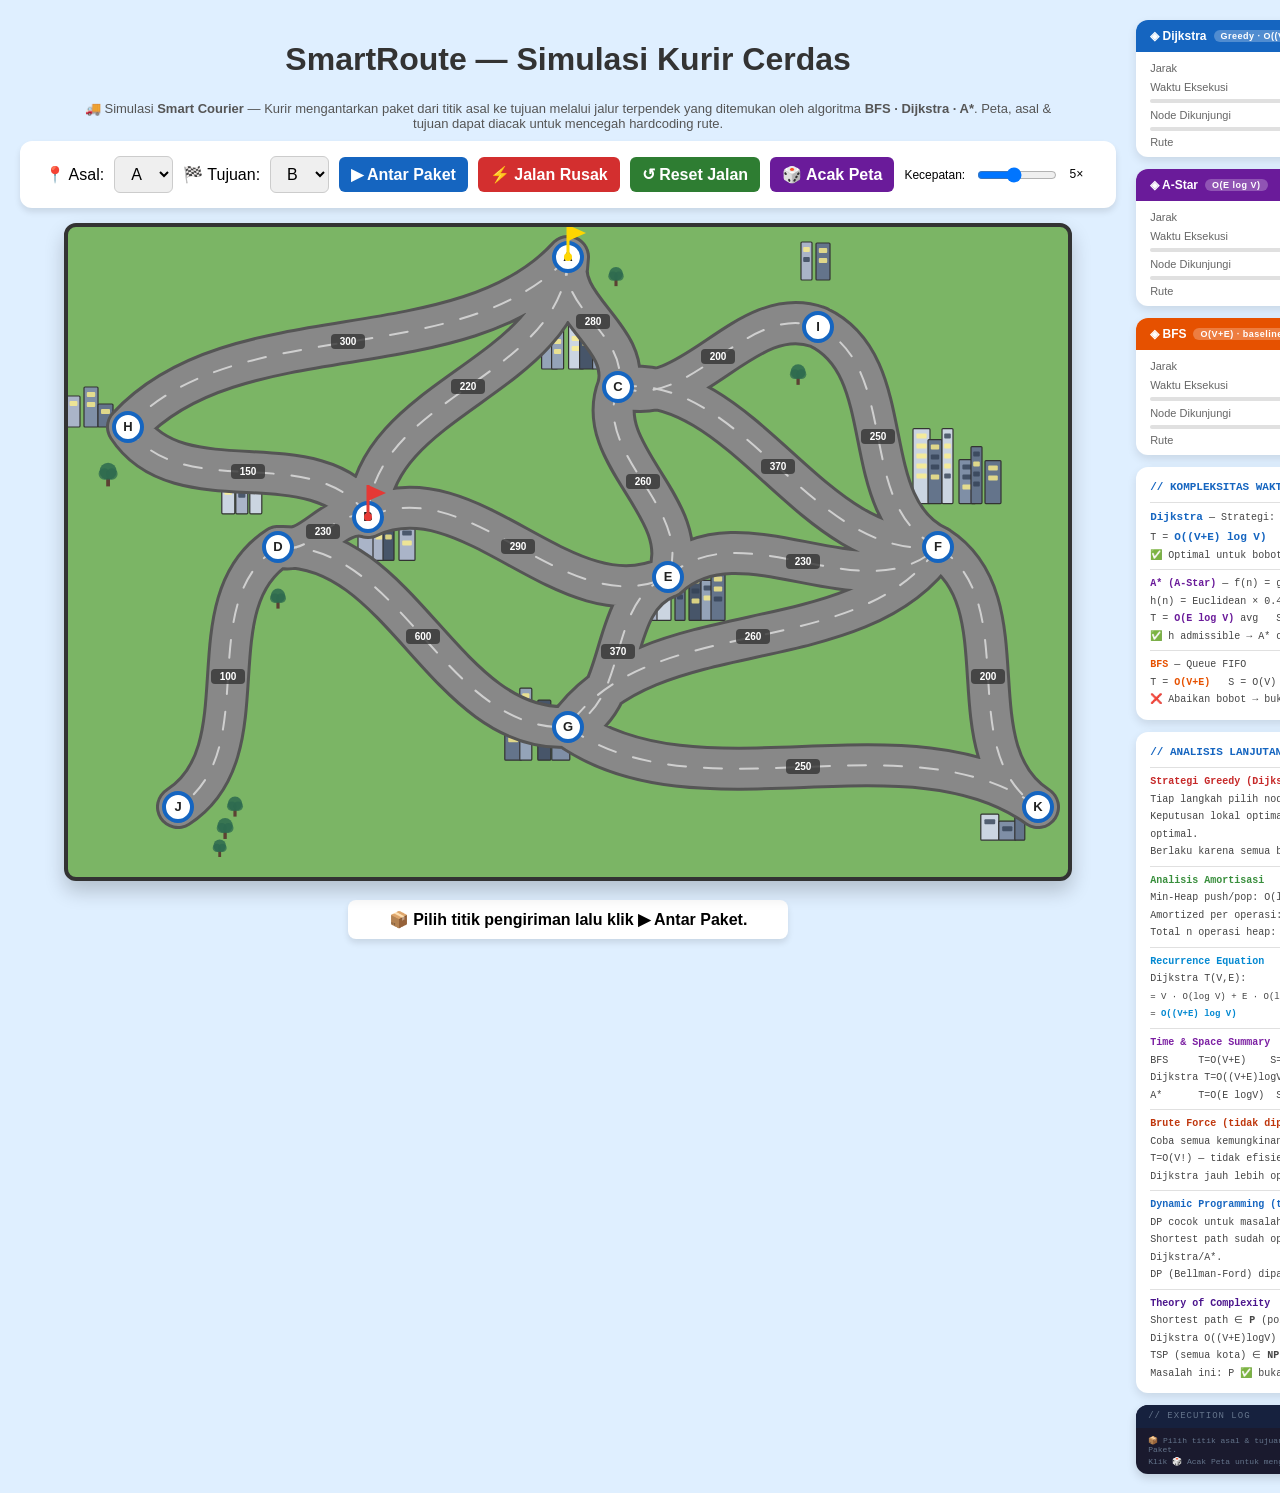
==== commit a0141179: "Final V2" ====
--- a/index.html
+++ b/index.html
@@ -4,38 +4,46 @@
 <head>
   <meta charset="UTF-8" />
   <meta name="viewport" content="width=device-width, initial-scale=1.0" />
-  <title>SmartRoute — Simulasi Rute</title>
+  <title>SmartRoute — Simulasi Kurir Cerdas | PAA 2026 UMRAH</title>
   <link rel="stylesheet" href="style.css" />
 </head>
 
 <body>
 
   <div id="left-col">
-    <h1>SmartRoute — Simulasi Rute</h1>
-
+    <h1>SmartRoute — Simulasi Kurir Cerdas</h1>
+    <p style="margin-bottom:10px;color:#555;font-size:13px;text-align:center;max-width:1000px;">
+      🚚 Simulasi <b>Smart Courier</b> — Kurir mengantarkan paket dari titik asal ke tujuan
+      melalui jalur terpendek yang ditemukan oleh algoritma <b>BFS · Dijkstra · A*</b>.
+      Peta, asal &amp; tujuan dapat diacak untuk mencegah hardcoding rute.
+    </p>
+
+    <!-- Panel kontrol -->
     <div class="panel">
-      <label>Start:</label>
+      <label>📍 Asal:</label>
       <select id="start"></select>
-      <label>Tujuan:</label>
+      <label>🏁 Tujuan:</label>
       <select id="end"></select>
-      <button id="run-btn" onclick="startSimulation()">▶ Cari Rute Terbaik</button>
+      <button id="run-btn" onclick="startSimulation()">▶ Antar Paket</button>
       <button class="danger-btn" onclick="generateBrokenRoads()">⚡ Jalan Rusak</button>
       <button class="reset-btn" onclick="resetRoads()">↺ Reset Jalan</button>
       <button class="random-btn" onclick="randomizeMap()">🎲 Acak Peta</button>
       <label style="font-size:12px;">Kecepatan:</label>
       <input type="range" id="speed-range" min="1" max="10" value="5" style="width:80px;"
-        oninput="SPEED=+this.value;document.getElementById('speed-val').textContent=this.value+'×'" />
+        oninput="SPEED=+this.value; document.getElementById('speed-val').textContent=this.value+'×'" />
       <span id="speed-val" style="font-size:12px;font-family:monospace;min-width:22px;">5×</span>
     </div>
 
+    <!-- SVG Map -->
     <div id="svg-wrap">
       <div id="step-ctr"></div>
+
       <svg id="map" width="1000" height="650">
 
-        <!-- dekorasi (pohon, gedung) -->
+        <!-- Dekorasi: pohon & gedung (tidak di atas jalan) -->
         <g id="deco-layer"></g>
 
-        <!-- lapisan jalan -->
+        <!-- Lapisan jalan: shadow + aspal + marka -->
         <path id="road-layer-1" stroke="#555" stroke-width="44" fill="none" stroke-linecap="round"
           stroke-linejoin="round" />
         <path id="road-layer-2" stroke="#888" stroke-width="38" fill="none" stroke-linecap="round"
@@ -43,15 +51,15 @@
         <path id="road-layer-3" stroke="white" stroke-width="2" fill="none" stroke-linecap="round"
           stroke-linejoin="round" stroke-dasharray="18 18" opacity="0.6" />
 
-        <!-- visited overlays -->
+        <!-- Visited overlays: BFS (oranye), Dijkstra (biru), A* (ungu) -->
         <g id="visited-bfs-layer"></g>
         <g id="visited-d-layer"></g>
         <g id="visited-a-layer"></g>
 
-        <!-- label nilai node (step-by-step) -->
+        <!-- Label nilai step-by-step di atas node (dist= / f= / hop=) -->
         <g id="node-labels-layer"></g>
 
-        <!-- jalur hasil algoritma -->
+        <!-- Jalur hasil algoritma -->
         <path id="path-bfs" stroke="#f59e0b" stroke-width="5" fill="none" stroke-linecap="round" stroke-linejoin="round"
           stroke-dasharray="10 6" opacity="0" />
         <path id="path-dijkstra" stroke="#1565c0" stroke-width="6" fill="none" stroke-linecap="round"
@@ -59,27 +67,27 @@
         <path id="path-astar" stroke="#6a1b9a" stroke-width="6" fill="none" stroke-linecap="round"
           stroke-linejoin="round" stroke-dasharray="16 8" opacity="0" />
 
-        <!-- jalan rusak -->
+        <!-- Jalan rusak -->
         <g id="broken-roads-layer"></g>
 
-        <!-- highlight merah (dari original) -->
+        <!-- Highlight merah rute aktif mobil -->
         <path id="highlight-path" stroke="#e53935" stroke-width="6" fill="none" stroke-linecap="round"
           stroke-linejoin="round" opacity="0" />
 
-        <!-- bobot -->
+        <!-- Bobot edge -->
         <g id="weight-labels-layer"></g>
 
-        <!-- nodes -->
+        <!-- Node & label -->
         <g id="nodes-group"></g>
 
-        <!-- flag kuning = source (sesuai RPM) -->
+        <!-- Bendera KUNING = source (sesuai RPM) -->
         <g id="flag-start" opacity="0">
           <line x1="0" y1="0" x2="0" y2="-32" stroke="#ffd600" stroke-width="3" />
           <polygon points="0,-32 18,-24 0,-16" fill="#ffd600" />
           <circle cx="0" cy="0" r="4" fill="#ffd600" />
         </g>
 
-        <!-- flag merah = destination (sesuai RPM) -->
+        <!-- Bendera MERAH = destination (sesuai RPM) -->
         <g id="flag-end" opacity="0">
           <line x1="0" y1="0" x2="0" y2="-32" stroke="#e53935" stroke-width="3" />
           <polygon points="0,-32 18,-24 0,-16" fill="#e53935" />
@@ -87,19 +95,21 @@
         </g>
 
         <!--
-        CAR — dipisah menjadi 2 elemen:
-
-        1. car-body  → ikut animateMotion + rotate="auto"
-                        hanya bodi + jendela + lampu
-                        TIDAK ada roda di sini
-
-        2. car-wheels → posisi di-update manual via requestAnimationFrame
-                         roda berputar dengan CSS, TIDAK ikut rotate path
-                         sehingga tidak "muter-muter"
+        MOBIL — dipisah menjadi 2 elemen untuk fix muter-muter:
+
+        car-body:
+          - ikut animateMotion + rotate="auto"
+          - hanya bodi, jendela, lampu
+          - TIDAK ada roda (agar tidak konflik dengan wheel spin)
+
+        car-wheels:
+          - TIDAK pakai animateMotion
+          - posisi di-update manual via requestAnimationFrame
+          - roda spin via CSS @keyframes (toggle saat bergerak saja)
       -->
 
         <!-- BODI MOBIL -->
-        <g id="car-body" opacity="1">
+        <g id="car-body" opacity="0">
           <ellipse cx="0" cy="4" rx="13" ry="5" fill="rgba(0,0,0,0.3)" />
           <rect x="-14" y="-9" width="28" height="15" fill="#e53935" rx="4" />
           <rect x="-11" y="-8" width="10" height="8" fill="#b3c8e8" rx="2" opacity="0.85" />
@@ -108,9 +118,8 @@
           <circle cx="9" cy="-10" r="2" fill="#fff9c4" opacity="0.9" />
         </g>
 
-        <!-- RODA MOBIL — berputar CSS, posisi di-update manual -->
+        <!-- RODA MOBIL (posisi manual, spin CSS) -->
         <g id="car-wheels" opacity="0">
-          <!-- roda kiri -->
           <g transform="translate(-7,6)">
             <circle cx="0" cy="0" r="4.5" fill="#111" />
             <g class="wheel-inner">
@@ -118,7 +127,6 @@
               <line x1="0" y1="-3" x2="0" y2="3" stroke="white" stroke-width="1.2" />
             </g>
           </g>
-          <!-- roda kanan -->
           <g transform="translate(7,6)">
             <circle cx="0" cy="0" r="4.5" fill="#111" />
             <g class="wheel-inner">
@@ -131,31 +139,41 @@
       </svg>
     </div>
 
-    <div id="result">Pilih rute lalu klik <b>▶ Cari Rute Terbaik</b>.</div>
+    <!-- Result box -->
+    <div id="result">📦 Pilih titik pengiriman lalu klik <b>▶ Antar Paket</b>.</div>
   </div>
 
-  <!-- ═══════════════════════════════════════════════
+  <!-- ══════════════════════════════════════════════════
      PANEL KANAN
-     ═══════════════════════════════════════════════ -->
+     ══════════════════════════════════════════════════ -->
   <div id="right-panel">
 
     <!-- Dijkstra card -->
     <div class="algo-card" id="card-d">
-      <div class="algo-card-head dijkstra">◈ Dijkstra <span class="badge">O((V+E)logV)</span></div>
+      <div class="algo-card-head dijkstra">
+        ◈ Dijkstra <span class="badge">Greedy · O((V+E) log V)</span>
+      </div>
       <div class="algo-card-body">
-        <div class="metric-row"><span class="metric-label">Jarak</span> <span class="metric-val" id="d-dist">—</span>
-        </div>
-        <div class="metric-row"><span class="metric-label">Waktu</span> <span class="metric-val" id="d-time">—</span>
+        <div class="metric-row">
+          <span class="metric-label">Jarak</span>
+          <span class="metric-val" id="d-dist">—</span>
+        </div>
+        <div class="metric-row">
+          <span class="metric-label">Waktu Eksekusi</span>
+          <span class="metric-val" id="d-time">—</span>
         </div>
         <div class="metric-bar-wrap">
           <div class="metric-bar d" id="bar-d-time"></div>
         </div>
-        <div class="metric-row"><span class="metric-label">Node dikunjungi</span><span class="metric-val"
-            id="d-nodes">—</span></div>
+        <div class="metric-row">
+          <span class="metric-label">Node Dikunjungi</span>
+          <span class="metric-val" id="d-nodes">—</span>
+        </div>
         <div class="metric-bar-wrap">
           <div class="metric-bar d" id="bar-d-nodes"></div>
         </div>
-        <div class="metric-row"><span class="metric-label">Rute</span>
+        <div class="metric-row">
+          <span class="metric-label">Rute</span>
           <span class="metric-val" id="d-path"
             style="font-size:9px;max-width:170px;overflow:hidden;text-overflow:ellipsis;white-space:nowrap;">—</span>
         </div>
@@ -164,21 +182,30 @@
 
     <!-- A* card -->
     <div class="algo-card" id="card-a">
-      <div class="algo-card-head astar">◈ A-Star <span class="badge">O(E log V)</span></div>
+      <div class="algo-card-head astar">
+        ◈ A-Star <span class="badge">O(E log V)</span>
+      </div>
       <div class="algo-card-body">
-        <div class="metric-row"><span class="metric-label">Jarak</span> <span class="metric-val" id="a-dist">—</span>
-        </div>
-        <div class="metric-row"><span class="metric-label">Waktu</span> <span class="metric-val" id="a-time">—</span>
+        <div class="metric-row">
+          <span class="metric-label">Jarak</span>
+          <span class="metric-val" id="a-dist">—</span>
+        </div>
+        <div class="metric-row">
+          <span class="metric-label">Waktu Eksekusi</span>
+          <span class="metric-val" id="a-time">—</span>
         </div>
         <div class="metric-bar-wrap">
           <div class="metric-bar a" id="bar-a-time"></div>
         </div>
-        <div class="metric-row"><span class="metric-label">Node dikunjungi</span><span class="metric-val"
-            id="a-nodes">—</span></div>
+        <div class="metric-row">
+          <span class="metric-label">Node Dikunjungi</span>
+          <span class="metric-val" id="a-nodes">—</span>
+        </div>
         <div class="metric-bar-wrap">
           <div class="metric-bar a" id="bar-a-nodes"></div>
         </div>
-        <div class="metric-row"><span class="metric-label">Rute</span>
+        <div class="metric-row">
+          <span class="metric-label">Rute</span>
           <span class="metric-val" id="a-path"
             style="font-size:9px;max-width:170px;overflow:hidden;text-overflow:ellipsis;white-space:nowrap;">—</span>
         </div>
@@ -187,21 +214,30 @@
 
     <!-- BFS card (baseline) -->
     <div class="algo-card" id="card-b">
-      <div class="algo-card-head bfs">◈ BFS <span class="badge">O(V+E) · baseline</span></div>
+      <div class="algo-card-head bfs">
+        ◈ BFS <span class="badge">O(V+E) · baseline</span>
+      </div>
       <div class="algo-card-body">
-        <div class="metric-row"><span class="metric-label">Jarak</span> <span class="metric-val" id="b-dist">—</span>
-        </div>
-        <div class="metric-row"><span class="metric-label">Waktu</span> <span class="metric-val" id="b-time">—</span>
+        <div class="metric-row">
+          <span class="metric-label">Jarak</span>
+          <span class="metric-val" id="b-dist">—</span>
+        </div>
+        <div class="metric-row">
+          <span class="metric-label">Waktu Eksekusi</span>
+          <span class="metric-val" id="b-time">—</span>
         </div>
         <div class="metric-bar-wrap">
           <div class="metric-bar b" id="bar-b-time"></div>
         </div>
-        <div class="metric-row"><span class="metric-label">Node dikunjungi</span><span class="metric-val"
-            id="b-nodes">—</span></div>
+        <div class="metric-row">
+          <span class="metric-label">Node Dikunjungi</span>
+          <span class="metric-val" id="b-nodes">—</span>
+        </div>
         <div class="metric-bar-wrap">
           <div class="metric-bar b" id="bar-b-nodes"></div>
         </div>
-        <div class="metric-row"><span class="metric-label">Rute</span>
+        <div class="metric-row">
+          <span class="metric-label">Rute</span>
           <span class="metric-val" id="b-path"
             style="font-size:9px;max-width:170px;overflow:hidden;text-overflow:ellipsis;white-space:nowrap;">—</span>
         </div>
@@ -212,41 +248,64 @@
     <div class="complexity-box">
       <div class="ct">// KOMPLEKSITAS WAKTU</div>
       <hr />
-      <span class="ct">Dijkstra</span> — Min-Heap Binary<br />
+      <span class="ct">Dijkstra</span> — Strategi: <b class="ct">Greedy</b> · Min-Heap<br />
       T = <b class="ct">O((V+E) log V)</b> &nbsp; S = O(V)<br />
       ✅ Optimal untuk bobot ≥ 0<br />
       <hr />
-      <span class="ca">A* (A-Star)</span> — f(n)=g(n)+h(n)<br />
-      h(n) = Euclidean×0.40 <span class="cg">[admissible]</span><br />
+      <span class="ca">A* (A-Star)</span> — f(n) = g(n) + h(n)<br />
+      h(n) = Euclidean × 0.40 <span class="cg">[admissible]</span><br />
       T = <b class="ca">O(E log V)</b> avg &nbsp; S = O(V)<br />
       ✅ h admissible → A* optimal<br />
       <hr />
-      <span class="cb">BFS</span> — Queue (FIFO)<br />
+      <span class="cb">BFS</span> — Queue FIFO<br />
       T = <b class="cb">O(V+E)</b> &nbsp; S = O(V)<br />
       ❌ Abaikan bobot → bukan terpendek
     </div>
 
-    <!-- Analisis Amortisasi & Recurrence (materi PAA Mg 4-5) -->
+    <!-- Analisis Amortisasi & Recurrence (materi PAA) -->
     <div class="complexity-box" id="extra-analysis">
       <div class="ct">// ANALISIS LANJUTAN</div>
+      <hr />
+      <b style="color:#c62828;">Strategi Greedy (Dijkstra)</b><br />
+      Tiap langkah pilih node dengan dist terkecil.<br />
+      Keputusan lokal optimal → solusi global optimal.<br />
+      Berlaku karena semua bobot ≥ 0 (non-negatif).<br />
       <hr />
       <b style="color:#388e3c;">Analisis Amortisasi</b><br />
       Min-Heap push/pop: O(log n) worst case<br />
       Amortized per operasi: <b style="color:#388e3c;">O(log n)</b><br />
-      Total n operasi: O(n log n)<br />
+      Total n operasi heap: O(n log n)<br />
       <hr />
       <b style="color:#0288d1;">Recurrence Equation</b><br />
-      Dijkstra via T(n):<br />
-      <span style="font-family:monospace;font-size:9px;">T(V,E) = V·O(log V) + E·O(log V)</span><br />
-      &nbsp;&nbsp;&nbsp;&nbsp;&nbsp;&nbsp;&nbsp;&nbsp;&nbsp;&nbsp;= <b style="color:#0288d1;">O((V+E) log V)</b><br />
-      <hr />
-      <b style="color:#7b1fa2;">Time & Space Complexity</b><br />
-      BFS &nbsp;&nbsp; T=O(V+E) &nbsp; S=O(V)<br />
+      Dijkstra T(V,E):<br />
+      <span style="font-size:9px;font-family:monospace;">
+        = V · O(log V) + E · O(log V)<br />
+        = <b style="color:#0288d1;">O((V+E) log V)</b>
+      </span><br />
+      <hr />
+      <b style="color:#7b1fa2;">Time &amp; Space Summary</b><br />
+      BFS &nbsp;&nbsp;&nbsp; T=O(V+E) &nbsp;&nbsp; S=O(V)<br />
       Dijkstra T=O((V+E)logV) S=O(V)<br />
-      A* &nbsp;&nbsp;&nbsp; T=O(E logV) &nbsp;S=O(V)
-    </div>
-
-    <!-- Comparison table -->
+      A* &nbsp;&nbsp;&nbsp;&nbsp; T=O(E logV) &nbsp;S=O(V)<br />
+      <hr />
+      <b style="color:#bf360c;">Brute Force (tidak dipakai)</b><br />
+      Coba semua kemungkinan jalur.<br />
+      T=O(V!) — tidak efisien untuk graf besar.<br />
+      Dijkstra jauh lebih optimal.<br />
+      <hr />
+      <b style="color:#1565c0;">Dynamic Programming (tidak dipakai)</b><br />
+      DP cocok untuk masalah overlapping subproblem.<br />
+      Shortest path sudah optimal dengan Dijkstra/A*.<br />
+      DP (Bellman-Ford) dipakai jika bobot negatif.<br />
+      <hr />
+      <b style="color:#4a148c;">Theory of Complexity</b><br />
+      Shortest path ∈ <b>P</b> (polynomial time).<br />
+      Dijkstra O((V+E)logV) — solvable efisien.<br />
+      TSP (semua kota) ∈ <b>NP-Hard</b> — berbeda.<br />
+      Masalah ini: P ✅ bukan NP-Hard.
+    </div>
+
+    <!-- Tabel perbandingan -->
     <div class="cmp-table-wrap" id="cmp-table">
       <table>
         <tr>
@@ -260,7 +319,7 @@
       </table>
     </div>
 
-    <!-- Winner -->
+    <!-- Winner badge -->
     <div class="winner-badge" id="winner-badge">
       <div class="wt" id="winner-title"></div>
       <div class="ws" id="winner-sub"></div>
@@ -269,19 +328,19 @@
     <!-- Evaluasi algoritma -->
     <div id="eval-box"></div>
 
-    <!-- Log -->
+    <!-- Execution log -->
     <div class="log-box">
       <div class="log-head">
         <span>// EXECUTION LOG</span>
         <span class="log-clr" onclick="clearLog()">✕ clear</span>
       </div>
       <div class="log-body" id="log-body">
-        <div class="ll inf">Pilih titik awal &amp; tujuan → klik ▶ Cari Rute Terbaik.</div>
+        <div class="ll inf">📦 Pilih titik asal &amp; tujuan pengiriman → klik ▶ Antar Paket.</div>
         <div class="ll inf">Klik 🎲 Acak Peta untuk mengacak peta, start &amp; end.</div>
       </div>
     </div>
 
-  </div>
+  </div><!-- /right-panel -->
 
   <script src="main.js"></script>
 </body>
--- a/style.css
+++ b/style.css
@@ -120,7 +120,8 @@
   stroke-linecap: round;
 }
 
-/* ── CAR WHEELS — spin hanya roda, tidak ikut rotate path ── */
+/* ── CAR WHEELS — hanya roda yang spin, BUKAN body ── */
+/* wheel-spin di-toggle via JS classList saat moveCar saja */
 .wheel-inner {
   transform-origin: 0px 0px;
 }
@@ -131,11 +132,11 @@
 
 @keyframes spinning {
   from {
-    transform: rotate(0deg)
+    transform: rotate(0deg);
   }
 
   to {
-    transform: rotate(360deg)
+    transform: rotate(360deg);
   }
 }
 
@@ -175,7 +176,7 @@
   min-width: 400px;
 }
 
-/* ── STEP COUNTER ── */
+/* ── STEP COUNTER overlay di atas SVG ── */
 #svg-wrap {
   position: relative;
 }
@@ -192,6 +193,7 @@
   padding: 4px 12px;
   border-radius: 6px;
   pointer-events: none;
+  z-index: 10;
 }
 
 /* ── LEFT COLUMN ── */
@@ -202,14 +204,14 @@
   flex-shrink: 0;
 }
 
-/* ══════════════════════════════════════════════════════
+/* ══════════════════════════════════════════
    PANEL KANAN
-   ══════════════════════════════════════════════════════ */
+   ══════════════════════════════════════════ */
 #right-panel {
   display: flex;
   flex-direction: column;
   gap: 12px;
-  min-width: 300px;
+  min-width: 305px;
   max-width: 340px;
   align-self: flex-start;
 }
@@ -317,7 +319,7 @@
   box-shadow: 0 4px 10px rgba(0, 0, 0, 0.1);
   padding: 11px 14px;
   font-size: 10px;
-  line-height: 1.7;
+  line-height: 1.75;
   color: #444;
   font-family: monospace;
 }
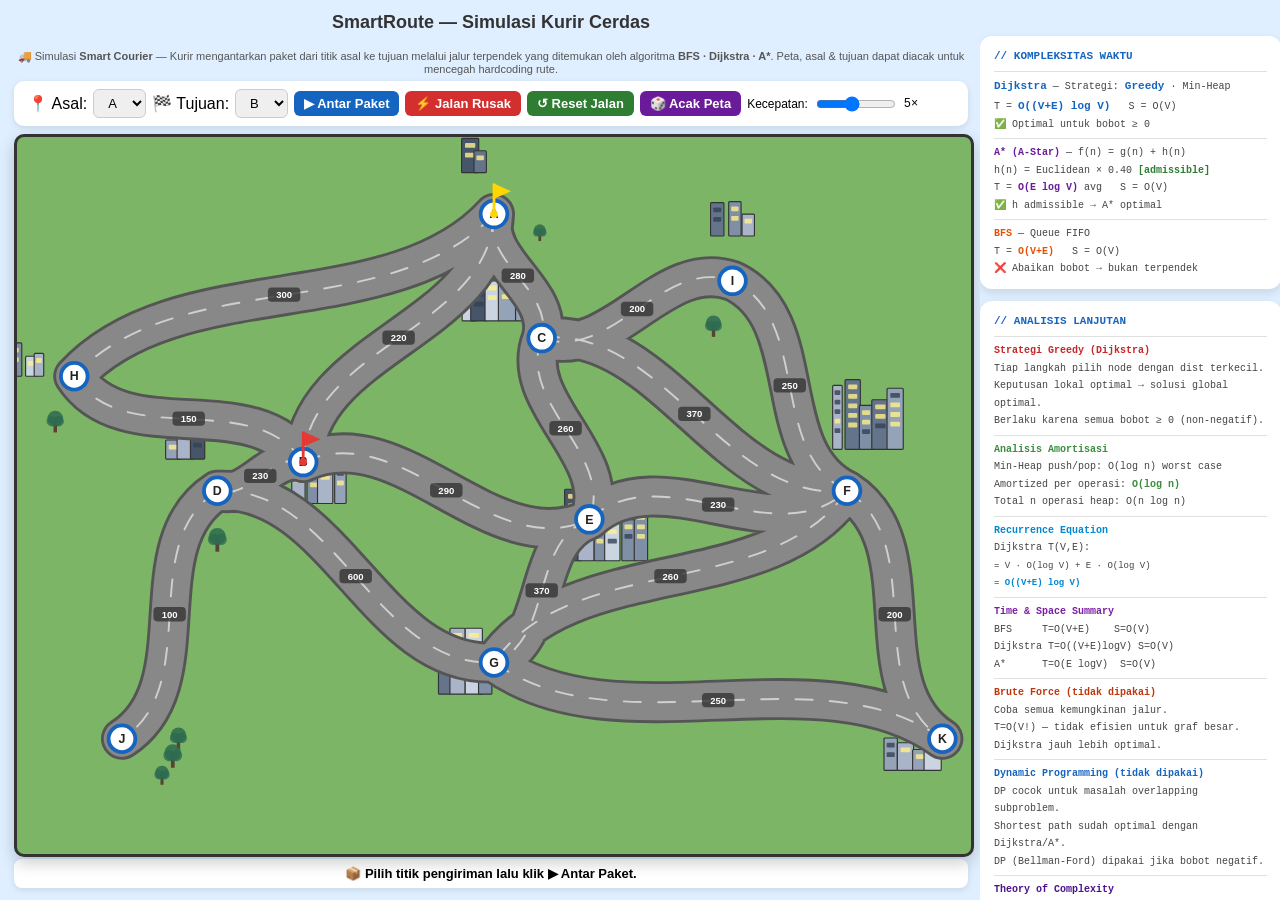
==== commit 66953806: "Final" ====
--- a/index.html
+++ b/index.html
@@ -12,7 +12,7 @@
 
   <div id="left-col">
     <h1>SmartRoute — Simulasi Kurir Cerdas</h1>
-    <p style="margin-bottom:10px;color:#555;font-size:13px;text-align:center;max-width:1000px;">
+    <p style="margin-bottom:6px;color:#555;font-size:11px;text-align:center;max-width:100%;">
       🚚 Simulasi <b>Smart Courier</b> — Kurir mengantarkan paket dari titik asal ke tujuan
       melalui jalur terpendek yang ditemukan oleh algoritma <b>BFS · Dijkstra · A*</b>.
       Peta, asal &amp; tujuan dapat diacak untuk mencegah hardcoding rute.
@@ -38,7 +38,7 @@
     <div id="svg-wrap">
       <div id="step-ctr"></div>
 
-      <svg id="map" width="1000" height="650">
+      <svg id="map" viewBox="0 0 1000 650" preserveAspectRatio="xMidYMid meet">
 
         <!-- Dekorasi: pohon & gedung (tidak di atas jalan) -->
         <g id="deco-layer"></g>
--- a/style.css
+++ b/style.css
@@ -5,34 +5,37 @@
   margin: 0;
   background: #dfefff;
   font-family: Arial, sans-serif;
-  display: flex;
-  flex-direction: row;
-  align-items: flex-start;
-  padding: 20px;
-  gap: 20px;
+  display: grid;
+  grid-template-columns: 1fr 300px;
+  grid-template-rows: 100vh;
+  gap: 0;
+  overflow: hidden;
 }
 
 h1 {
-  margin-bottom: 10px;
+  margin: 0 0 6px 0;
   color: #333;
+  font-size: 18px;
 }
 
 .panel {
-  margin-bottom: 15px;
-  display: flex;
-  gap: 10px;
+  margin-bottom: 8px;
+  display: flex;
+  gap: 6px;
   align-items: center;
   flex-wrap: wrap;
   background: white;
-  padding: 15px 25px;
-  border-radius: 12px;
-  box-shadow: 0 4px 6px rgba(0, 0, 0, 0.1);
+  padding: 8px 14px;
+  border-radius: 10px;
+  box-shadow: 0 2px 6px rgba(0, 0, 0, 0.1);
+  width: 100%;
+  box-sizing: border-box;
 }
 
 select,
 button {
-  padding: 8px 12px;
-  font-size: 16px;
+  padding: 5px 10px;
+  font-size: 13px;
   border-radius: 6px;
   border: 1px solid #ccc;
 }
@@ -80,12 +83,21 @@
 }
 
 /* ── MAP ── */
+#svg-wrap {
+  position: relative;
+  flex: 1;
+  min-height: 0;
+  width: 100%;
+}
+
 svg#map {
   background: #7bb565;
-  border: 4px solid #333;
-  border-radius: 12px;
-  box-shadow: 0px 10px 20px rgba(0, 0, 0, 0.2);
-  flex-shrink: 0;
+  border: 3px solid #333;
+  border-radius: 10px;
+  box-shadow: 0px 6px 16px rgba(0, 0, 0, 0.2);
+  width: 100%;
+  height: 100%;
+  display: block;
 }
 
 .node {
@@ -165,21 +177,19 @@
 
 /* ── RESULT BOX ── */
 #result {
-  margin-top: 15px;
-  font-size: 16px;
+  margin-top: 8px;
+  font-size: 13px;
   font-weight: bold;
   background: white;
-  padding: 10px 20px;
+  padding: 7px 14px;
   border-radius: 8px;
-  box-shadow: 0px 4px 6px rgba(0, 0, 0, 0.1);
+  box-shadow: 0px 2px 6px rgba(0, 0, 0, 0.1);
   text-align: center;
-  min-width: 400px;
+  width: 100%;
+  box-sizing: border-box;
 }
 
 /* ── STEP COUNTER overlay di atas SVG ── */
-#svg-wrap {
-  position: relative;
-}
 
 #step-ctr {
   display: none;
@@ -201,7 +211,9 @@
   display: flex;
   flex-direction: column;
   align-items: center;
-  flex-shrink: 0;
+  padding: 12px 12px 12px 14px;
+  overflow: hidden;
+  min-width: 0;
 }
 
 /* ══════════════════════════════════════════
@@ -214,6 +226,20 @@
   min-width: 305px;
   max-width: 340px;
   align-self: flex-start;
+  height: 100vh;
+  overflow-y: auto;
+  overflow-x: hidden;
+  padding-right: 4px;
+  box-sizing: border-box;
+}
+
+#right-panel::-webkit-scrollbar {
+  width: 4px;
+}
+
+#right-panel::-webkit-scrollbar-thumb {
+  background: #b0c4de;
+  border-radius: 4px;
 }
 
 /* algo cards */
